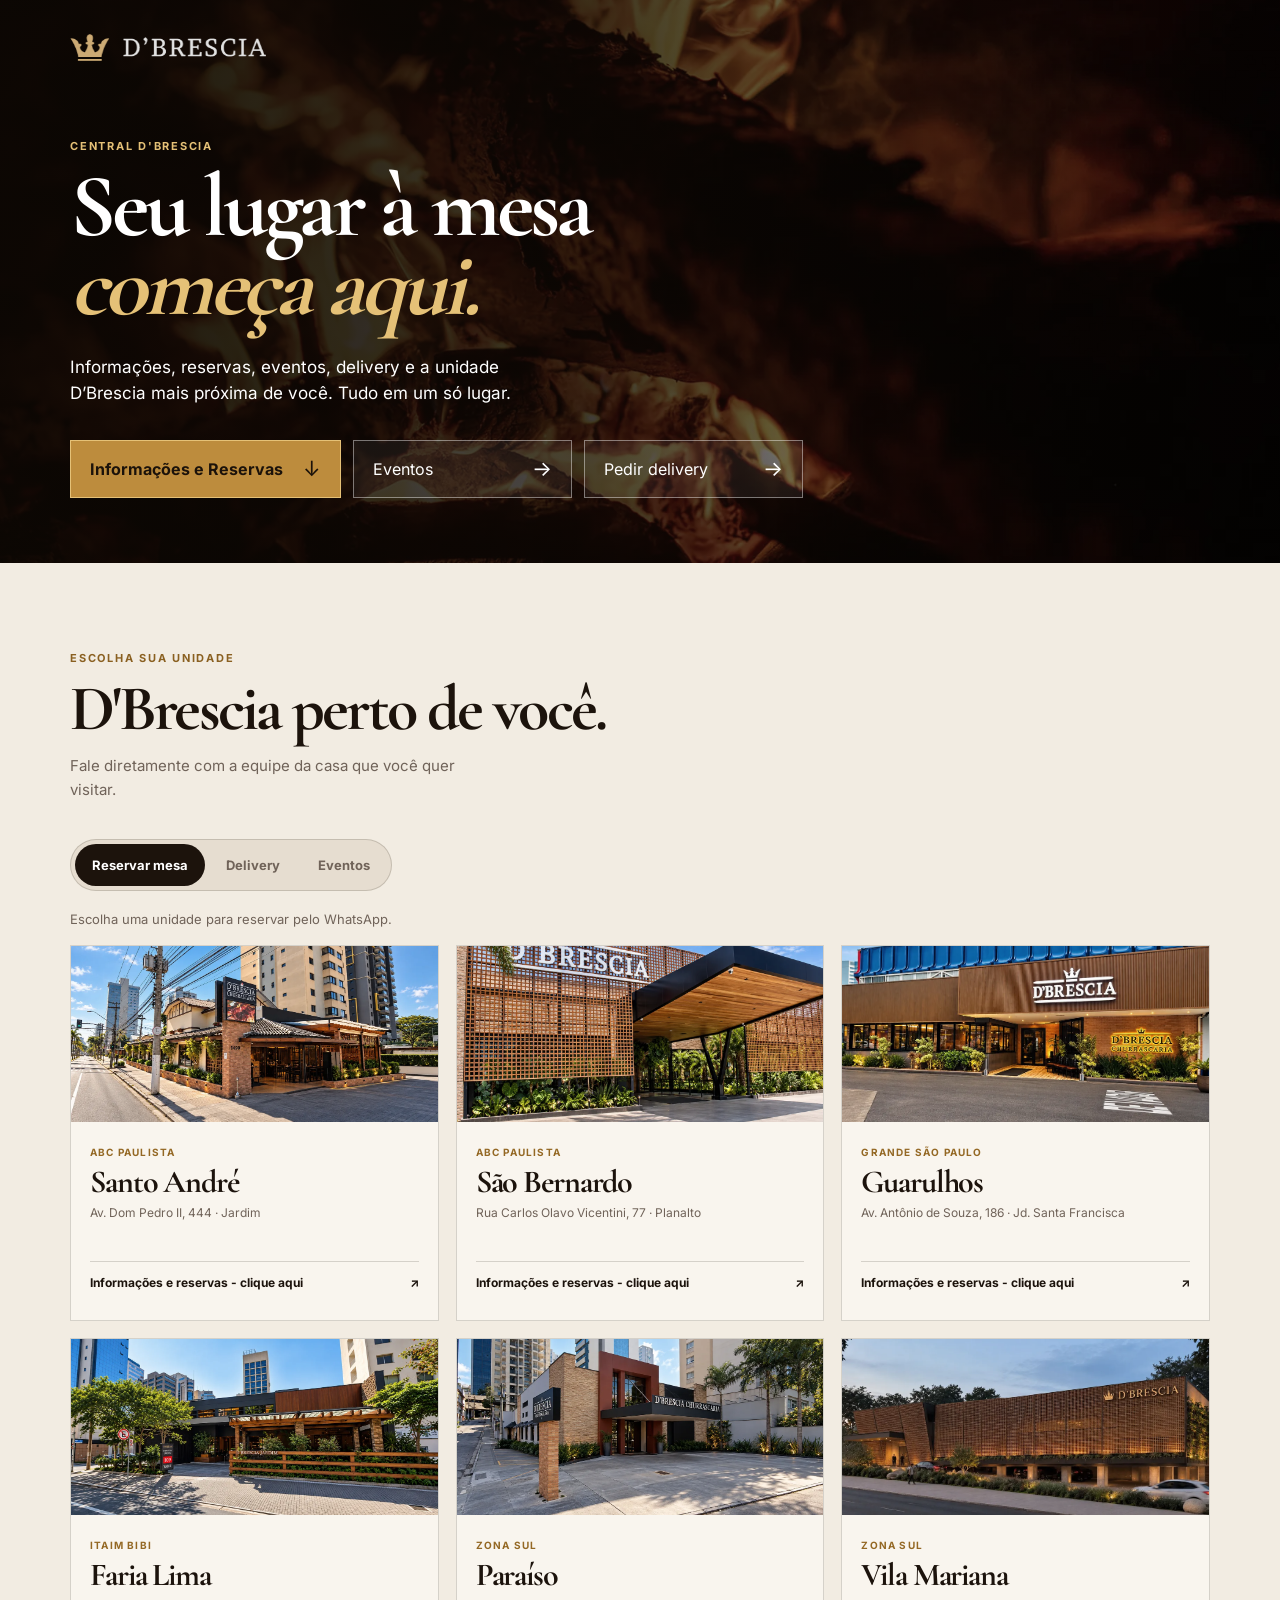
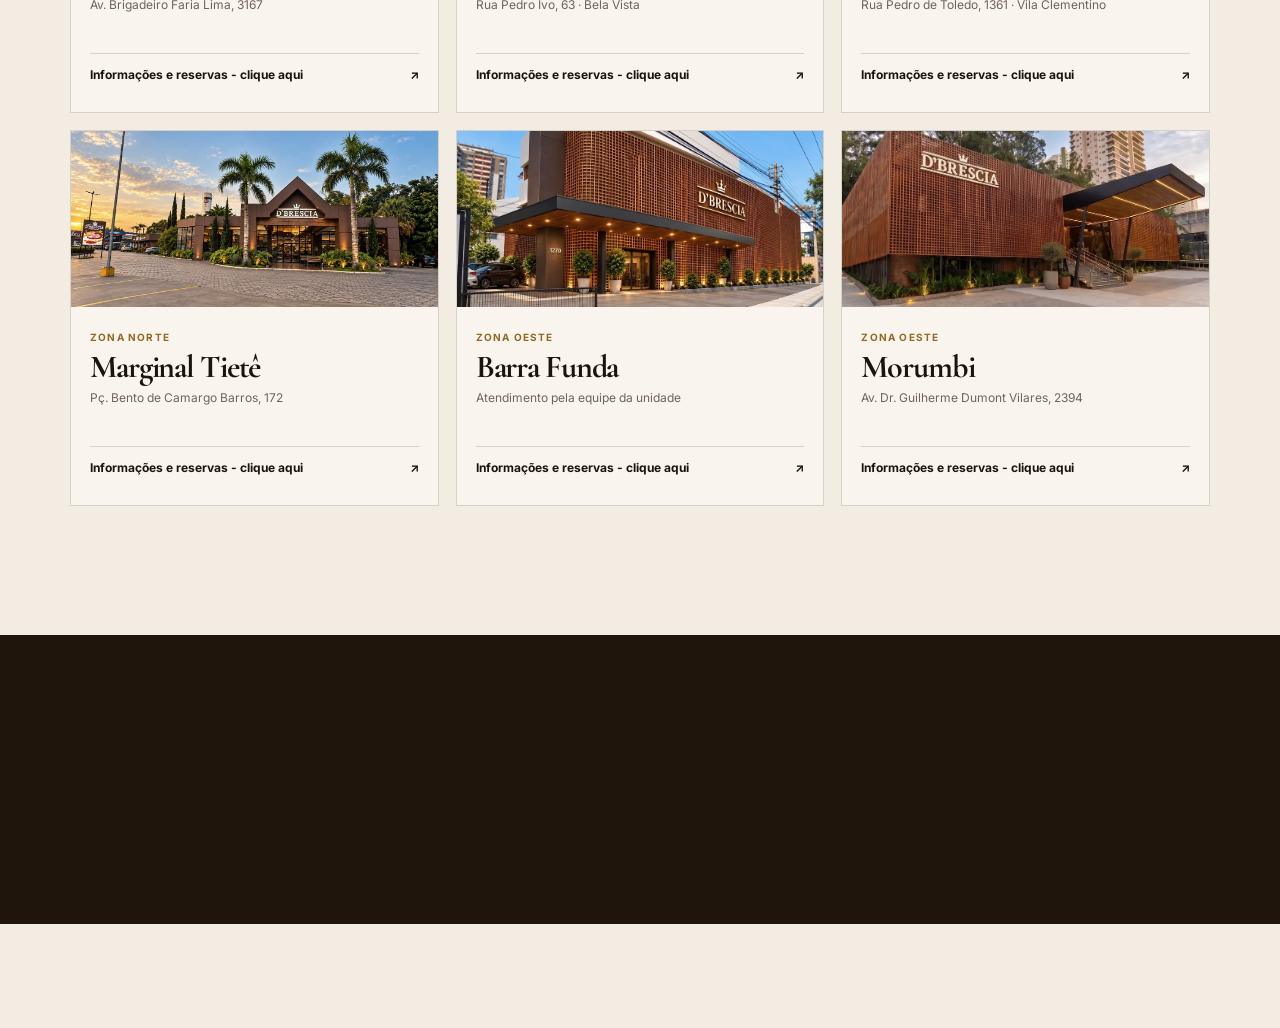
==== tree/index.html @ 87c2493e "Add events action to reservations tree hero" ====
<!doctype html>
<html lang="pt-BR"><head>
<meta charset="utf-8"><meta name="viewport" content="width=device-width, initial-scale=1"><meta name="theme-color" content="#17110b"><meta name="description" content="Reserve sua mesa, peça delivery e encontre a unidade D'Brescia mais próxima."><title>Central D'Brescia | Reservas, delivery e unidades</title>
<link rel="stylesheet" href="../assets/fonts/google-fonts.css"><link rel="stylesheet" href="central.css"></head><body>
<a class="skip-link" href="#unidades">Ir para as unidades</a><header class="hero"><img class="hero__image" src="../assets/optimized/hero-fire.webp" alt="" aria-hidden="true"><div class="hero__veil" aria-hidden="true"></div><div class="shell hero__content"><a class="brand" href="../" aria-label="Ir para o site da D'Brescia"><img src="../assets/figma/fe874.png" alt="D'Brescia Churrascaria"></a><p class="eyebrow">Central D'Brescia</p><h1>Seu lugar à mesa<br><em>começa aqui.</em></h1><p class="intro">Informações, reservas, eventos, delivery e a unidade D’Brescia mais próxima de você. Tudo em um só lugar.</p><div class="quick-actions"><a href="#unidades" class="quick-action quick-action--primary"><span>Informações e Reservas</span><b aria-hidden="true">↓</b></a><button type="button" class="quick-action" data-show-events><span>Eventos</span><b aria-hidden="true">→</b></button><button type="button" class="quick-action" data-show-delivery><span>Pedir delivery</span><b aria-hidden="true">→</b></button></div></div></header>
<main><section class="directory shell" id="unidades" aria-labelledby="directory-title"><div class="section-heading"><div><p class="eyebrow eyebrow--dark">Escolha sua unidade</p><h2 id="directory-title">D'Brescia perto de você.</h2><p>Fale diretamente com a equipe da casa que você quer visitar.</p></div></div><div class="mode-switch" role="group" aria-label="Tipo de atendimento"><button class="mode-switch__button is-active" type="button" data-mode="reservation" aria-pressed="true">Reservar mesa</button><button class="mode-switch__button" type="button" data-mode="delivery" aria-pressed="false">Delivery</button><button class="mode-switch__button" type="button" data-mode="events" aria-pressed="false">Eventos</button></div><p class="directory-status" aria-live="polite" data-directory-status>Escolha uma unidade para reservar pelo WhatsApp.</p><div class="unit-grid">
<article class="unit-card" data-delivery="true"><img src="../assets/optimized/unidade-santo-andre.webp" data-event-image="../assets/units/santo-andre/gallery-01.webp" alt="Ambiente da unidade Santo André"><div class="unit-card__content"><span>ABC Paulista</span><h3>Santo André</h3><p>Av. Dom Pedro II, 444 · Jardim</p><a data-reservation href="https://wa.me/5511996057584" target="_blank" rel="noreferrer">Informações e reservas - clique aqui <b>↗</b></a><a data-event-link aria-label="Reservar evento na unidade Santo André" href="https://api.whatsapp.com/send?phone=5511996057584&amp;text=Ola%20gostaria%20de%20fazer%20um%20evento%20na%20unidade%20Santo%20Andr%C3%A9" target="_blank" rel="noreferrer">Reservar agora <b>↗</b></a><a data-delivery-link aria-label="Pedir no iFood" href="https://www.ifood.com.br/delivery/santo-andre-sp/dbrescia-churrascaria---santo-andre-jardim/357839e2-0d95-4110-851f-fc168f4df220?utm_medium=share" target="_blank" rel="noreferrer"><span class="delivery-link__label"><img class="partner-mark partner-mark--ifood" src="img/ifood_icon.png" alt=""><span>Pedir delivery</span></span><b>↗</b></a><a data-delivery-link aria-label="Pedir no Keeta" href="https://url-eu.mykeeta.com/9Jpkhonz" target="_blank" rel="noreferrer"><span class="delivery-link__label"><img class="partner-mark partner-mark--keeta" src="img/keeta_icon.png" alt=""><span>Pedir delivery</span></span><b>↗</b></a></div></article>
<article class="unit-card" data-delivery="true"><img src="../assets/optimized/unidade-sao-bernardo.webp" data-event-image="../assets/units/sao-bernardo/gallery-01.webp" alt="Ambiente da unidade São Bernardo"><div class="unit-card__content"><span>ABC Paulista</span><h3>São Bernardo</h3><p>Rua Carlos Olavo Vicentini, 77 · Planalto</p><a data-reservation href="https://wa.me/5511913662743" target="_blank" rel="noreferrer">Informações e reservas - clique aqui <b>↗</b></a><a data-event-link aria-label="Reservar evento na unidade São Bernardo" href="https://api.whatsapp.com/send?phone=5511913662743&amp;text=Ola%20gostaria%20de%20fazer%20um%20evento%20na%20unidade%20S%C3%A3o%20Bernardo" target="_blank" rel="noreferrer">Reservar agora <b>↗</b></a><a data-delivery-link aria-label="Pedir no iFood" href="https://www.ifood.com.br/delivery/sao-bernardo-do-campo-sp/dbrescia---sbc-planalto/e945426a-7231-4cc5-a6ae-5d58d0cadf4e?utm_medium=share" target="_blank" rel="noreferrer"><span class="delivery-link__label"><img class="partner-mark partner-mark--ifood" src="img/ifood_icon.png" alt=""><span>Pedir delivery</span></span><b>↗</b></a><a data-delivery-link aria-label="Pedir no Keeta" href="https://url-eu.mykeeta.com/NmXInhHz" target="_blank" rel="noreferrer"><span class="delivery-link__label"><img class="partner-mark partner-mark--keeta" src="img/keeta_icon.png" alt=""><span>Pedir delivery</span></span><b>↗</b></a></div></article>
<article class="unit-card" data-delivery="true"><img src="../assets/optimized/unidade-guarulhos.webp" data-event-image="../assets/units/guarulhos/gallery-01.webp" alt="Ambiente da unidade Guarulhos"><div class="unit-card__content"><span>Grande São Paulo</span><h3>Guarulhos</h3><p>Av. Antônio de Souza, 186 · Jd. Santa Francisca</p><a data-reservation href="https://wa.me/5511977891460" target="_blank" rel="noreferrer">Informações e reservas - clique aqui <b>↗</b></a><a data-event-link aria-label="Reservar evento na unidade Guarulhos" href="https://api.whatsapp.com/send?phone=5511977891460&amp;text=Ola%20gostaria%20de%20fazer%20um%20evento%20na%20unidade%20Guarulhos" target="_blank" rel="noreferrer">Reservar agora <b>↗</b></a><a data-delivery-link aria-label="Pedir no iFood" href="https://www.ifood.com.br/delivery/guarulhos-sp/dbrescia-guarulhos-jardim-santa-francisca/f6942df5-fcc2-46cf-9b38-d2be1571c458?utm_medium=share" target="_blank" rel="noreferrer"><span class="delivery-link__label"><img class="partner-mark partner-mark--ifood" src="img/ifood_icon.png" alt=""><span>Pedir delivery</span></span><b>↗</b></a><a data-delivery-link aria-label="Pedir no Keeta" href="https://url-eu.mykeeta.com/ni6B93lz" target="_blank" rel="noreferrer"><span class="delivery-link__label"><img class="partner-mark partner-mark--keeta" src="img/keeta_icon.png" alt=""><span>Pedir delivery</span></span><b>↗</b></a></div></article>
<article class="unit-card" data-delivery="false"><img src="../assets/optimized/unidade-faria-lima.webp" data-event-image="../assets/units/faria-lima/gallery-01.webp" alt="Ambiente da unidade Faria Lima"><div class="unit-card__content"><span>Itaim Bibi</span><h3>Faria Lima</h3><p>Av. Brigadeiro Faria Lima, 3167</p><a data-reservation href="https://wa.me/5511978285657" target="_blank" rel="noreferrer">Informações e reservas - clique aqui <b>↗</b></a><a data-event-link aria-label="Reservar evento na unidade Faria Lima" href="https://api.whatsapp.com/send?phone=5511978285657&amp;text=Ola%20gostaria%20de%20fazer%20um%20evento%20na%20unidade%20Faria%20Lima" target="_blank" rel="noreferrer">Reservar agora <b>↗</b></a></div></article>
<article class="unit-card" data-delivery="true"><img src="../assets/optimized/unidade-paraiso.webp" data-event-image="../assets/units/paraiso/gallery-01.webp" alt="Ambiente da unidade Paraíso"><div class="unit-card__content"><span>Zona Sul</span><h3>Paraíso</h3><p>Rua Pedro Ivo, 63 · Bela Vista</p><a data-reservation href="https://wa.me/5511974663743" target="_blank" rel="noreferrer">Informações e reservas - clique aqui <b>↗</b></a><a data-event-link aria-label="Reservar evento na unidade Paraíso" href="https://api.whatsapp.com/send?phone=5511974663743&amp;text=Ola%20gostaria%20de%20fazer%20um%20evento%20na%20unidade%20Para%C3%ADso" target="_blank" rel="noreferrer">Reservar agora <b>↗</b></a><a data-delivery-link aria-label="Pedir no iFood" href="https://www.ifood.com.br/delivery/sao-paulo-sp/dbrescia-churrascaria---paraiso-bela-vista/3a374147-6ee0-4999-ad0d-ab24472cc7b7?utm_medium=share" target="_blank" rel="noreferrer"><span class="delivery-link__label"><img class="partner-mark partner-mark--ifood" src="img/ifood_icon.png" alt=""><span>Pedir delivery</span></span><b>↗</b></a><a data-delivery-link aria-label="Pedir no Keeta" href="https://url-eu.mykeeta.com/oMI7uKTz" target="_blank" rel="noreferrer"><span class="delivery-link__label"><img class="partner-mark partner-mark--keeta" src="img/keeta_icon.png" alt=""><span>Pedir delivery</span></span><b>↗</b></a></div></article>
<article class="unit-card" data-delivery="true"><img src="../assets/optimized/unidade-vila-mariana.webp" data-event-image="../assets/optimized/unidade-vila-mariana.webp" alt="Ambiente da unidade Vila Mariana"><div class="unit-card__content"><span>Zona Sul</span><h3>Vila Mariana</h3><p>Rua Pedro de Toledo, 1361 · Vila Clementino</p><a data-reservation href="https://wa.me/5511925296446" target="_blank" rel="noreferrer">Informações e reservas - clique aqui <b>↗</b></a><a data-event-link aria-label="Reservar evento na unidade Vila Mariana" href="https://api.whatsapp.com/send?phone=5511925296446&amp;text=Ola%20gostaria%20de%20fazer%20um%20evento%20na%20unidade%20Vila%20Mariana" target="_blank" rel="noreferrer">Reservar agora <b>↗</b></a><a data-delivery-link aria-label="Pedir no iFood" href="https://www.ifood.com.br/delivery/sao-paulo-sp/dbrescia-churrascaria---vila-mariana-vila-clementino/b2a76a30-064f-420e-a0a2-329fb798f8db?utm_medium=share" target="_blank" rel="noreferrer"><span class="delivery-link__label"><img class="partner-mark partner-mark--ifood" src="img/ifood_icon.png" alt=""><span>Pedir delivery</span></span><b>↗</b></a><a data-delivery-link aria-label="Pedir no Keeta" href="https://url-eu.mykeeta.com/B46E4olz" target="_blank" rel="noreferrer"><span class="delivery-link__label"><img class="partner-mark partner-mark--keeta" src="img/keeta_icon.png" alt=""><span>Pedir delivery</span></span><b>↗</b></a></div></article>
<article class="unit-card" data-delivery="true"><img src="../assets/optimized/unidade-marginal-tiete.webp" data-event-image="../assets/units/marginal-tiete/gallery-01.webp" alt="Ambiente da unidade Marginal Tietê"><div class="unit-card__content"><span>Zona Norte</span><h3>Marginal Tietê</h3><p>Pç. Bento de Camargo Barros, 172</p><a data-reservation href="https://wa.me/5511913707061" target="_blank" rel="noreferrer">Informações e reservas - clique aqui <b>↗</b></a><a data-event-link aria-label="Reservar evento na unidade Marginal Tietê" href="https://api.whatsapp.com/send?phone=5511913707061&amp;text=Ola%20gostaria%20de%20fazer%20um%20evento%20na%20unidade%20Marginal%20Tiet%C3%AA" target="_blank" rel="noreferrer">Reservar agora <b>↗</b></a><a data-delivery-link aria-label="Pedir no iFood" href="https://www.ifood.com.br/delivery/sao-paulo-sp/dbrescia-churrascaria---anhembi-ponte-pequena/7b18e98c-14c0-4794-aaab-cb69a06d0c6c?utm_medium=share" target="_blank" rel="noreferrer"><span class="delivery-link__label"><img class="partner-mark partner-mark--ifood" src="img/ifood_icon.png" alt=""><span>Pedir delivery</span></span><b>↗</b></a><a data-delivery-link aria-label="Pedir no Keeta" href="https://url-eu.mykeeta.com/z5KJk7sz" target="_blank" rel="noreferrer"><span class="delivery-link__label"><img class="partner-mark partner-mark--keeta" src="img/keeta_icon.png" alt=""><span>Pedir delivery</span></span><b>↗</b></a></div></article>
<article class="unit-card" data-delivery="false"><img src="../assets/optimized/unidade-barra-funda.webp" data-event-image="../assets/units/barra-funda/gallery-01.webp" alt="Ambiente da unidade Barra Funda"><div class="unit-card__content"><span>Zona Oeste</span><h3>Barra Funda</h3><p>Atendimento pela equipe da unidade</p><a data-reservation href="https://wa.me/5511943976727" target="_blank" rel="noreferrer">Informações e reservas - clique aqui <b>↗</b></a><a data-event-link aria-label="Reservar evento na unidade Barra Funda" href="https://api.whatsapp.com/send?phone=5511943976727&amp;text=Ola%20gostaria%20de%20fazer%20um%20evento%20na%20unidade%20Barra%20Funda" target="_blank" rel="noreferrer">Reservar agora <b>↗</b></a></div></article>
<article class="unit-card" data-delivery="true"><img src="../assets/optimized/unidade-morumbi.webp" data-event-image="../assets/units/morumbi/gallery-01.webp" alt="Ambiente da unidade Morumbi"><div class="unit-card__content"><span>Zona Oeste</span><h3>Morumbi</h3><p>Av. Dr. Guilherme Dumont Vilares, 2394</p><a data-reservation href="https://wa.me/5511995706960" target="_blank" rel="noreferrer">Informações e reservas - clique aqui <b>↗</b></a><a data-event-link aria-label="Reservar evento na unidade Morumbi" href="https://api.whatsapp.com/send?phone=5511995706960&amp;text=Ola%20gostaria%20de%20fazer%20um%20evento%20na%20unidade%20Morumbi" target="_blank" rel="noreferrer">Reservar agora <b>↗</b></a><a data-delivery-link aria-label="Pedir no iFood" href="https://www.ifood.com.br/delivery/sao-paulo-sp/dbrescia-churrascaria---morumbi-jardim-londrina/d4861f5e-2069-4886-944d-3065ae4674b9?utm_medium=share" target="_blank" rel="noreferrer"><span class="delivery-link__label"><img class="partner-mark partner-mark--ifood" src="img/ifood_icon.png" alt=""><span>Pedir delivery</span></span><b>↗</b></a><a data-delivery-link aria-label="Pedir no Keeta" href="https://url-eu.mykeeta.com/NDk9bziz" target="_blank" rel="noreferrer"><span class="delivery-link__label"><img class="partner-mark partner-mark--keeta" src="img/keeta_icon.png" alt=""><span>Pedir delivery</span></span><b>↗</b></a></div></article>
</div><p class="delivery-note">O delivery é operado por iFood e Keeta; a disponibilidade depende da sua região.</p></section><section class="other-links"><div class="shell other-links__grid"><a href="../#eventos"><span>Eventos e grupos</span><strong>Planeje uma ocasião especial <b>→</b></strong></a><a href="../#cardapio"><span>O que tem na mesa</span><strong>Conheça nosso cardápio <b>→</b></strong></a><a href="https://www.instagram.com/dbresciachurrascaria/" target="_blank" rel="noreferrer"><span>Acompanhe a D'Brescia</span><strong>Instagram <b>↗</b></strong></a></div></section></main><footer class="footer shell"><a href="../">dbrescia.com.br</a><span>Autêntico churrasco à moda gaúcha.</span></footer><script src="central.js"></script></body></html>
---- assets/fonts/google-fonts.css ----
@font-face {
  font-family: "Cormorant Garamond";
  font-style: normal;
  font-weight: 700;
  font-display: swap;
  src: url("cormorant-garamond-700.ttf") format("truetype");
}

@font-face {
  font-family: "Inter";
  font-style: normal;
  font-weight: 400;
  font-display: swap;
  src: url("inter-400.ttf") format("truetype");
}

@font-face {
  font-family: "Inter";
  font-style: normal;
  font-weight: 700;
  font-display: swap;
  src: url("inter-700.ttf") format("truetype");
}
---- tree/central.css ----
:root{--ink:#1c130c;--paper:#f2ece2;--gold:#bd8c3d;--gold-light:#e5c177;--line:rgba(28,19,12,.16);--muted:#706359}*{box-sizing:border-box}html{scroll-behavior:smooth}body{margin:0;background:var(--paper);color:var(--ink);font-family:Inter,Arial,sans-serif}a{color:inherit;text-decoration:none}button{font:inherit}.shell{width:min(1140px,calc(100% - 48px));margin:auto}.skip-link{position:fixed;z-index:10;top:10px;left:10px;transform:translateY(-160%);padding:12px 16px;background:#fff;color:var(--ink);font-weight:700}.skip-link:focus{transform:translateY(0);outline:3px solid var(--gold-light)}.hero{position:relative;min-height:555px;overflow:hidden;color:#fff;isolation:isolate}.hero__image,.hero__veil{position:absolute;inset:0;width:100%;height:100%}.hero__image{object-fit:cover;transform:scale(1.04);filter:saturate(.65);z-index:-2}.hero__veil{z-index:-1;background:linear-gradient(90deg,rgba(12,7,3,.94),rgba(12,7,3,.78) 46%,rgba(12,7,3,.23))}.hero__content{padding:34px 0 65px}.brand{display:inline-block;margin-bottom:74px}.brand img{display:block;width:196px;max-height:70px;object-fit:contain;object-position:left center}.eyebrow{margin:0 0 15px;color:var(--gold-light);font-size:11px;font-weight:700;letter-spacing:.16em;text-transform:uppercase}.eyebrow--dark{color:#8a6021}h1,h2{margin:0;font-family:'Cormorant Garamond',Georgia,serif;font-weight:700;letter-spacing:-.045em}h1{max-width:720px;font-size:clamp(58px,7vw,92px);line-height:.88}h1 em{color:var(--gold-light);font-style:italic}.intro{max-width:465px;margin:28px 0 0;font-size:17px;line-height:1.55}.quick-actions{display:flex;gap:12px;flex-wrap:wrap;margin-top:33px}.quick-action{display:flex;min-width:219px;min-height:58px;align-items:center;justify-content:space-between;gap:20px;padding:0 19px;border:1px solid rgba(255,255,255,.42);background:rgba(255,255,255,.06);color:#fff;cursor:pointer;transition:transform .18s,background .18s}.quick-action:hover{transform:translateY(-2px);background:rgba(255,255,255,.16)}.quick-action--primary{border-color:var(--gold-light);background:var(--gold);color:#1b120a;font-weight:800}.quick-action b{font-size:21px;font-weight:400}.directory{padding:88px 0 94px}.section-heading{display:flex;align-items:end;justify-content:space-between;gap:40px;margin-bottom:38px}.section-heading h2{font-size:clamp(44px,5vw,66px);line-height:.9}.section-heading>p{max-width:305px;margin:0;color:var(--muted);font-size:15px;line-height:1.55}.mode-switch{display:inline-flex;gap:4px;padding:4px;border:1px solid var(--line);background:#e6ddd0;border-radius:100px}.mode-switch__button{min-height:42px;padding:0 17px;border:0;border-radius:100px;background:transparent;color:var(--muted);font-size:13px;font-weight:700;cursor:pointer}.mode-switch__button.is-active{background:var(--ink);color:#fff}.directory-status{margin:20px 0 18px;color:var(--muted);font-size:13px}.unit-grid{display:grid;grid-template-columns:repeat(3,1fr);gap:17px}.unit-card{overflow:hidden;border:1px solid var(--line);background:#f9f5ee}.unit-card[hidden]{display:none}.unit-card>img{display:block;width:100%;height:176px;object-fit:cover;filter:saturate(.88)}.unit-card__content{padding:18px 19px 17px}.unit-card span{color:#946824;font-size:10px;font-weight:800;letter-spacing:.12em;text-transform:uppercase}.unit-card h3{margin:8px 0 7px;font-family:'Cormorant Garamond',Georgia,serif;font-size:32px;letter-spacing:-.035em;line-height:.9}.unit-card p{min-height:39px;margin:0 0 18px;color:var(--muted);font-size:12px;line-height:1.45}.unit-card a{display:flex;min-height:42px;align-items:center;justify-content:space-between;border-top:1px solid var(--line);font-size:12px;font-weight:800}.unit-card a:hover{color:#92651f}.unit-card a[data-delivery-link]{display:none}.unit-card.is-delivery a[data-reservation]{display:none}.unit-card.is-delivery a[data-delivery-link]{display:flex}.delivery-note{margin:20px 0 0;color:var(--muted);font-size:12px}.other-links{padding:68px 0;background:#20150c;color:#fff}.other-links__grid{display:grid;grid-template-columns:repeat(3,1fr);gap:14px}.other-links a{min-height:153px;padding:22px;border:1px solid rgba(255,255,255,.2);transition:background .18s}.other-links a:hover{background:rgba(255,255,255,.08)}.other-links span{display:block;margin-bottom:30px;color:var(--gold-light);font-size:10px;font-weight:700;letter-spacing:.12em;text-transform:uppercase}.other-links strong{display:flex;justify-content:space-between;gap:14px;font-family:'Cormorant Garamond',Georgia,serif;font-size:27px;line-height:.95}.other-links b{color:var(--gold-light);font-family:Inter,sans-serif;font-size:20px;font-weight:400}.footer{display:flex;justify-content:space-between;gap:20px;padding:28px 0 40px;color:var(--muted);font-size:11px}.footer a{color:var(--ink);font-weight:800}:focus-visible{outline:3px solid #f1b94d;outline-offset:4px}@media(max-width:760px){.shell{width:min(100% - 32px,560px)}.hero{min-height:600px}.hero__veil{background:linear-gradient(180deg,rgba(12,7,3,.82),rgba(12,7,3,.91))}.hero__content{padding-top:26px}.brand{margin-bottom:94px}.brand img{width:174px}.intro{font-size:16px}.quick-actions{display:grid}.quick-action{width:100%}.directory{padding:62px 0}.section-heading{display:block;margin-bottom:28px}.section-heading>p{margin-top:18px}.unit-grid{grid-template-columns:1fr;gap:12px}.unit-card{display:grid;grid-template-columns:118px 1fr;min-height:178px}.unit-card>img{height:100%}.unit-card__content{padding:16px}.unit-card h3{font-size:29px}.unit-card p{min-height:0;margin-bottom:12px}.unit-card a{min-height:34px}.other-links{padding:45px 0}.other-links__grid{grid-template-columns:1fr}.other-links a{min-height:126px}.other-links span{margin-bottom:22px}.footer{display:block;line-height:2}}

/* Editorial motion: deliberate, calm, and optional. */
.hero__image { animation: hero-breathe 16s ease-in-out infinite alternate; }
.hero__content > .brand { animation: rise-in 620ms 80ms both cubic-bezier(.22,.8,.2,1); }
.hero__content > .eyebrow { animation: rise-in 620ms 180ms both cubic-bezier(.22,.8,.2,1); }
.hero__content h1 { animation: rise-in 760ms 240ms both cubic-bezier(.22,.8,.2,1); }
.hero__content .intro { animation: rise-in 720ms 360ms both cubic-bezier(.22,.8,.2,1); }
.hero__content .quick-actions { animation: rise-in 700ms 470ms both cubic-bezier(.22,.8,.2,1); }
.unit-card { transition: transform 280ms cubic-bezier(.22,.8,.2,1), box-shadow 280ms ease, border-color 280ms ease; }
.unit-card > img { transition: transform 700ms cubic-bezier(.22,.8,.2,1), filter 500ms ease; }
.unit-card:hover { transform: translateY(-7px); border-color: rgba(189,140,61,.72); box-shadow: 0 18px 34px rgba(38,25,12,.13); }
.unit-card:hover > img { transform: scale(1.045); filter: saturate(1.04); }
.quick-action b, .other-links b { transition: transform 220ms cubic-bezier(.22,.8,.2,1); }
.quick-action:hover b, .other-links a:hover b { transform: translateX(5px); }
.other-links a { transition: transform 260ms cubic-bezier(.22,.8,.2,1), background 260ms ease, border-color 260ms ease; }
.other-links a:hover { transform: translateY(-5px); border-color: rgba(229,193,119,.6); }
.reveal { opacity: 0; transform: translateY(22px); transition: opacity 700ms ease, transform 700ms cubic-bezier(.22,.8,.2,1); }
.reveal.is-visible { opacity: 1; transform: none; }
.unit-card.reveal:nth-child(2) { transition-delay: 70ms; }.unit-card.reveal:nth-child(3) { transition-delay: 140ms; }.unit-card.reveal:nth-child(4) { transition-delay: 70ms; }.unit-card.reveal:nth-child(5) { transition-delay: 140ms; }.unit-card.reveal:nth-child(6) { transition-delay: 210ms; }
@keyframes rise-in { from { opacity: 0; transform: translateY(18px); } to { opacity: 1; transform: none; } }
@keyframes hero-breathe { from { transform: scale(1.04) translate3d(0,0,0); } to { transform: scale(1.1) translate3d(-1.2%,-.8%,0); } }
@media (prefers-reduced-motion: reduce) { html { scroll-behavior: auto; } *, *::before, *::after { animation-duration: 1ms !important; animation-iteration-count: 1 !important; transition-duration: 1ms !important; } .reveal { opacity: 1; transform: none; } }
@media (max-width:760px) { .unit-card:hover { transform: none; box-shadow: none; } .unit-card:hover > img { transform: none; } }
.partner-marks{display:inline-flex;align-items:center;gap:5px;margin-left:7px}.partner-mark{display:inline-flex;align-items:center;justify-content:center;min-height:20px;padding:0 6px;border-radius:5px;font-family:Inter,Arial,sans-serif;font-size:10px;font-weight:900;letter-spacing:-.04em;line-height:1}.partner-mark--ifood{background:#ea1d2c;color:#fff}.partner-mark--keeta{background:#ffdb18;color:#17120b}.delivery-link__label{display:inline-flex;align-items:center;gap:8px}.mode-switch__button--delivery .partner-marks{pointer-events:none}.mode-switch__button--delivery:not(.is-active) .partner-mark{opacity:.72}@media(max-width:760px){.partner-marks{gap:4px;margin-left:5px}.partner-mark{min-height:18px;padding:0 5px;font-size:9px}}

.partner-mark{width:20px;height:20px;min-height:0;padding:0;border-radius:0;background:transparent!important;object-fit:contain}.partner-mark--ifood,.partner-mark--keeta{color:transparent}@media(max-width:760px){.partner-mark{width:18px;height:18px;min-height:0;padding:0}}
.unit-card a[data-event-link]{display:none}.unit-card.is-event a[data-reservation],.unit-card.is-event a[data-delivery-link]{display:none}.unit-card.is-event a[data-event-link]{display:flex;color:#8c611f}.unit-card.is-event>a img{filter:saturate(1.02)}
.section-heading{display:block}.section-heading>div>p:last-child{max-width:390px;margin:17px 0 0;color:var(--muted);font-size:15px;line-height:1.55}@media(max-width:760px){.section-heading>div>p:last-child{margin-top:15px}}
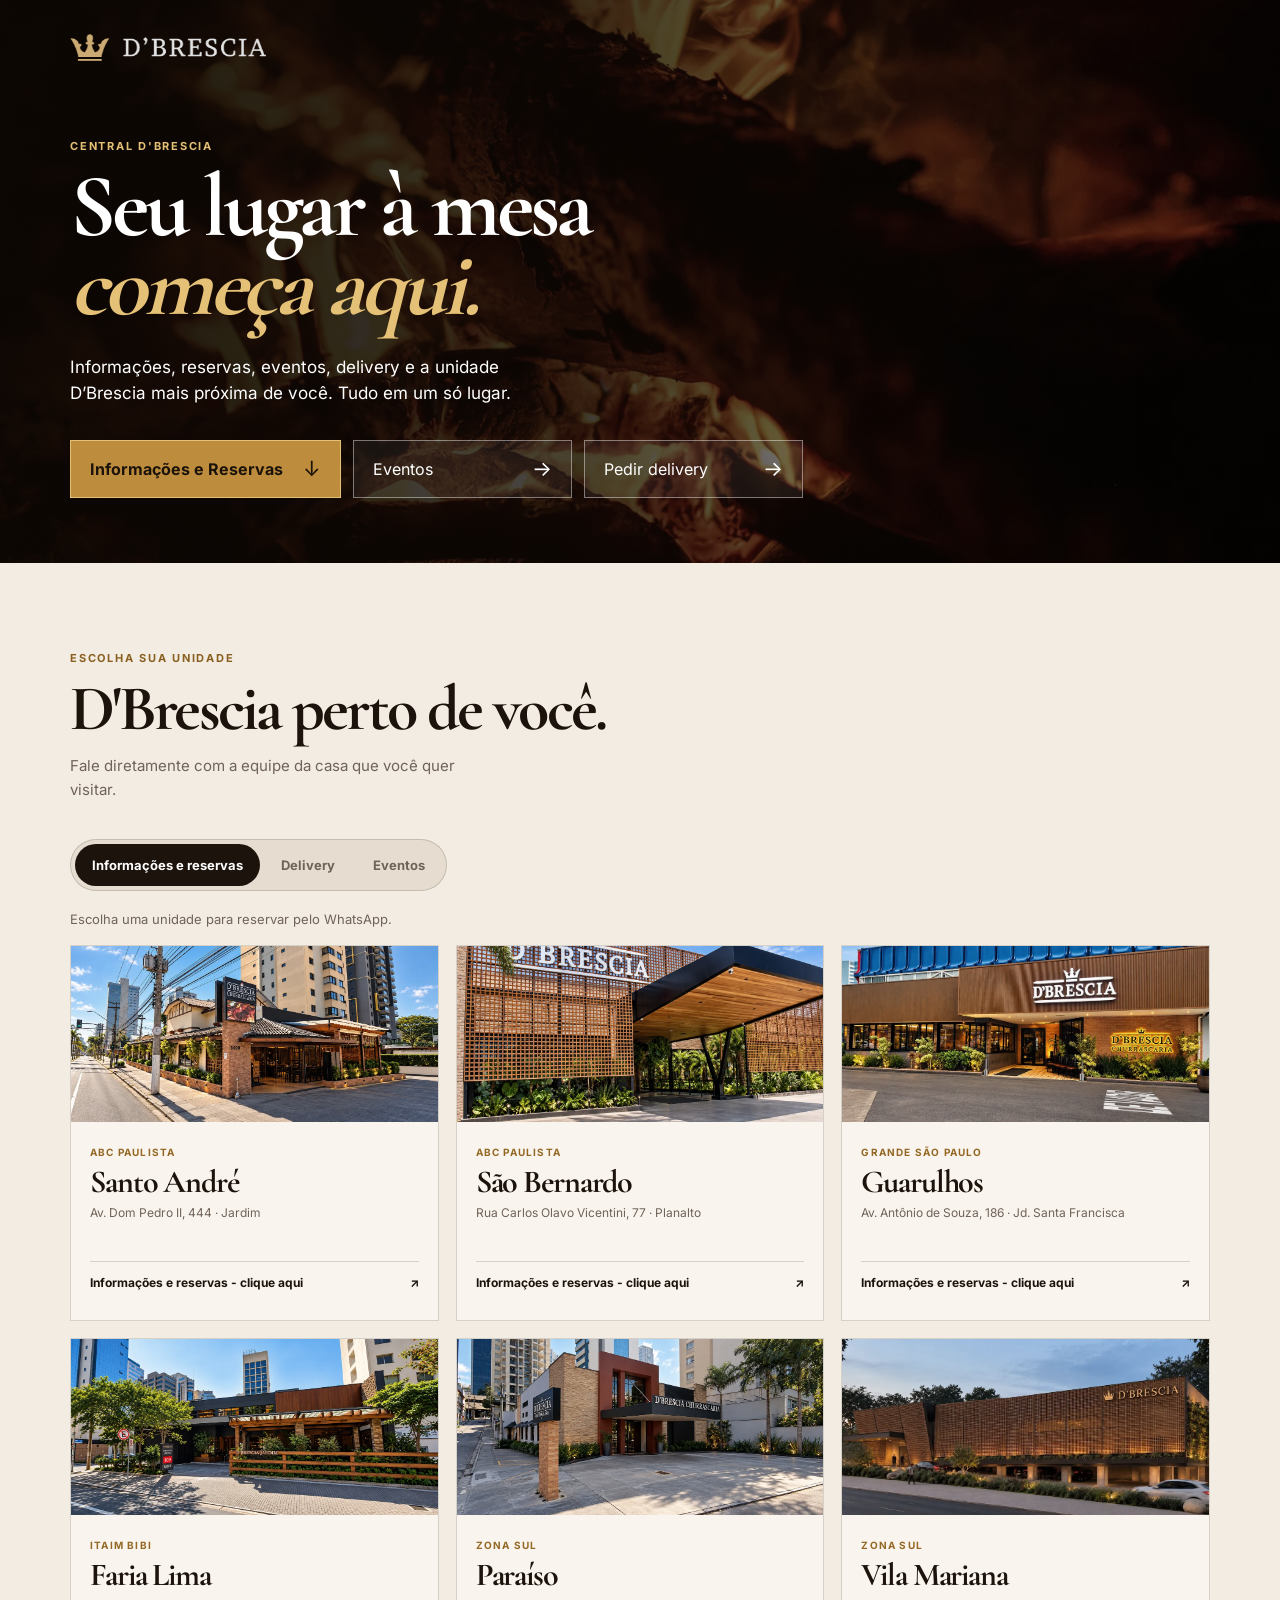
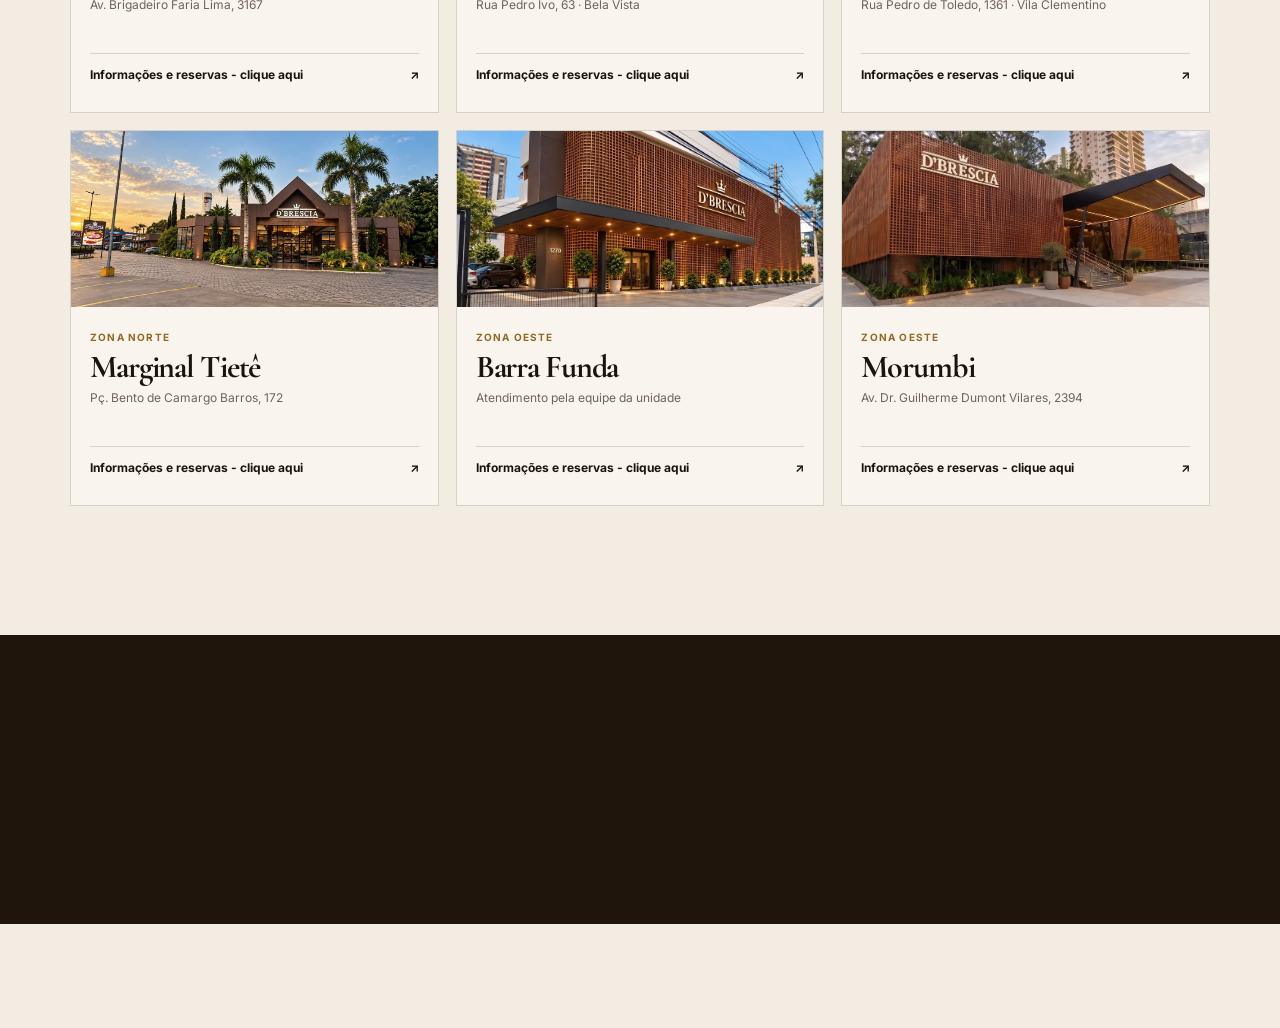
==== commit 16320068: "Rename reservations tab in tree" ====
--- a/tree/index.html
+++ b/tree/index.html
@@ -3,7 +3,7 @@
 <meta charset="utf-8"><meta name="viewport" content="width=device-width, initial-scale=1"><meta name="theme-color" content="#17110b"><meta name="description" content="Reserve sua mesa, peça delivery e encontre a unidade D'Brescia mais próxima."><title>Central D'Brescia | Reservas, delivery e unidades</title>
 <link rel="stylesheet" href="../assets/fonts/google-fonts.css"><link rel="stylesheet" href="central.css"></head><body>
 <a class="skip-link" href="#unidades">Ir para as unidades</a><header class="hero"><img class="hero__image" src="../assets/optimized/hero-fire.webp" alt="" aria-hidden="true"><div class="hero__veil" aria-hidden="true"></div><div class="shell hero__content"><a class="brand" href="../" aria-label="Ir para o site da D'Brescia"><img src="../assets/figma/fe874.png" alt="D'Brescia Churrascaria"></a><p class="eyebrow">Central D'Brescia</p><h1>Seu lugar à mesa<br><em>começa aqui.</em></h1><p class="intro">Informações, reservas, eventos, delivery e a unidade D’Brescia mais próxima de você. Tudo em um só lugar.</p><div class="quick-actions"><a href="#unidades" class="quick-action quick-action--primary"><span>Informações e Reservas</span><b aria-hidden="true">↓</b></a><button type="button" class="quick-action" data-show-events><span>Eventos</span><b aria-hidden="true">→</b></button><button type="button" class="quick-action" data-show-delivery><span>Pedir delivery</span><b aria-hidden="true">→</b></button></div></div></header>
-<main><section class="directory shell" id="unidades" aria-labelledby="directory-title"><div class="section-heading"><div><p class="eyebrow eyebrow--dark">Escolha sua unidade</p><h2 id="directory-title">D'Brescia perto de você.</h2><p>Fale diretamente com a equipe da casa que você quer visitar.</p></div></div><div class="mode-switch" role="group" aria-label="Tipo de atendimento"><button class="mode-switch__button is-active" type="button" data-mode="reservation" aria-pressed="true">Reservar mesa</button><button class="mode-switch__button" type="button" data-mode="delivery" aria-pressed="false">Delivery</button><button class="mode-switch__button" type="button" data-mode="events" aria-pressed="false">Eventos</button></div><p class="directory-status" aria-live="polite" data-directory-status>Escolha uma unidade para reservar pelo WhatsApp.</p><div class="unit-grid">
+<main><section class="directory shell" id="unidades" aria-labelledby="directory-title"><div class="section-heading"><div><p class="eyebrow eyebrow--dark">Escolha sua unidade</p><h2 id="directory-title">D'Brescia perto de você.</h2><p>Fale diretamente com a equipe da casa que você quer visitar.</p></div></div><div class="mode-switch" role="group" aria-label="Tipo de atendimento"><button class="mode-switch__button is-active" type="button" data-mode="reservation" aria-pressed="true">Informações e reservas</button><button class="mode-switch__button" type="button" data-mode="delivery" aria-pressed="false">Delivery</button><button class="mode-switch__button" type="button" data-mode="events" aria-pressed="false">Eventos</button></div><p class="directory-status" aria-live="polite" data-directory-status>Escolha uma unidade para reservar pelo WhatsApp.</p><div class="unit-grid">
 <article class="unit-card" data-delivery="true"><img src="../assets/optimized/unidade-santo-andre.webp" data-event-image="../assets/units/santo-andre/gallery-01.webp" alt="Ambiente da unidade Santo André"><div class="unit-card__content"><span>ABC Paulista</span><h3>Santo André</h3><p>Av. Dom Pedro II, 444 · Jardim</p><a data-reservation href="https://wa.me/5511996057584" target="_blank" rel="noreferrer">Informações e reservas - clique aqui <b>↗</b></a><a data-event-link aria-label="Reservar evento na unidade Santo André" href="https://api.whatsapp.com/send?phone=5511996057584&amp;text=Ola%20gostaria%20de%20fazer%20um%20evento%20na%20unidade%20Santo%20Andr%C3%A9" target="_blank" rel="noreferrer">Reservar agora <b>↗</b></a><a data-delivery-link aria-label="Pedir no iFood" href="https://www.ifood.com.br/delivery/santo-andre-sp/dbrescia-churrascaria---santo-andre-jardim/357839e2-0d95-4110-851f-fc168f4df220?utm_medium=share" target="_blank" rel="noreferrer"><span class="delivery-link__label"><img class="partner-mark partner-mark--ifood" src="img/ifood_icon.png" alt=""><span>Pedir delivery</span></span><b>↗</b></a><a data-delivery-link aria-label="Pedir no Keeta" href="https://url-eu.mykeeta.com/9Jpkhonz" target="_blank" rel="noreferrer"><span class="delivery-link__label"><img class="partner-mark partner-mark--keeta" src="img/keeta_icon.png" alt=""><span>Pedir delivery</span></span><b>↗</b></a></div></article>
 <article class="unit-card" data-delivery="true"><img src="../assets/optimized/unidade-sao-bernardo.webp" data-event-image="../assets/units/sao-bernardo/gallery-01.webp" alt="Ambiente da unidade São Bernardo"><div class="unit-card__content"><span>ABC Paulista</span><h3>São Bernardo</h3><p>Rua Carlos Olavo Vicentini, 77 · Planalto</p><a data-reservation href="https://wa.me/5511913662743" target="_blank" rel="noreferrer">Informações e reservas - clique aqui <b>↗</b></a><a data-event-link aria-label="Reservar evento na unidade São Bernardo" href="https://api.whatsapp.com/send?phone=5511913662743&amp;text=Ola%20gostaria%20de%20fazer%20um%20evento%20na%20unidade%20S%C3%A3o%20Bernardo" target="_blank" rel="noreferrer">Reservar agora <b>↗</b></a><a data-delivery-link aria-label="Pedir no iFood" href="https://www.ifood.com.br/delivery/sao-bernardo-do-campo-sp/dbrescia---sbc-planalto/e945426a-7231-4cc5-a6ae-5d58d0cadf4e?utm_medium=share" target="_blank" rel="noreferrer"><span class="delivery-link__label"><img class="partner-mark partner-mark--ifood" src="img/ifood_icon.png" alt=""><span>Pedir delivery</span></span><b>↗</b></a><a data-delivery-link aria-label="Pedir no Keeta" href="https://url-eu.mykeeta.com/NmXInhHz" target="_blank" rel="noreferrer"><span class="delivery-link__label"><img class="partner-mark partner-mark--keeta" src="img/keeta_icon.png" alt=""><span>Pedir delivery</span></span><b>↗</b></a></div></article>
 <article class="unit-card" data-delivery="true"><img src="../assets/optimized/unidade-guarulhos.webp" data-event-image="../assets/units/guarulhos/gallery-01.webp" alt="Ambiente da unidade Guarulhos"><div class="unit-card__content"><span>Grande São Paulo</span><h3>Guarulhos</h3><p>Av. Antônio de Souza, 186 · Jd. Santa Francisca</p><a data-reservation href="https://wa.me/5511977891460" target="_blank" rel="noreferrer">Informações e reservas - clique aqui <b>↗</b></a><a data-event-link aria-label="Reservar evento na unidade Guarulhos" href="https://api.whatsapp.com/send?phone=5511977891460&amp;text=Ola%20gostaria%20de%20fazer%20um%20evento%20na%20unidade%20Guarulhos" target="_blank" rel="noreferrer">Reservar agora <b>↗</b></a><a data-delivery-link aria-label="Pedir no iFood" href="https://www.ifood.com.br/delivery/guarulhos-sp/dbrescia-guarulhos-jardim-santa-francisca/f6942df5-fcc2-46cf-9b38-d2be1571c458?utm_medium=share" target="_blank" rel="noreferrer"><span class="delivery-link__label"><img class="partner-mark partner-mark--ifood" src="img/ifood_icon.png" alt=""><span>Pedir delivery</span></span><b>↗</b></a><a data-delivery-link aria-label="Pedir no Keeta" href="https://url-eu.mykeeta.com/ni6B93lz" target="_blank" rel="noreferrer"><span class="delivery-link__label"><img class="partner-mark partner-mark--keeta" src="img/keeta_icon.png" alt=""><span>Pedir delivery</span></span><b>↗</b></a></div></article>
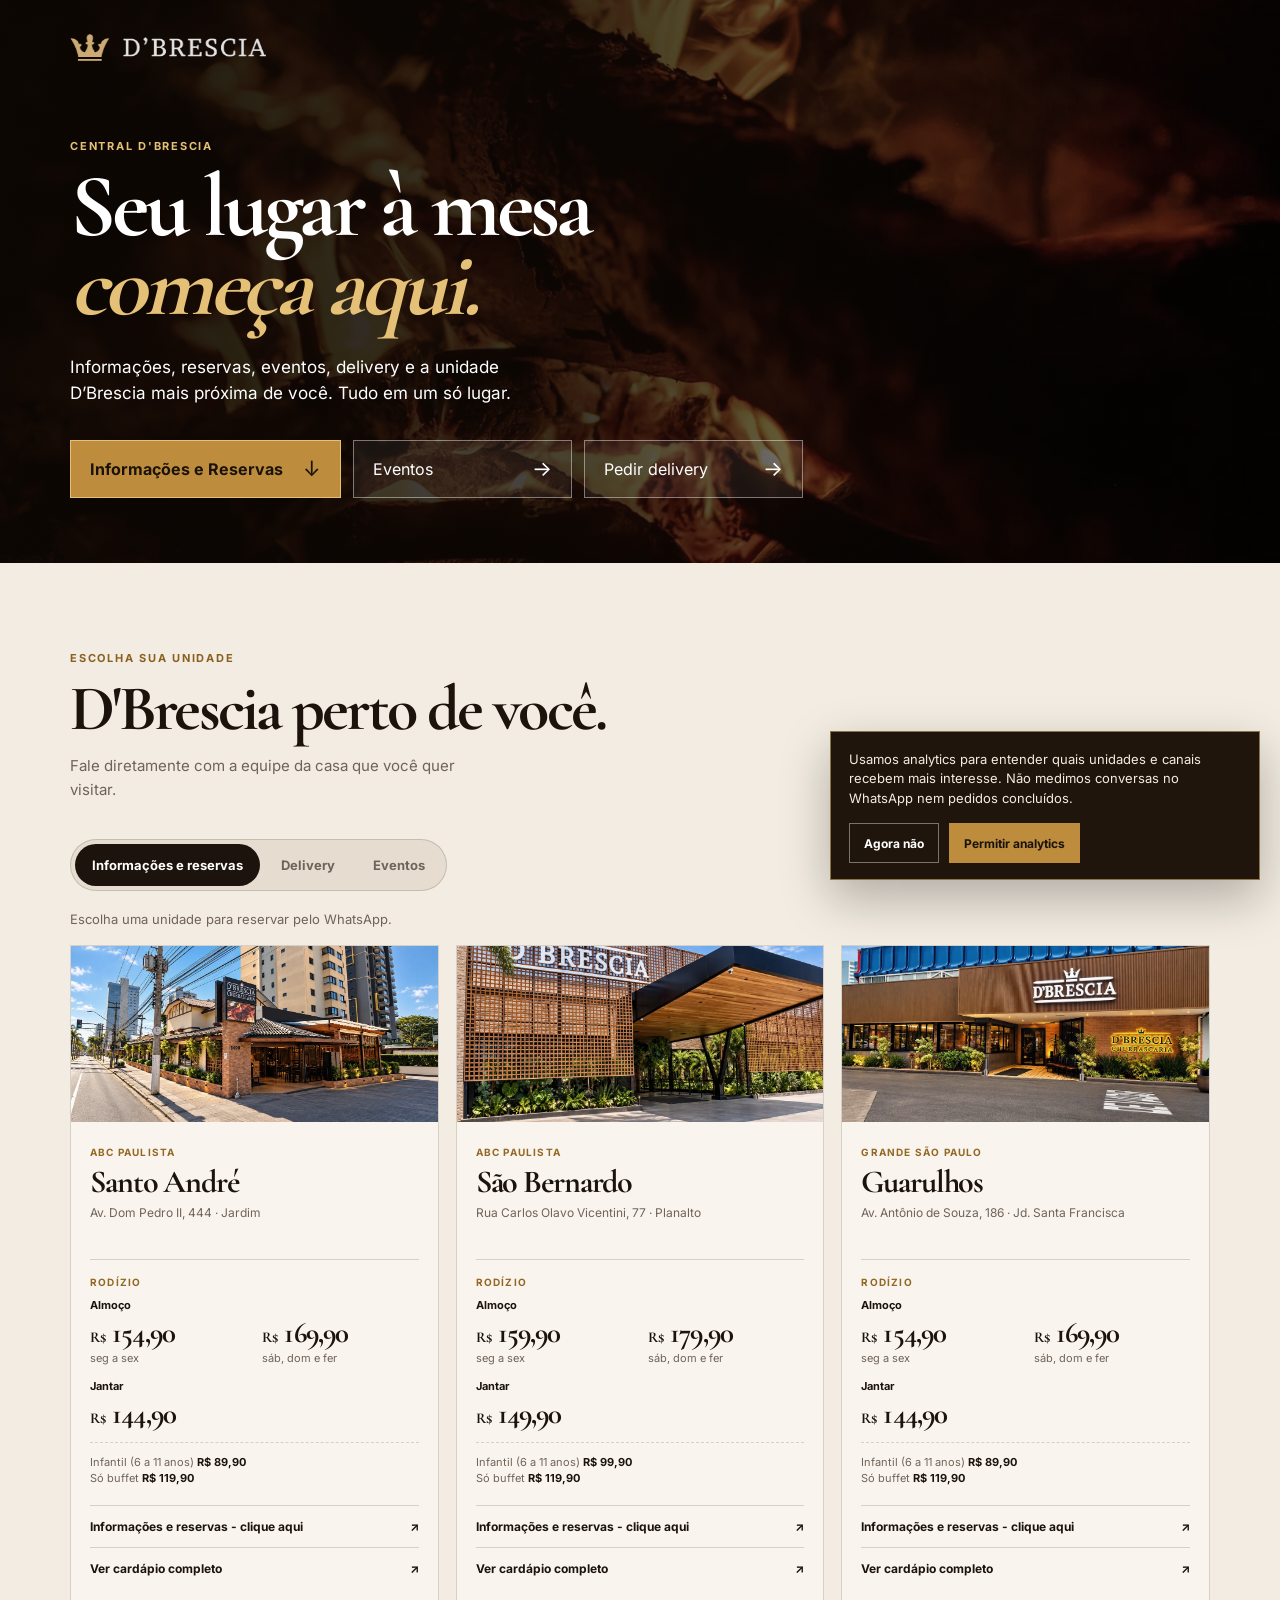
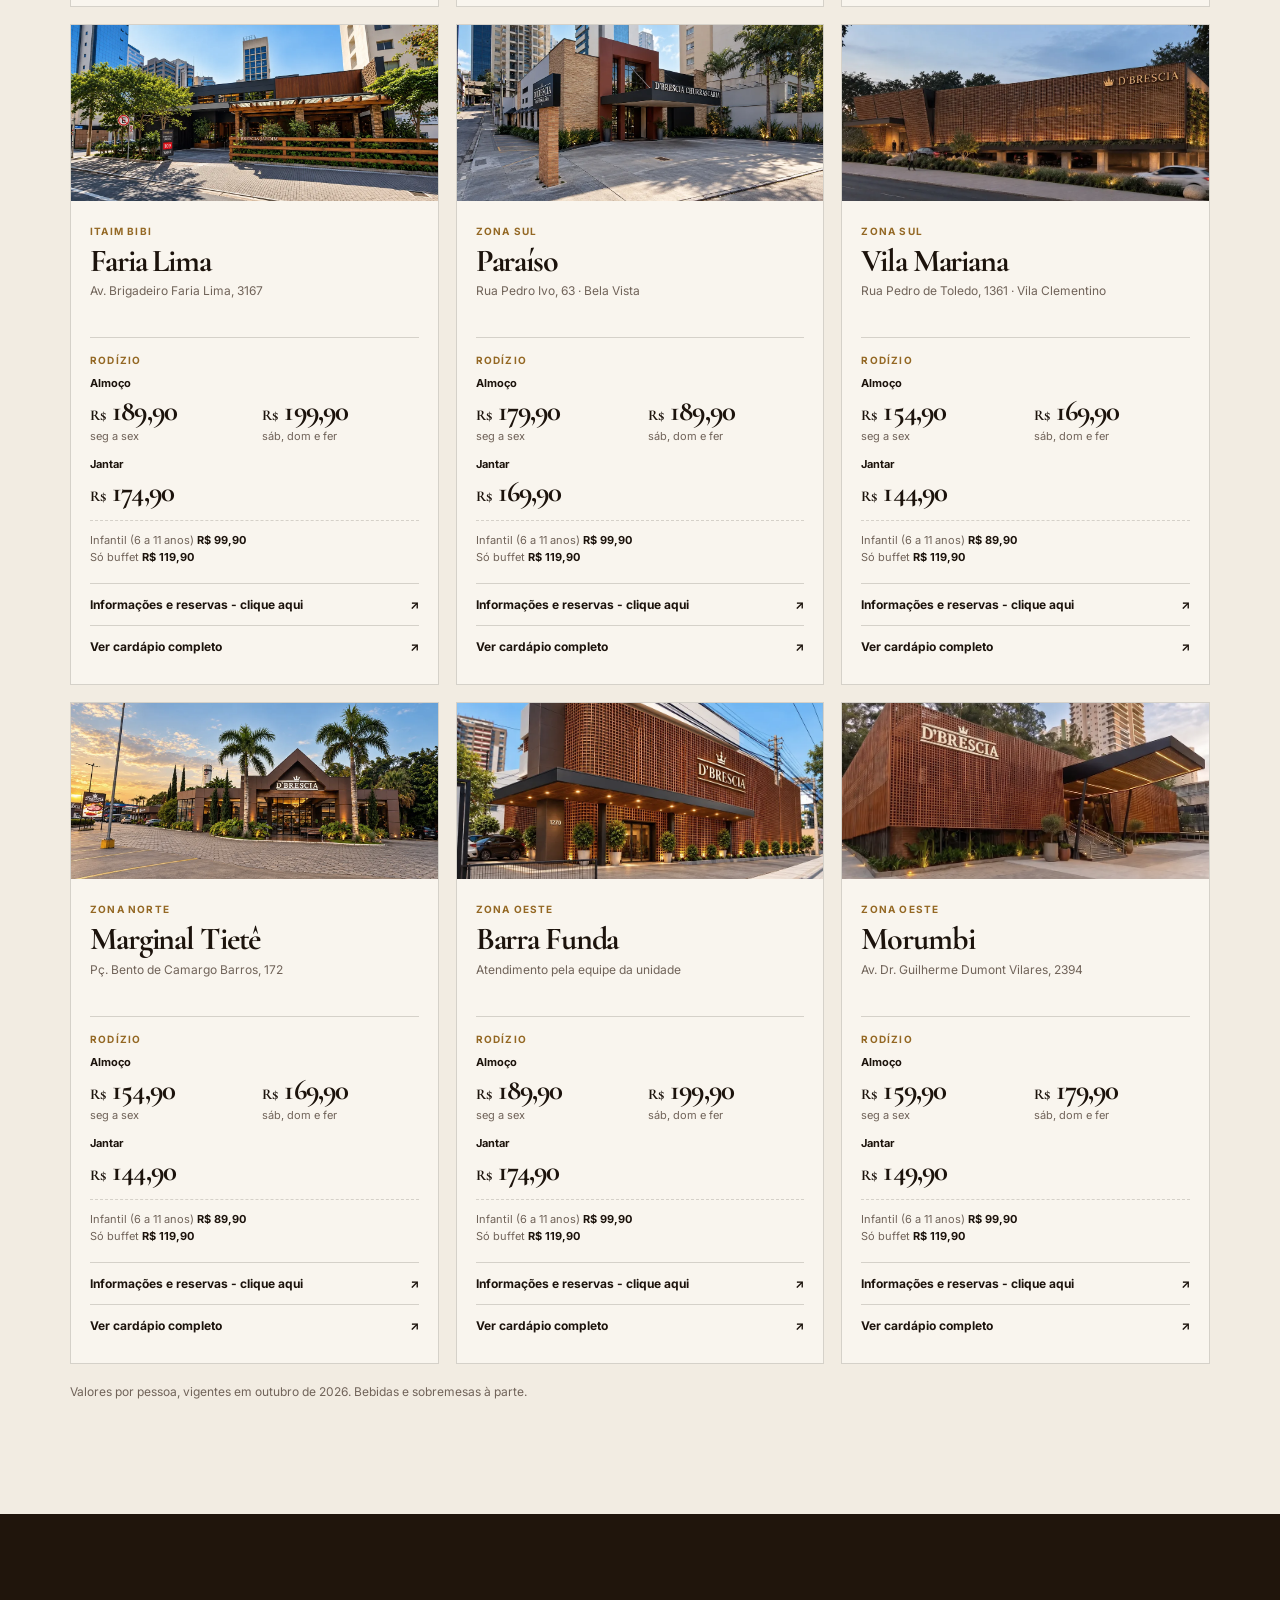
==== commit 442a81f5: "Adiciona valores do rodízio e cardápios por unidade no /tree Cada card da aba Informações e reservas" ====
--- a/tree/index.html
+++ b/tree/index.html
@@ -4,13 +4,13 @@
 <link rel="stylesheet" href="../assets/fonts/google-fonts.css"><link rel="stylesheet" href="central.css"></head><body>
 <a class="skip-link" href="#unidades">Ir para as unidades</a><header class="hero"><img class="hero__image" src="../assets/optimized/hero-fire.webp" alt="" aria-hidden="true"><div class="hero__veil" aria-hidden="true"></div><div class="shell hero__content"><a class="brand" href="../" aria-label="Ir para o site da D'Brescia"><img src="../assets/figma/fe874.png" alt="D'Brescia Churrascaria"></a><p class="eyebrow">Central D'Brescia</p><h1>Seu lugar à mesa<br><em>começa aqui.</em></h1><p class="intro">Informações, reservas, eventos, delivery e a unidade D’Brescia mais próxima de você. Tudo em um só lugar.</p><div class="quick-actions"><a href="#unidades" class="quick-action quick-action--primary"><span>Informações e Reservas</span><b aria-hidden="true">↓</b></a><button type="button" class="quick-action" data-show-events><span>Eventos</span><b aria-hidden="true">→</b></button><button type="button" class="quick-action" data-show-delivery><span>Pedir delivery</span><b aria-hidden="true">→</b></button></div></div></header>
 <main><section class="directory shell" id="unidades" aria-labelledby="directory-title"><div class="section-heading"><div><p class="eyebrow eyebrow--dark">Escolha sua unidade</p><h2 id="directory-title">D'Brescia perto de você.</h2><p>Fale diretamente com a equipe da casa que você quer visitar.</p></div></div><div class="mode-switch" role="group" aria-label="Tipo de atendimento"><button class="mode-switch__button is-active" type="button" data-mode="reservation" aria-pressed="true">Informações e reservas</button><button class="mode-switch__button" type="button" data-mode="delivery" aria-pressed="false">Delivery</button><button class="mode-switch__button" type="button" data-mode="events" aria-pressed="false">Eventos</button></div><p class="directory-status" aria-live="polite" data-directory-status>Escolha uma unidade para reservar pelo WhatsApp.</p><div class="unit-grid">
-<article class="unit-card" data-delivery="true"><img src="../assets/optimized/unidade-santo-andre.webp" data-event-image="../assets/units/santo-andre/gallery-01.webp" alt="Ambiente da unidade Santo André"><div class="unit-card__content"><span>ABC Paulista</span><h3>Santo André</h3><p>Av. Dom Pedro II, 444 · Jardim</p><a data-reservation href="https://wa.me/5511996057584" target="_blank" rel="noreferrer">Informações e reservas - clique aqui <b>↗</b></a><a data-event-link aria-label="Reservar evento na unidade Santo André" href="https://api.whatsapp.com/send?phone=5511996057584&amp;text=Ola%20gostaria%20de%20fazer%20um%20evento%20na%20unidade%20Santo%20Andr%C3%A9" target="_blank" rel="noreferrer">Reservar agora <b>↗</b></a><a data-delivery-link aria-label="Pedir no iFood" href="https://www.ifood.com.br/delivery/santo-andre-sp/dbrescia-churrascaria---santo-andre-jardim/357839e2-0d95-4110-851f-fc168f4df220?utm_medium=share" target="_blank" rel="noreferrer"><span class="delivery-link__label"><img class="partner-mark partner-mark--ifood" src="img/ifood_icon.png" alt=""><span>Pedir delivery</span></span><b>↗</b></a><a data-delivery-link aria-label="Pedir no Keeta" href="https://url-eu.mykeeta.com/9Jpkhonz" target="_blank" rel="noreferrer"><span class="delivery-link__label"><img class="partner-mark partner-mark--keeta" src="img/keeta_icon.png" alt=""><span>Pedir delivery</span></span><b>↗</b></a></div></article>
-<article class="unit-card" data-delivery="true"><img src="../assets/optimized/unidade-sao-bernardo.webp" data-event-image="../assets/units/sao-bernardo/gallery-01.webp" alt="Ambiente da unidade São Bernardo"><div class="unit-card__content"><span>ABC Paulista</span><h3>São Bernardo</h3><p>Rua Carlos Olavo Vicentini, 77 · Planalto</p><a data-reservation href="https://wa.me/5511913662743" target="_blank" rel="noreferrer">Informações e reservas - clique aqui <b>↗</b></a><a data-event-link aria-label="Reservar evento na unidade São Bernardo" href="https://api.whatsapp.com/send?phone=5511913662743&amp;text=Ola%20gostaria%20de%20fazer%20um%20evento%20na%20unidade%20S%C3%A3o%20Bernardo" target="_blank" rel="noreferrer">Reservar agora <b>↗</b></a><a data-delivery-link aria-label="Pedir no iFood" href="https://www.ifood.com.br/delivery/sao-bernardo-do-campo-sp/dbrescia---sbc-planalto/e945426a-7231-4cc5-a6ae-5d58d0cadf4e?utm_medium=share" target="_blank" rel="noreferrer"><span class="delivery-link__label"><img class="partner-mark partner-mark--ifood" src="img/ifood_icon.png" alt=""><span>Pedir delivery</span></span><b>↗</b></a><a data-delivery-link aria-label="Pedir no Keeta" href="https://url-eu.mykeeta.com/NmXInhHz" target="_blank" rel="noreferrer"><span class="delivery-link__label"><img class="partner-mark partner-mark--keeta" src="img/keeta_icon.png" alt=""><span>Pedir delivery</span></span><b>↗</b></a></div></article>
-<article class="unit-card" data-delivery="true"><img src="../assets/optimized/unidade-guarulhos.webp" data-event-image="../assets/units/guarulhos/gallery-01.webp" alt="Ambiente da unidade Guarulhos"><div class="unit-card__content"><span>Grande São Paulo</span><h3>Guarulhos</h3><p>Av. Antônio de Souza, 186 · Jd. Santa Francisca</p><a data-reservation href="https://wa.me/5511977891460" target="_blank" rel="noreferrer">Informações e reservas - clique aqui <b>↗</b></a><a data-event-link aria-label="Reservar evento na unidade Guarulhos" href="https://api.whatsapp.com/send?phone=5511977891460&amp;text=Ola%20gostaria%20de%20fazer%20um%20evento%20na%20unidade%20Guarulhos" target="_blank" rel="noreferrer">Reservar agora <b>↗</b></a><a data-delivery-link aria-label="Pedir no iFood" href="https://www.ifood.com.br/delivery/guarulhos-sp/dbrescia-guarulhos-jardim-santa-francisca/f6942df5-fcc2-46cf-9b38-d2be1571c458?utm_medium=share" target="_blank" rel="noreferrer"><span class="delivery-link__label"><img class="partner-mark partner-mark--ifood" src="img/ifood_icon.png" alt=""><span>Pedir delivery</span></span><b>↗</b></a><a data-delivery-link aria-label="Pedir no Keeta" href="https://url-eu.mykeeta.com/ni6B93lz" target="_blank" rel="noreferrer"><span class="delivery-link__label"><img class="partner-mark partner-mark--keeta" src="img/keeta_icon.png" alt=""><span>Pedir delivery</span></span><b>↗</b></a></div></article>
-<article class="unit-card" data-delivery="false"><img src="../assets/optimized/unidade-faria-lima.webp" data-event-image="../assets/units/faria-lima/gallery-01.webp" alt="Ambiente da unidade Faria Lima"><div class="unit-card__content"><span>Itaim Bibi</span><h3>Faria Lima</h3><p>Av. Brigadeiro Faria Lima, 3167</p><a data-reservation href="https://wa.me/5511978285657" target="_blank" rel="noreferrer">Informações e reservas - clique aqui <b>↗</b></a><a data-event-link aria-label="Reservar evento na unidade Faria Lima" href="https://api.whatsapp.com/send?phone=5511978285657&amp;text=Ola%20gostaria%20de%20fazer%20um%20evento%20na%20unidade%20Faria%20Lima" target="_blank" rel="noreferrer">Reservar agora <b>↗</b></a></div></article>
-<article class="unit-card" data-delivery="true"><img src="../assets/optimized/unidade-paraiso.webp" data-event-image="../assets/units/paraiso/gallery-01.webp" alt="Ambiente da unidade Paraíso"><div class="unit-card__content"><span>Zona Sul</span><h3>Paraíso</h3><p>Rua Pedro Ivo, 63 · Bela Vista</p><a data-reservation href="https://wa.me/5511974663743" target="_blank" rel="noreferrer">Informações e reservas - clique aqui <b>↗</b></a><a data-event-link aria-label="Reservar evento na unidade Paraíso" href="https://api.whatsapp.com/send?phone=5511974663743&amp;text=Ola%20gostaria%20de%20fazer%20um%20evento%20na%20unidade%20Para%C3%ADso" target="_blank" rel="noreferrer">Reservar agora <b>↗</b></a><a data-delivery-link aria-label="Pedir no iFood" href="https://www.ifood.com.br/delivery/sao-paulo-sp/dbrescia-churrascaria---paraiso-bela-vista/3a374147-6ee0-4999-ad0d-ab24472cc7b7?utm_medium=share" target="_blank" rel="noreferrer"><span class="delivery-link__label"><img class="partner-mark partner-mark--ifood" src="img/ifood_icon.png" alt=""><span>Pedir delivery</span></span><b>↗</b></a><a data-delivery-link aria-label="Pedir no Keeta" href="https://url-eu.mykeeta.com/oMI7uKTz" target="_blank" rel="noreferrer"><span class="delivery-link__label"><img class="partner-mark partner-mark--keeta" src="img/keeta_icon.png" alt=""><span>Pedir delivery</span></span><b>↗</b></a></div></article>
-<article class="unit-card" data-delivery="true"><img src="../assets/optimized/unidade-vila-mariana.webp" data-event-image="../assets/optimized/unidade-vila-mariana.webp" alt="Ambiente da unidade Vila Mariana"><div class="unit-card__content"><span>Zona Sul</span><h3>Vila Mariana</h3><p>Rua Pedro de Toledo, 1361 · Vila Clementino</p><a data-reservation href="https://wa.me/5511925296446" target="_blank" rel="noreferrer">Informações e reservas - clique aqui <b>↗</b></a><a data-event-link aria-label="Reservar evento na unidade Vila Mariana" href="https://api.whatsapp.com/send?phone=5511925296446&amp;text=Ola%20gostaria%20de%20fazer%20um%20evento%20na%20unidade%20Vila%20Mariana" target="_blank" rel="noreferrer">Reservar agora <b>↗</b></a><a data-delivery-link aria-label="Pedir no iFood" href="https://www.ifood.com.br/delivery/sao-paulo-sp/dbrescia-churrascaria---vila-mariana-vila-clementino/b2a76a30-064f-420e-a0a2-329fb798f8db?utm_medium=share" target="_blank" rel="noreferrer"><span class="delivery-link__label"><img class="partner-mark partner-mark--ifood" src="img/ifood_icon.png" alt=""><span>Pedir delivery</span></span><b>↗</b></a><a data-delivery-link aria-label="Pedir no Keeta" href="https://url-eu.mykeeta.com/B46E4olz" target="_blank" rel="noreferrer"><span class="delivery-link__label"><img class="partner-mark partner-mark--keeta" src="img/keeta_icon.png" alt=""><span>Pedir delivery</span></span><b>↗</b></a></div></article>
-<article class="unit-card" data-delivery="true"><img src="../assets/optimized/unidade-marginal-tiete.webp" data-event-image="../assets/units/marginal-tiete/gallery-01.webp" alt="Ambiente da unidade Marginal Tietê"><div class="unit-card__content"><span>Zona Norte</span><h3>Marginal Tietê</h3><p>Pç. Bento de Camargo Barros, 172</p><a data-reservation href="https://wa.me/5511913707061" target="_blank" rel="noreferrer">Informações e reservas - clique aqui <b>↗</b></a><a data-event-link aria-label="Reservar evento na unidade Marginal Tietê" href="https://api.whatsapp.com/send?phone=5511913707061&amp;text=Ola%20gostaria%20de%20fazer%20um%20evento%20na%20unidade%20Marginal%20Tiet%C3%AA" target="_blank" rel="noreferrer">Reservar agora <b>↗</b></a><a data-delivery-link aria-label="Pedir no iFood" href="https://www.ifood.com.br/delivery/sao-paulo-sp/dbrescia-churrascaria---anhembi-ponte-pequena/7b18e98c-14c0-4794-aaab-cb69a06d0c6c?utm_medium=share" target="_blank" rel="noreferrer"><span class="delivery-link__label"><img class="partner-mark partner-mark--ifood" src="img/ifood_icon.png" alt=""><span>Pedir delivery</span></span><b>↗</b></a><a data-delivery-link aria-label="Pedir no Keeta" href="https://url-eu.mykeeta.com/z5KJk7sz" target="_blank" rel="noreferrer"><span class="delivery-link__label"><img class="partner-mark partner-mark--keeta" src="img/keeta_icon.png" alt=""><span>Pedir delivery</span></span><b>↗</b></a></div></article>
-<article class="unit-card" data-delivery="false"><img src="../assets/optimized/unidade-barra-funda.webp" data-event-image="../assets/units/barra-funda/gallery-01.webp" alt="Ambiente da unidade Barra Funda"><div class="unit-card__content"><span>Zona Oeste</span><h3>Barra Funda</h3><p>Atendimento pela equipe da unidade</p><a data-reservation href="https://wa.me/5511943976727" target="_blank" rel="noreferrer">Informações e reservas - clique aqui <b>↗</b></a><a data-event-link aria-label="Reservar evento na unidade Barra Funda" href="https://api.whatsapp.com/send?phone=5511943976727&amp;text=Ola%20gostaria%20de%20fazer%20um%20evento%20na%20unidade%20Barra%20Funda" target="_blank" rel="noreferrer">Reservar agora <b>↗</b></a></div></article>
-<article class="unit-card" data-delivery="true"><img src="../assets/optimized/unidade-morumbi.webp" data-event-image="../assets/units/morumbi/gallery-01.webp" alt="Ambiente da unidade Morumbi"><div class="unit-card__content"><span>Zona Oeste</span><h3>Morumbi</h3><p>Av. Dr. Guilherme Dumont Vilares, 2394</p><a data-reservation href="https://wa.me/5511995706960" target="_blank" rel="noreferrer">Informações e reservas - clique aqui <b>↗</b></a><a data-event-link aria-label="Reservar evento na unidade Morumbi" href="https://api.whatsapp.com/send?phone=5511995706960&amp;text=Ola%20gostaria%20de%20fazer%20um%20evento%20na%20unidade%20Morumbi" target="_blank" rel="noreferrer">Reservar agora <b>↗</b></a><a data-delivery-link aria-label="Pedir no iFood" href="https://www.ifood.com.br/delivery/sao-paulo-sp/dbrescia-churrascaria---morumbi-jardim-londrina/d4861f5e-2069-4886-944d-3065ae4674b9?utm_medium=share" target="_blank" rel="noreferrer"><span class="delivery-link__label"><img class="partner-mark partner-mark--ifood" src="img/ifood_icon.png" alt=""><span>Pedir delivery</span></span><b>↗</b></a><a data-delivery-link aria-label="Pedir no Keeta" href="https://url-eu.mykeeta.com/NDk9bziz" target="_blank" rel="noreferrer"><span class="delivery-link__label"><img class="partner-mark partner-mark--keeta" src="img/keeta_icon.png" alt=""><span>Pedir delivery</span></span><b>↗</b></a></div></article>
-</div><p class="delivery-note">O delivery é operado por iFood e Keeta; a disponibilidade depende da sua região.</p></section><section class="other-links"><div class="shell other-links__grid"><a href="../#eventos"><span>Eventos e grupos</span><strong>Planeje uma ocasião especial <b>→</b></strong></a><a href="../#cardapio"><span>O que tem na mesa</span><strong>Conheça nosso cardápio <b>→</b></strong></a><a href="https://www.instagram.com/dbresciachurrascaria/" target="_blank" rel="noreferrer"><span>Acompanhe a D'Brescia</span><strong>Instagram <b>↗</b></strong></a></div></section></main><footer class="footer shell"><a href="../">dbrescia.com.br</a><span>Autêntico churrasco à moda gaúcha.</span></footer><script src="central.js"></script></body></html>
+<article class="unit-card" data-unit="santo-andre" data-delivery="true"><img src="../assets/optimized/unidade-santo-andre.webp" data-event-image="../assets/units/santo-andre/gallery-01.webp" alt="Ambiente da unidade Santo André"><div class="unit-card__content"><span>ABC Paulista</span><h3>Santo André</h3><p>Av. Dom Pedro II, 444 · Jardim</p><a data-reservation href="https://wa.me/5511996057584" target="_blank" rel="noreferrer">Informações e reservas - clique aqui <b>↗</b></a><a data-event-link aria-label="Reservar evento na unidade Santo André" href="https://api.whatsapp.com/send?phone=5511996057584&amp;text=Ola%20gostaria%20de%20fazer%20um%20evento%20na%20unidade%20Santo%20Andr%C3%A9" target="_blank" rel="noreferrer">Reservar agora <b>↗</b></a><a data-delivery-link aria-label="Pedir no iFood" href="https://www.ifood.com.br/delivery/santo-andre-sp/dbrescia-churrascaria---santo-andre-jardim/357839e2-0d95-4110-851f-fc168f4df220?utm_medium=share" target="_blank" rel="noreferrer"><span class="delivery-link__label"><img class="partner-mark partner-mark--ifood" src="img/ifood_icon.png" alt=""><span>Pedir delivery</span></span><b>↗</b></a><a data-delivery-link aria-label="Pedir no Keeta" href="https://url-eu.mykeeta.com/9Jpkhonz" target="_blank" rel="noreferrer"><span class="delivery-link__label"><img class="partner-mark partner-mark--keeta" src="img/keeta_icon.png" alt=""><span>Pedir delivery</span></span><b>↗</b></a></div></article>
+<article class="unit-card" data-unit="sao-bernardo" data-delivery="true"><img src="../assets/optimized/unidade-sao-bernardo.webp" data-event-image="../assets/units/sao-bernardo/gallery-01.webp" alt="Ambiente da unidade São Bernardo"><div class="unit-card__content"><span>ABC Paulista</span><h3>São Bernardo</h3><p>Rua Carlos Olavo Vicentini, 77 · Planalto</p><a data-reservation href="https://wa.me/5511913662743" target="_blank" rel="noreferrer">Informações e reservas - clique aqui <b>↗</b></a><a data-event-link aria-label="Reservar evento na unidade São Bernardo" href="https://api.whatsapp.com/send?phone=5511913662743&amp;text=Ola%20gostaria%20de%20fazer%20um%20evento%20na%20unidade%20S%C3%A3o%20Bernardo" target="_blank" rel="noreferrer">Reservar agora <b>↗</b></a><a data-delivery-link aria-label="Pedir no iFood" href="https://www.ifood.com.br/delivery/sao-bernardo-do-campo-sp/dbrescia---sbc-planalto/e945426a-7231-4cc5-a6ae-5d58d0cadf4e?utm_medium=share" target="_blank" rel="noreferrer"><span class="delivery-link__label"><img class="partner-mark partner-mark--ifood" src="img/ifood_icon.png" alt=""><span>Pedir delivery</span></span><b>↗</b></a><a data-delivery-link aria-label="Pedir no Keeta" href="https://url-eu.mykeeta.com/NmXInhHz" target="_blank" rel="noreferrer"><span class="delivery-link__label"><img class="partner-mark partner-mark--keeta" src="img/keeta_icon.png" alt=""><span>Pedir delivery</span></span><b>↗</b></a></div></article>
+<article class="unit-card" data-unit="guarulhos" data-delivery="true"><img src="../assets/optimized/unidade-guarulhos.webp" data-event-image="../assets/units/guarulhos/gallery-01.webp" alt="Ambiente da unidade Guarulhos"><div class="unit-card__content"><span>Grande São Paulo</span><h3>Guarulhos</h3><p>Av. Antônio de Souza, 186 · Jd. Santa Francisca</p><a data-reservation href="https://wa.me/5511977891460" target="_blank" rel="noreferrer">Informações e reservas - clique aqui <b>↗</b></a><a data-event-link aria-label="Reservar evento na unidade Guarulhos" href="https://api.whatsapp.com/send?phone=5511977891460&amp;text=Ola%20gostaria%20de%20fazer%20um%20evento%20na%20unidade%20Guarulhos" target="_blank" rel="noreferrer">Reservar agora <b>↗</b></a><a data-delivery-link aria-label="Pedir no iFood" href="https://www.ifood.com.br/delivery/guarulhos-sp/dbrescia-guarulhos-jardim-santa-francisca/f6942df5-fcc2-46cf-9b38-d2be1571c458?utm_medium=share" target="_blank" rel="noreferrer"><span class="delivery-link__label"><img class="partner-mark partner-mark--ifood" src="img/ifood_icon.png" alt=""><span>Pedir delivery</span></span><b>↗</b></a><a data-delivery-link aria-label="Pedir no Keeta" href="https://url-eu.mykeeta.com/ni6B93lz" target="_blank" rel="noreferrer"><span class="delivery-link__label"><img class="partner-mark partner-mark--keeta" src="img/keeta_icon.png" alt=""><span>Pedir delivery</span></span><b>↗</b></a></div></article>
+<article class="unit-card" data-unit="faria-lima" data-delivery="false"><img src="../assets/optimized/unidade-faria-lima.webp" data-event-image="../assets/units/faria-lima/gallery-01.webp" alt="Ambiente da unidade Faria Lima"><div class="unit-card__content"><span>Itaim Bibi</span><h3>Faria Lima</h3><p>Av. Brigadeiro Faria Lima, 3167</p><a data-reservation href="https://wa.me/5511978285657" target="_blank" rel="noreferrer">Informações e reservas - clique aqui <b>↗</b></a><a data-event-link aria-label="Reservar evento na unidade Faria Lima" href="https://api.whatsapp.com/send?phone=5511978285657&amp;text=Ola%20gostaria%20de%20fazer%20um%20evento%20na%20unidade%20Faria%20Lima" target="_blank" rel="noreferrer">Reservar agora <b>↗</b></a></div></article>
+<article class="unit-card" data-unit="paraiso" data-delivery="true"><img src="../assets/optimized/unidade-paraiso.webp" data-event-image="../assets/units/paraiso/gallery-01.webp" alt="Ambiente da unidade Paraíso"><div class="unit-card__content"><span>Zona Sul</span><h3>Paraíso</h3><p>Rua Pedro Ivo, 63 · Bela Vista</p><a data-reservation href="https://wa.me/5511974663743" target="_blank" rel="noreferrer">Informações e reservas - clique aqui <b>↗</b></a><a data-event-link aria-label="Reservar evento na unidade Paraíso" href="https://api.whatsapp.com/send?phone=5511974663743&amp;text=Ola%20gostaria%20de%20fazer%20um%20evento%20na%20unidade%20Para%C3%ADso" target="_blank" rel="noreferrer">Reservar agora <b>↗</b></a><a data-delivery-link aria-label="Pedir no iFood" href="https://www.ifood.com.br/delivery/sao-paulo-sp/dbrescia-churrascaria---paraiso-bela-vista/3a374147-6ee0-4999-ad0d-ab24472cc7b7?utm_medium=share" target="_blank" rel="noreferrer"><span class="delivery-link__label"><img class="partner-mark partner-mark--ifood" src="img/ifood_icon.png" alt=""><span>Pedir delivery</span></span><b>↗</b></a><a data-delivery-link aria-label="Pedir no Keeta" href="https://url-eu.mykeeta.com/oMI7uKTz" target="_blank" rel="noreferrer"><span class="delivery-link__label"><img class="partner-mark partner-mark--keeta" src="img/keeta_icon.png" alt=""><span>Pedir delivery</span></span><b>↗</b></a></div></article>
+<article class="unit-card" data-unit="vila-mariana" data-delivery="true"><img src="../assets/optimized/unidade-vila-mariana.webp" data-event-image="../assets/optimized/unidade-vila-mariana.webp" alt="Ambiente da unidade Vila Mariana"><div class="unit-card__content"><span>Zona Sul</span><h3>Vila Mariana</h3><p>Rua Pedro de Toledo, 1361 · Vila Clementino</p><a data-reservation href="https://wa.me/5511925296446" target="_blank" rel="noreferrer">Informações e reservas - clique aqui <b>↗</b></a><a data-event-link aria-label="Reservar evento na unidade Vila Mariana" href="https://api.whatsapp.com/send?phone=5511925296446&amp;text=Ola%20gostaria%20de%20fazer%20um%20evento%20na%20unidade%20Vila%20Mariana" target="_blank" rel="noreferrer">Reservar agora <b>↗</b></a><a data-delivery-link aria-label="Pedir no iFood" href="https://www.ifood.com.br/delivery/sao-paulo-sp/dbrescia-churrascaria---vila-mariana-vila-clementino/b2a76a30-064f-420e-a0a2-329fb798f8db?utm_medium=share" target="_blank" rel="noreferrer"><span class="delivery-link__label"><img class="partner-mark partner-mark--ifood" src="img/ifood_icon.png" alt=""><span>Pedir delivery</span></span><b>↗</b></a><a data-delivery-link aria-label="Pedir no Keeta" href="https://url-eu.mykeeta.com/B46E4olz" target="_blank" rel="noreferrer"><span class="delivery-link__label"><img class="partner-mark partner-mark--keeta" src="img/keeta_icon.png" alt=""><span>Pedir delivery</span></span><b>↗</b></a></div></article>
+<article class="unit-card" data-unit="marginal-tiete" data-delivery="true"><img src="../assets/optimized/unidade-marginal-tiete.webp" data-event-image="../assets/units/marginal-tiete/gallery-01.webp" alt="Ambiente da unidade Marginal Tietê"><div class="unit-card__content"><span>Zona Norte</span><h3>Marginal Tietê</h3><p>Pç. Bento de Camargo Barros, 172</p><a data-reservation href="https://wa.me/5511913707061" target="_blank" rel="noreferrer">Informações e reservas - clique aqui <b>↗</b></a><a data-event-link aria-label="Reservar evento na unidade Marginal Tietê" href="https://api.whatsapp.com/send?phone=5511913707061&amp;text=Ola%20gostaria%20de%20fazer%20um%20evento%20na%20unidade%20Marginal%20Tiet%C3%AA" target="_blank" rel="noreferrer">Reservar agora <b>↗</b></a><a data-delivery-link aria-label="Pedir no iFood" href="https://www.ifood.com.br/delivery/sao-paulo-sp/dbrescia-churrascaria---anhembi-ponte-pequena/7b18e98c-14c0-4794-aaab-cb69a06d0c6c?utm_medium=share" target="_blank" rel="noreferrer"><span class="delivery-link__label"><img class="partner-mark partner-mark--ifood" src="img/ifood_icon.png" alt=""><span>Pedir delivery</span></span><b>↗</b></a><a data-delivery-link aria-label="Pedir no Keeta" href="https://url-eu.mykeeta.com/z5KJk7sz" target="_blank" rel="noreferrer"><span class="delivery-link__label"><img class="partner-mark partner-mark--keeta" src="img/keeta_icon.png" alt=""><span>Pedir delivery</span></span><b>↗</b></a></div></article>
+<article class="unit-card" data-unit="barra-funda" data-delivery="false"><img src="../assets/optimized/unidade-barra-funda.webp" data-event-image="../assets/units/barra-funda/gallery-01.webp" alt="Ambiente da unidade Barra Funda"><div class="unit-card__content"><span>Zona Oeste</span><h3>Barra Funda</h3><p>Atendimento pela equipe da unidade</p><a data-reservation href="https://wa.me/5511943976727" target="_blank" rel="noreferrer">Informações e reservas - clique aqui <b>↗</b></a><a data-event-link aria-label="Reservar evento na unidade Barra Funda" href="https://api.whatsapp.com/send?phone=5511943976727&amp;text=Ola%20gostaria%20de%20fazer%20um%20evento%20na%20unidade%20Barra%20Funda" target="_blank" rel="noreferrer">Reservar agora <b>↗</b></a></div></article>
+<article class="unit-card" data-unit="morumbi" data-delivery="true"><img src="../assets/optimized/unidade-morumbi.webp" data-event-image="../assets/units/morumbi/gallery-01.webp" alt="Ambiente da unidade Morumbi"><div class="unit-card__content"><span>Zona Oeste</span><h3>Morumbi</h3><p>Av. Dr. Guilherme Dumont Vilares, 2394</p><a data-reservation href="https://wa.me/5511995706960" target="_blank" rel="noreferrer">Informações e reservas - clique aqui <b>↗</b></a><a data-event-link aria-label="Reservar evento na unidade Morumbi" href="https://api.whatsapp.com/send?phone=5511995706960&amp;text=Ola%20gostaria%20de%20fazer%20um%20evento%20na%20unidade%20Morumbi" target="_blank" rel="noreferrer">Reservar agora <b>↗</b></a><a data-delivery-link aria-label="Pedir no iFood" href="https://www.ifood.com.br/delivery/sao-paulo-sp/dbrescia-churrascaria---morumbi-jardim-londrina/d4861f5e-2069-4886-944d-3065ae4674b9?utm_medium=share" target="_blank" rel="noreferrer"><span class="delivery-link__label"><img class="partner-mark partner-mark--ifood" src="img/ifood_icon.png" alt=""><span>Pedir delivery</span></span><b>↗</b></a><a data-delivery-link aria-label="Pedir no Keeta" href="https://url-eu.mykeeta.com/NDk9bziz" target="_blank" rel="noreferrer"><span class="delivery-link__label"><img class="partner-mark partner-mark--keeta" src="img/keeta_icon.png" alt=""><span>Pedir delivery</span></span><b>↗</b></a></div></article>
+</div><p class="delivery-note">O delivery é operado por iFood e Keeta; a disponibilidade depende da sua região.</p></section><section class="other-links"><div class="shell other-links__grid"><a href="../#eventos"><span>Eventos e grupos</span><strong>Planeje uma ocasião especial <b>→</b></strong></a><a href="../#cardapio"><span>O que tem na mesa</span><strong>Conheça nosso cardápio <b>→</b></strong></a><a href="https://www.instagram.com/dbresciachurrascaria/" target="_blank" rel="noreferrer"><span>Acompanhe a D'Brescia</span><strong>Instagram <b>↗</b></strong></a></div></section></main><footer class="footer shell"><a href="../">dbrescia.com.br</a><span>Autêntico churrasco à moda gaúcha.</span></footer><script src="precos.js"></script><script src="central.js"></script><script src="analytics-config.js"></script><script src="analytics.js"></script></body></html>
--- a/assets/fonts/google-fonts.css
+++ b/assets/fonts/google-fonts.css
@@ -3,7 +3,7 @@
   font-style: normal;
   font-weight: 700;
   font-display: swap;
-  src: url("cormorant-garamond-700.ttf") format("truetype");
+  src: url("cormorant-garamond-700.woff2") format("woff2");
 }
 
 @font-face {
@@ -11,7 +11,7 @@
   font-style: normal;
   font-weight: 400;
   font-display: swap;
-  src: url("inter-400.ttf") format("truetype");
+  src: url("inter-400.woff2") format("woff2");
 }
 
 @font-face {
@@ -19,5 +19,5 @@
   font-style: normal;
   font-weight: 700;
   font-display: swap;
-  src: url("inter-700.ttf") format("truetype");
+  src: url("inter-700.woff2") format("woff2");
 }
--- a/tree/central.css
+++ b/tree/central.css
@@ -26,4 +26,7 @@
 
 .partner-mark{width:20px;height:20px;min-height:0;padding:0;border-radius:0;background:transparent!important;object-fit:contain}.partner-mark--ifood,.partner-mark--keeta{color:transparent}@media(max-width:760px){.partner-mark{width:18px;height:18px;min-height:0;padding:0}}
 .unit-card a[data-event-link]{display:none}.unit-card.is-event a[data-reservation],.unit-card.is-event a[data-delivery-link]{display:none}.unit-card.is-event a[data-event-link]{display:flex;color:#8c611f}.unit-card.is-event>a img{filter:saturate(1.02)}
-.section-heading{display:block}.section-heading>div>p:last-child{max-width:390px;margin:17px 0 0;color:var(--muted);font-size:15px;line-height:1.55}@media(max-width:760px){.section-heading>div>p:last-child{margin-top:15px}}+.section-heading{display:block}.section-heading>div>p:last-child{max-width:390px;margin:17px 0 0;color:var(--muted);font-size:15px;line-height:1.55}@media(max-width:760px){.section-heading>div>p:last-child{margin-top:15px}}
+.analytics-consent{position:fixed;right:20px;bottom:20px;z-index:20;width:min(430px,calc(100% - 40px));padding:18px 18px 16px;border:1px solid rgba(229,193,119,.55);background:#20150c;color:#fff;box-shadow:0 18px 46px rgba(12,7,3,.28)}.analytics-consent p{margin:0;color:#f4ecdf;font-size:13px;line-height:1.5}.analytics-consent div{display:flex;gap:10px;flex-wrap:wrap;margin-top:15px}.analytics-consent button{min-height:40px;padding:0 14px;border:1px solid rgba(255,255,255,.4);background:transparent;color:#fff;font:700 12px Inter,Arial,sans-serif;cursor:pointer}.analytics-consent button[data-analytics-accept]{border-color:#bd8c3d;background:#bd8c3d;color:#1b120a}@media(max-width:760px){.analytics-consent{right:16px;bottom:16px;width:calc(100% - 32px)}.analytics-consent div{display:grid;grid-template-columns:1fr 1fr}.analytics-consent button{padding:0 8px}}.unit-prices{margin:0 0 18px;padding:16px 0 0;border-top:1px solid var(--line)}.unit-prices>strong{display:block;margin-bottom:10px;color:#946824;font-size:10px;font-weight:800;letter-spacing:.12em;text-transform:uppercase}.unit-prices__period+.unit-prices__period{margin-top:14px}.unit-prices h4{margin:0 0 6px;font-size:11px;font-weight:700;color:var(--ink)}.unit-prices__row{display:grid;grid-template-columns:repeat(2,minmax(0,1fr));gap:16px}.unit-prices__item b{display:block;font-family:'Cormorant Garamond',Georgia,serif;font-size:29px;font-weight:700;letter-spacing:-.03em;line-height:1;font-variant-numeric:lining-nums}.unit-prices__item b small{font-size:15px;letter-spacing:0}.unit-prices__item>small{display:block;margin-top:4px;color:var(--muted);font-size:11px}.unit-card .unit-prices__extra{min-height:0;margin:14px 0 0;padding-top:11px;border-top:1px dashed var(--line);font-size:11px;line-height:1.5}.unit-prices__extra b{color:var(--ink);font-weight:800;white-space:nowrap}.unit-card.is-delivery .unit-prices,.unit-card.is-event .unit-prices{display:none}.unit-card.is-delivery a[data-menu-link],.unit-card.is-event a[data-menu-link]{display:none}.price-note{margin:20px 0 0;color:var(--muted);font-size:12px}.price-note+.delivery-note{margin-top:6px}@media(max-width:760px){.unit-prices{margin-bottom:12px;padding-top:11px}.unit-prices__row{gap:12px}.unit-prices__item b{font-size:25px}.unit-prices__item b small{font-size:13px}}
+.unit-card p:has(+ .unit-prices){margin-bottom:16px}@media(max-width:760px){.unit-card p:has(+ .unit-prices){min-height:0;margin-bottom:12px}}
+.unit-prices__extra em{display:block;font-style:normal;white-space:nowrap}
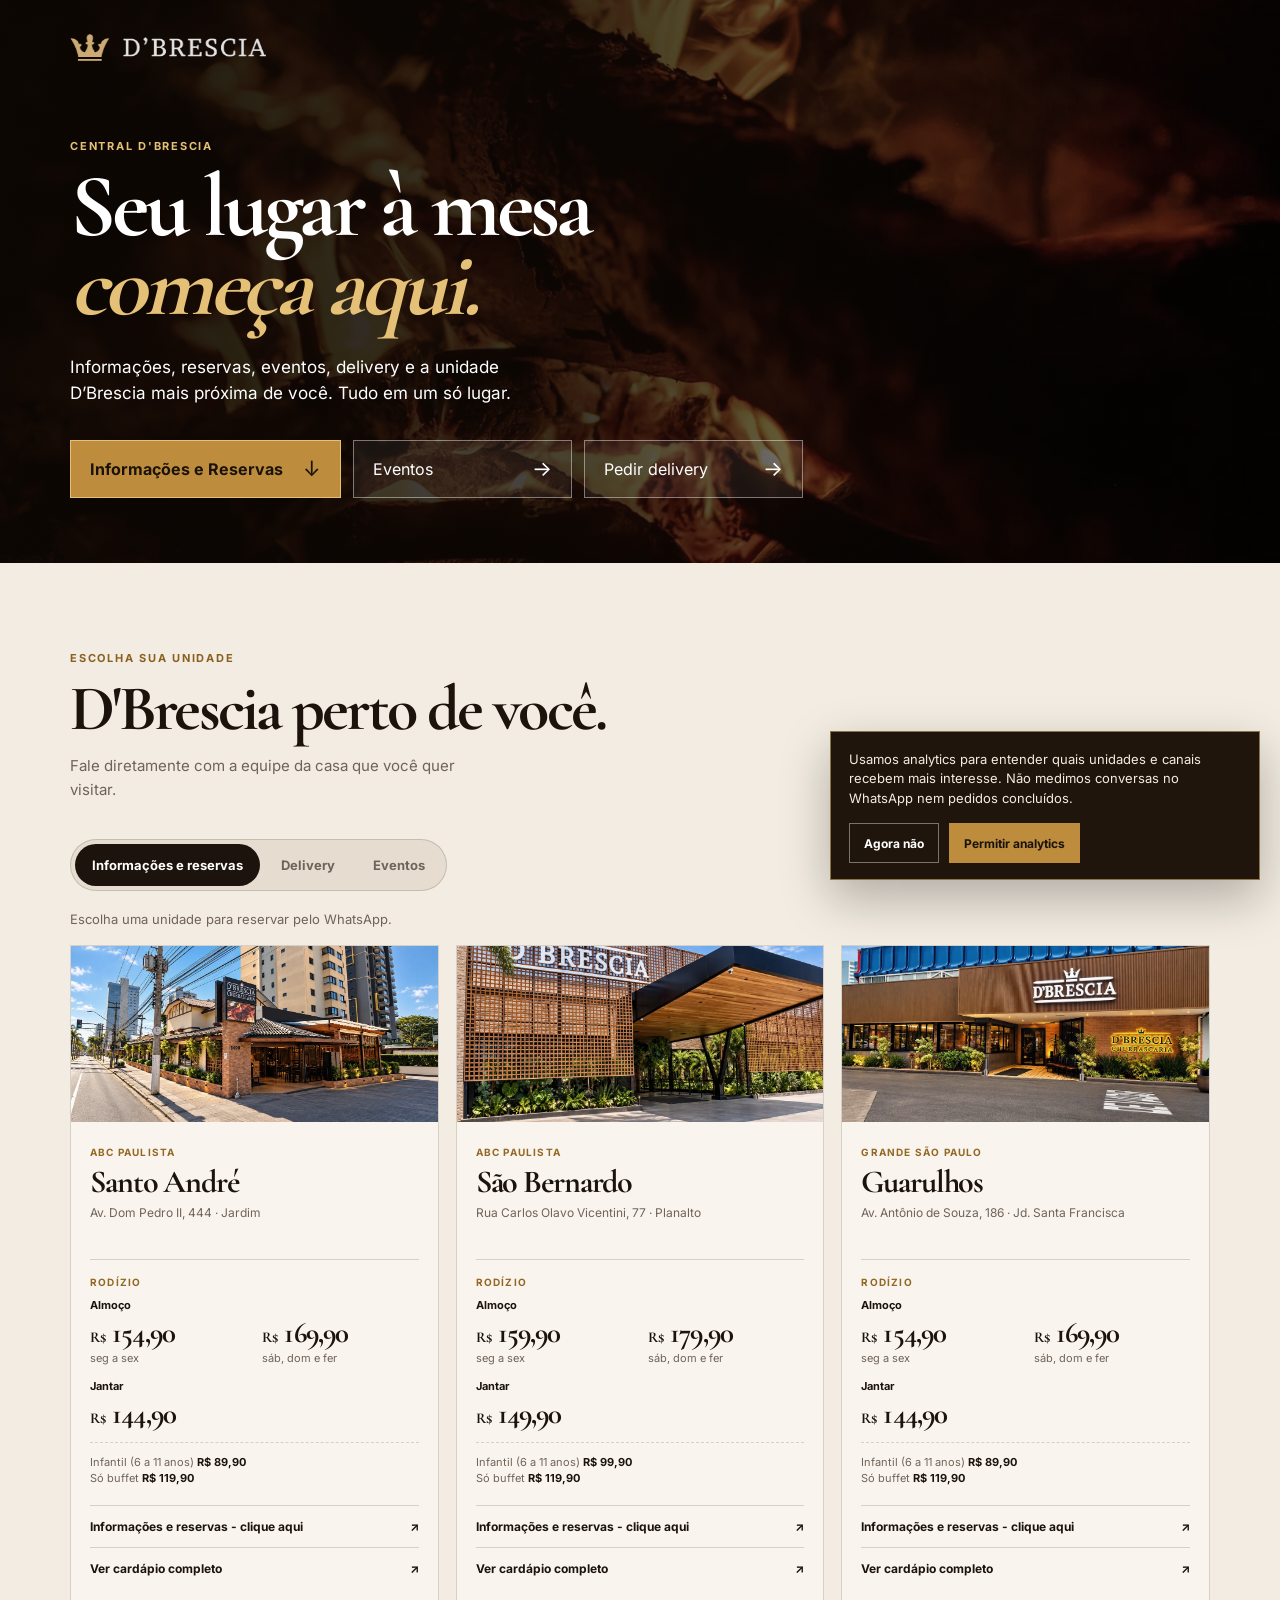
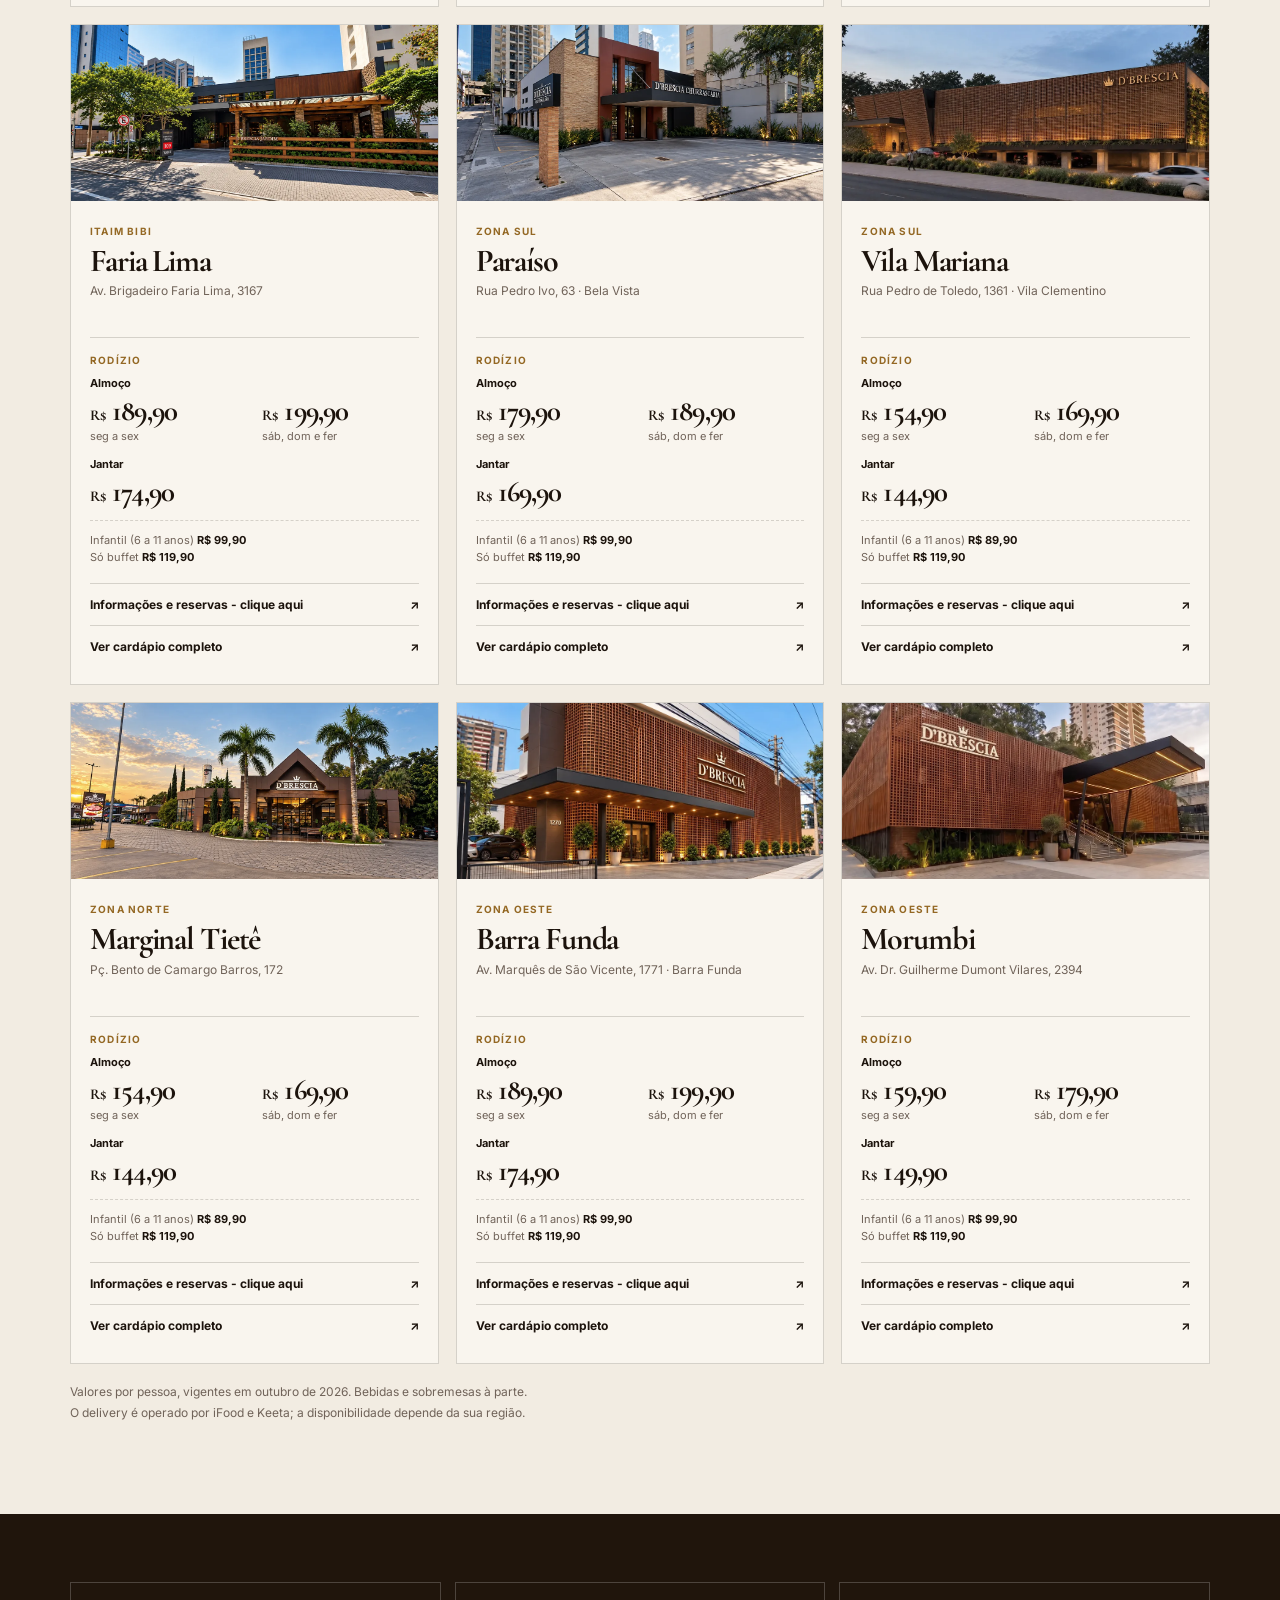
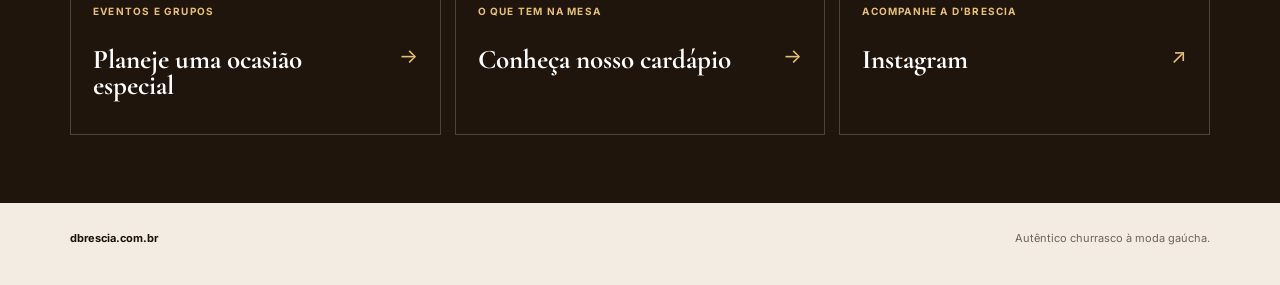
==== commit a5561032: "Adiciona endereço da unidade Barra Funda no /tree Co-Authored-By: Claude Opus 5.5 <noreply@anthropic" ====
--- a/tree/index.html
+++ b/tree/index.html
@@ -11,6 +11,6 @@
 <article class="unit-card" data-unit="paraiso" data-delivery="true"><img src="../assets/optimized/unidade-paraiso.webp" data-event-image="../assets/units/paraiso/gallery-01.webp" alt="Ambiente da unidade Paraíso"><div class="unit-card__content"><span>Zona Sul</span><h3>Paraíso</h3><p>Rua Pedro Ivo, 63 · Bela Vista</p><a data-reservation href="https://wa.me/5511974663743" target="_blank" rel="noreferrer">Informações e reservas - clique aqui <b>↗</b></a><a data-event-link aria-label="Reservar evento na unidade Paraíso" href="https://api.whatsapp.com/send?phone=5511974663743&amp;text=Ola%20gostaria%20de%20fazer%20um%20evento%20na%20unidade%20Para%C3%ADso" target="_blank" rel="noreferrer">Reservar agora <b>↗</b></a><a data-delivery-link aria-label="Pedir no iFood" href="https://www.ifood.com.br/delivery/sao-paulo-sp/dbrescia-churrascaria---paraiso-bela-vista/3a374147-6ee0-4999-ad0d-ab24472cc7b7?utm_medium=share" target="_blank" rel="noreferrer"><span class="delivery-link__label"><img class="partner-mark partner-mark--ifood" src="img/ifood_icon.png" alt=""><span>Pedir delivery</span></span><b>↗</b></a><a data-delivery-link aria-label="Pedir no Keeta" href="https://url-eu.mykeeta.com/oMI7uKTz" target="_blank" rel="noreferrer"><span class="delivery-link__label"><img class="partner-mark partner-mark--keeta" src="img/keeta_icon.png" alt=""><span>Pedir delivery</span></span><b>↗</b></a></div></article>
 <article class="unit-card" data-unit="vila-mariana" data-delivery="true"><img src="../assets/optimized/unidade-vila-mariana.webp" data-event-image="../assets/optimized/unidade-vila-mariana.webp" alt="Ambiente da unidade Vila Mariana"><div class="unit-card__content"><span>Zona Sul</span><h3>Vila Mariana</h3><p>Rua Pedro de Toledo, 1361 · Vila Clementino</p><a data-reservation href="https://wa.me/5511925296446" target="_blank" rel="noreferrer">Informações e reservas - clique aqui <b>↗</b></a><a data-event-link aria-label="Reservar evento na unidade Vila Mariana" href="https://api.whatsapp.com/send?phone=5511925296446&amp;text=Ola%20gostaria%20de%20fazer%20um%20evento%20na%20unidade%20Vila%20Mariana" target="_blank" rel="noreferrer">Reservar agora <b>↗</b></a><a data-delivery-link aria-label="Pedir no iFood" href="https://www.ifood.com.br/delivery/sao-paulo-sp/dbrescia-churrascaria---vila-mariana-vila-clementino/b2a76a30-064f-420e-a0a2-329fb798f8db?utm_medium=share" target="_blank" rel="noreferrer"><span class="delivery-link__label"><img class="partner-mark partner-mark--ifood" src="img/ifood_icon.png" alt=""><span>Pedir delivery</span></span><b>↗</b></a><a data-delivery-link aria-label="Pedir no Keeta" href="https://url-eu.mykeeta.com/B46E4olz" target="_blank" rel="noreferrer"><span class="delivery-link__label"><img class="partner-mark partner-mark--keeta" src="img/keeta_icon.png" alt=""><span>Pedir delivery</span></span><b>↗</b></a></div></article>
 <article class="unit-card" data-unit="marginal-tiete" data-delivery="true"><img src="../assets/optimized/unidade-marginal-tiete.webp" data-event-image="../assets/units/marginal-tiete/gallery-01.webp" alt="Ambiente da unidade Marginal Tietê"><div class="unit-card__content"><span>Zona Norte</span><h3>Marginal Tietê</h3><p>Pç. Bento de Camargo Barros, 172</p><a data-reservation href="https://wa.me/5511913707061" target="_blank" rel="noreferrer">Informações e reservas - clique aqui <b>↗</b></a><a data-event-link aria-label="Reservar evento na unidade Marginal Tietê" href="https://api.whatsapp.com/send?phone=5511913707061&amp;text=Ola%20gostaria%20de%20fazer%20um%20evento%20na%20unidade%20Marginal%20Tiet%C3%AA" target="_blank" rel="noreferrer">Reservar agora <b>↗</b></a><a data-delivery-link aria-label="Pedir no iFood" href="https://www.ifood.com.br/delivery/sao-paulo-sp/dbrescia-churrascaria---anhembi-ponte-pequena/7b18e98c-14c0-4794-aaab-cb69a06d0c6c?utm_medium=share" target="_blank" rel="noreferrer"><span class="delivery-link__label"><img class="partner-mark partner-mark--ifood" src="img/ifood_icon.png" alt=""><span>Pedir delivery</span></span><b>↗</b></a><a data-delivery-link aria-label="Pedir no Keeta" href="https://url-eu.mykeeta.com/z5KJk7sz" target="_blank" rel="noreferrer"><span class="delivery-link__label"><img class="partner-mark partner-mark--keeta" src="img/keeta_icon.png" alt=""><span>Pedir delivery</span></span><b>↗</b></a></div></article>
-<article class="unit-card" data-unit="barra-funda" data-delivery="false"><img src="../assets/optimized/unidade-barra-funda.webp" data-event-image="../assets/units/barra-funda/gallery-01.webp" alt="Ambiente da unidade Barra Funda"><div class="unit-card__content"><span>Zona Oeste</span><h3>Barra Funda</h3><p>Atendimento pela equipe da unidade</p><a data-reservation href="https://wa.me/5511943976727" target="_blank" rel="noreferrer">Informações e reservas - clique aqui <b>↗</b></a><a data-event-link aria-label="Reservar evento na unidade Barra Funda" href="https://api.whatsapp.com/send?phone=5511943976727&amp;text=Ola%20gostaria%20de%20fazer%20um%20evento%20na%20unidade%20Barra%20Funda" target="_blank" rel="noreferrer">Reservar agora <b>↗</b></a></div></article>
+<article class="unit-card" data-unit="barra-funda" data-delivery="false"><img src="../assets/optimized/unidade-barra-funda.webp" data-event-image="../assets/units/barra-funda/gallery-01.webp" alt="Ambiente da unidade Barra Funda"><div class="unit-card__content"><span>Zona Oeste</span><h3>Barra Funda</h3><p>Av. Marquês de São Vicente, 1771 · Barra Funda</p><a data-reservation href="https://wa.me/5511943976727" target="_blank" rel="noreferrer">Informações e reservas - clique aqui <b>↗</b></a><a data-event-link aria-label="Reservar evento na unidade Barra Funda" href="https://api.whatsapp.com/send?phone=5511943976727&amp;text=Ola%20gostaria%20de%20fazer%20um%20evento%20na%20unidade%20Barra%20Funda" target="_blank" rel="noreferrer">Reservar agora <b>↗</b></a></div></article>
 <article class="unit-card" data-unit="morumbi" data-delivery="true"><img src="../assets/optimized/unidade-morumbi.webp" data-event-image="../assets/units/morumbi/gallery-01.webp" alt="Ambiente da unidade Morumbi"><div class="unit-card__content"><span>Zona Oeste</span><h3>Morumbi</h3><p>Av. Dr. Guilherme Dumont Vilares, 2394</p><a data-reservation href="https://wa.me/5511995706960" target="_blank" rel="noreferrer">Informações e reservas - clique aqui <b>↗</b></a><a data-event-link aria-label="Reservar evento na unidade Morumbi" href="https://api.whatsapp.com/send?phone=5511995706960&amp;text=Ola%20gostaria%20de%20fazer%20um%20evento%20na%20unidade%20Morumbi" target="_blank" rel="noreferrer">Reservar agora <b>↗</b></a><a data-delivery-link aria-label="Pedir no iFood" href="https://www.ifood.com.br/delivery/sao-paulo-sp/dbrescia-churrascaria---morumbi-jardim-londrina/d4861f5e-2069-4886-944d-3065ae4674b9?utm_medium=share" target="_blank" rel="noreferrer"><span class="delivery-link__label"><img class="partner-mark partner-mark--ifood" src="img/ifood_icon.png" alt=""><span>Pedir delivery</span></span><b>↗</b></a><a data-delivery-link aria-label="Pedir no Keeta" href="https://url-eu.mykeeta.com/NDk9bziz" target="_blank" rel="noreferrer"><span class="delivery-link__label"><img class="partner-mark partner-mark--keeta" src="img/keeta_icon.png" alt=""><span>Pedir delivery</span></span><b>↗</b></a></div></article>
 </div><p class="delivery-note">O delivery é operado por iFood e Keeta; a disponibilidade depende da sua região.</p></section><section class="other-links"><div class="shell other-links__grid"><a href="../#eventos"><span>Eventos e grupos</span><strong>Planeje uma ocasião especial <b>→</b></strong></a><a href="../#cardapio"><span>O que tem na mesa</span><strong>Conheça nosso cardápio <b>→</b></strong></a><a href="https://www.instagram.com/dbresciachurrascaria/" target="_blank" rel="noreferrer"><span>Acompanhe a D'Brescia</span><strong>Instagram <b>↗</b></strong></a></div></section></main><footer class="footer shell"><a href="../">dbrescia.com.br</a><span>Autêntico churrasco à moda gaúcha.</span></footer><script src="precos.js"></script><script src="central.js"></script><script src="analytics-config.js"></script><script src="analytics.js"></script></body></html>
--- a/tree/central.css
+++ b/tree/central.css
@@ -27,6 +27,10 @@
 .partner-mark{width:20px;height:20px;min-height:0;padding:0;border-radius:0;background:transparent!important;object-fit:contain}.partner-mark--ifood,.partner-mark--keeta{color:transparent}@media(max-width:760px){.partner-mark{width:18px;height:18px;min-height:0;padding:0}}
 .unit-card a[data-event-link]{display:none}.unit-card.is-event a[data-reservation],.unit-card.is-event a[data-delivery-link]{display:none}.unit-card.is-event a[data-event-link]{display:flex;color:#8c611f}.unit-card.is-event>a img{filter:saturate(1.02)}
 .section-heading{display:block}.section-heading>div>p:last-child{max-width:390px;margin:17px 0 0;color:var(--muted);font-size:15px;line-height:1.55}@media(max-width:760px){.section-heading>div>p:last-child{margin-top:15px}}
-.analytics-consent{position:fixed;right:20px;bottom:20px;z-index:20;width:min(430px,calc(100% - 40px));padding:18px 18px 16px;border:1px solid rgba(229,193,119,.55);background:#20150c;color:#fff;box-shadow:0 18px 46px rgba(12,7,3,.28)}.analytics-consent p{margin:0;color:#f4ecdf;font-size:13px;line-height:1.5}.analytics-consent div{display:flex;gap:10px;flex-wrap:wrap;margin-top:15px}.analytics-consent button{min-height:40px;padding:0 14px;border:1px solid rgba(255,255,255,.4);background:transparent;color:#fff;font:700 12px Inter,Arial,sans-serif;cursor:pointer}.analytics-consent button[data-analytics-accept]{border-color:#bd8c3d;background:#bd8c3d;color:#1b120a}@media(max-width:760px){.analytics-consent{right:16px;bottom:16px;width:calc(100% - 32px)}.analytics-consent div{display:grid;grid-template-columns:1fr 1fr}.analytics-consent button{padding:0 8px}}.unit-prices{margin:0 0 18px;padding:16px 0 0;border-top:1px solid var(--line)}.unit-prices>strong{display:block;margin-bottom:10px;color:#946824;font-size:10px;font-weight:800;letter-spacing:.12em;text-transform:uppercase}.unit-prices__period+.unit-prices__period{margin-top:14px}.unit-prices h4{margin:0 0 6px;font-size:11px;font-weight:700;color:var(--ink)}.unit-prices__row{display:grid;grid-template-columns:repeat(2,minmax(0,1fr));gap:16px}.unit-prices__item b{display:block;font-family:'Cormorant Garamond',Georgia,serif;font-size:29px;font-weight:700;letter-spacing:-.03em;line-height:1;font-variant-numeric:lining-nums}.unit-prices__item b small{font-size:15px;letter-spacing:0}.unit-prices__item>small{display:block;margin-top:4px;color:var(--muted);font-size:11px}.unit-card .unit-prices__extra{min-height:0;margin:14px 0 0;padding-top:11px;border-top:1px dashed var(--line);font-size:11px;line-height:1.5}.unit-prices__extra b{color:var(--ink);font-weight:800;white-space:nowrap}.unit-card.is-delivery .unit-prices,.unit-card.is-event .unit-prices{display:none}.unit-card.is-delivery a[data-menu-link],.unit-card.is-event a[data-menu-link]{display:none}.price-note{margin:20px 0 0;color:var(--muted);font-size:12px}.price-note+.delivery-note{margin-top:6px}@media(max-width:760px){.unit-prices{margin-bottom:12px;padding-top:11px}.unit-prices__row{gap:12px}.unit-prices__item b{font-size:25px}.unit-prices__item b small{font-size:13px}}
+.analytics-consent{position:fixed;right:20px;bottom:20px;z-index:20;width:min(430px,calc(100% - 40px));padding:18px 18px 16px;border:1px solid rgba(229,193,119,.55);background:#20150c;color:#fff;box-shadow:0 18px 46px rgba(12,7,3,.28)}.analytics-consent p{margin:0;color:#f4ecdf;font-size:13px;line-height:1.5}.analytics-consent div{display:flex;gap:10px;flex-wrap:wrap;margin-top:15px}.analytics-consent button{min-height:40px;padding:0 14px;border:1px solid rgba(255,255,255,.4);background:transparent;color:#fff;font:700 12px Inter,Arial,sans-serif;cursor:pointer}.analytics-consent button[data-analytics-accept]{border-color:#bd8c3d;background:#bd8c3d;color:#1b120a}@media(max-width:760px){.analytics-consent{right:16px;bottom:16px;width:calc(100% - 32px)}.analytics-consent div{display:grid;grid-template-columns:1fr 1fr}.analytics-consent button{padding:0 8px}}.unit-prices{margin:0 0 18px;padding:16px 0 0;border-top:1px solid var(--line)}.unit-prices>strong{display:block;margin-bottom:10px;color:#946824;font-size:10px;font-weight:800;letter-spacing:.12em;text-transform:uppercase}.unit-prices__period+.unit-prices__period{margin-top:14px}.unit-prices h4{margin:0 0 6px;font-size:11px;font-weight:700;color:var(--ink)}.unit-prices__row{display:grid;grid-template-columns:repeat(2,minmax(0,1fr));align-items:end;gap:16px}.unit-prices__item b{display:block;font-family:'Cormorant Garamond',Georgia,serif;font-size:29px;font-weight:700;letter-spacing:-.03em;line-height:1;font-variant-numeric:lining-nums}.unit-prices__item b small{font-size:15px;letter-spacing:0}.unit-prices__item>small{display:block;margin-top:4px;color:var(--muted);font-size:11px}.unit-card .unit-prices__extra{min-height:0;margin:14px 0 0;padding-top:11px;border-top:1px dashed var(--line);font-size:11px;line-height:1.5}.unit-prices__extra b{color:var(--ink);font-weight:800;white-space:nowrap}.unit-card.is-delivery .unit-prices,.unit-card.is-event .unit-prices{display:none}.unit-card.is-delivery a[data-menu-link],.unit-card.is-event a[data-menu-link]{display:none}.price-note{margin:20px 0 0;color:var(--muted);font-size:12px}.price-note+.delivery-note{margin-top:6px}@media(max-width:760px){.unit-prices{margin-bottom:12px;padding-top:11px}.unit-prices__row{gap:12px}.unit-prices__item b{font-size:25px}.unit-prices__item b small{font-size:13px}}
 .unit-card p:has(+ .unit-prices){margin-bottom:16px}@media(max-width:760px){.unit-card p:has(+ .unit-prices){min-height:0;margin-bottom:12px}}
 .unit-prices__extra em{display:block;font-style:normal;white-space:nowrap}
+
+/* Celular: foto em cima, na largura toda do card. */
+@media(max-width:760px){.unit-card{display:block;min-height:0}.unit-card>img{height:150px}.unit-prices__row{gap:16px}.unit-prices__item b{font-size:28px}}
+.unit-prices__item--promo s{display:block;margin-bottom:2px;color:var(--muted);font-size:11px}.unit-prices__item--promo b{color:#8c611f}.unit-prices__item--promo>small{color:#8c611f;font-weight:700}
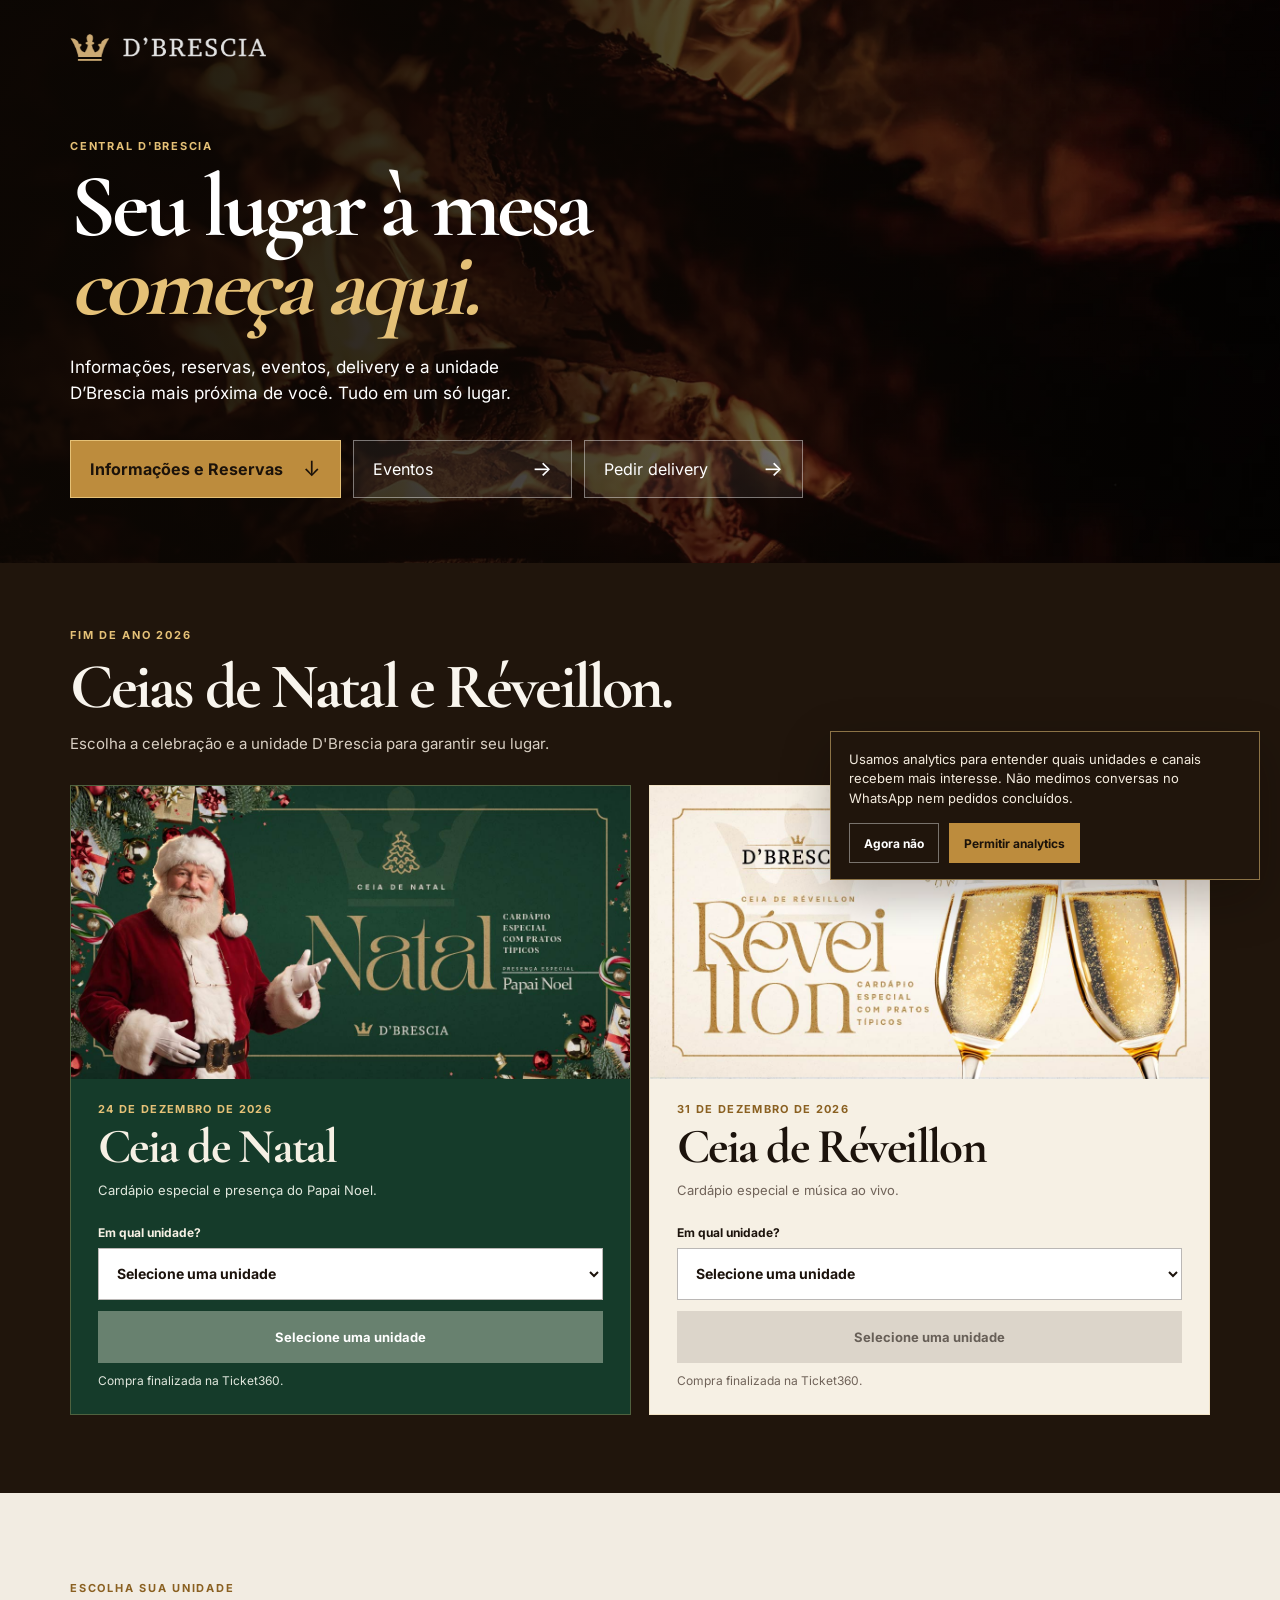
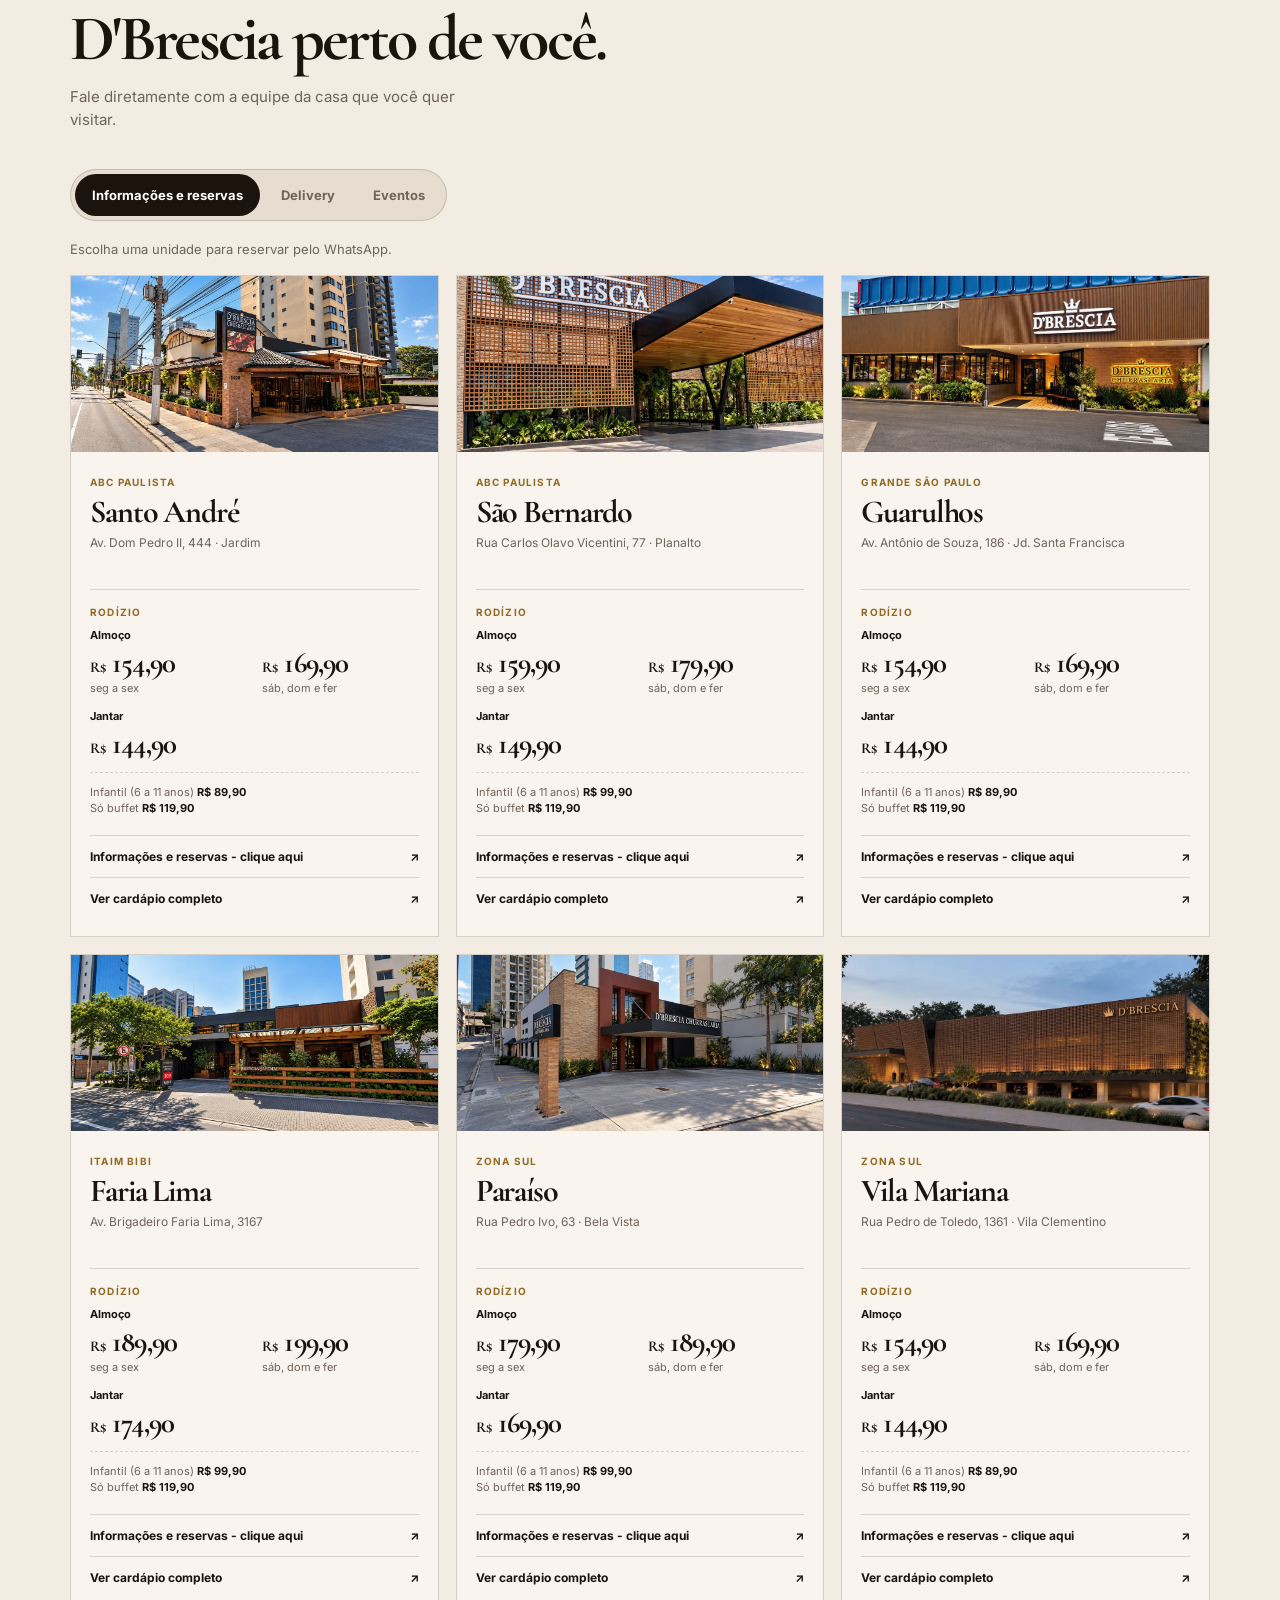
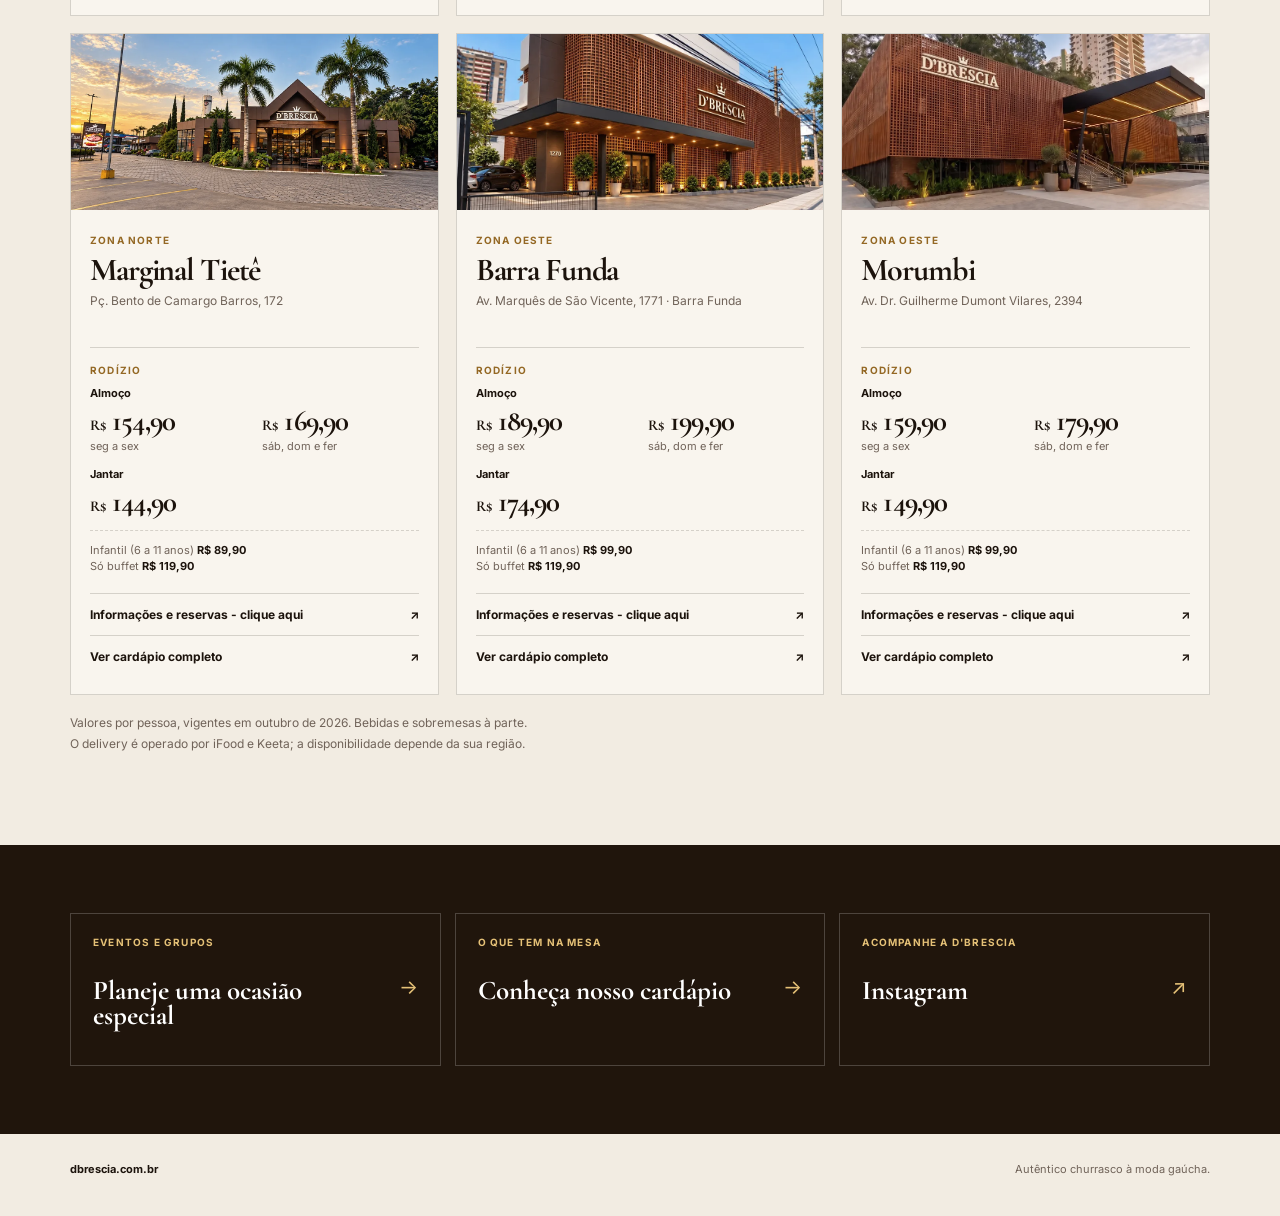
==== commit 46cbdb2c: "Adiciona ceias de Natal e Réveillon ao tree" ====
--- a/tree/index.html
+++ b/tree/index.html
@@ -1,9 +1,9 @@
 <!doctype html>
 <html lang="pt-BR"><head>
 <meta charset="utf-8"><meta name="viewport" content="width=device-width, initial-scale=1"><meta name="theme-color" content="#17110b"><meta name="description" content="Reserve sua mesa, peça delivery e encontre a unidade D'Brescia mais próxima."><title>Central D'Brescia | Reservas, delivery e unidades</title>
-<link rel="stylesheet" href="../assets/fonts/google-fonts.css"><link rel="stylesheet" href="central.css"></head><body>
+<link rel="stylesheet" href="../assets/fonts/google-fonts.css"><link rel="stylesheet" href="central.css"><link rel="stylesheet" href="ceias.css"></head><body>
 <a class="skip-link" href="#unidades">Ir para as unidades</a><header class="hero"><img class="hero__image" src="../assets/optimized/hero-fire.webp" alt="" aria-hidden="true"><div class="hero__veil" aria-hidden="true"></div><div class="shell hero__content"><a class="brand" href="../" aria-label="Ir para o site da D'Brescia"><img src="../assets/figma/fe874.png" alt="D'Brescia Churrascaria"></a><p class="eyebrow">Central D'Brescia</p><h1>Seu lugar à mesa<br><em>começa aqui.</em></h1><p class="intro">Informações, reservas, eventos, delivery e a unidade D’Brescia mais próxima de você. Tudo em um só lugar.</p><div class="quick-actions"><a href="#unidades" class="quick-action quick-action--primary"><span>Informações e Reservas</span><b aria-hidden="true">↓</b></a><button type="button" class="quick-action" data-show-events><span>Eventos</span><b aria-hidden="true">→</b></button><button type="button" class="quick-action" data-show-delivery><span>Pedir delivery</span><b aria-hidden="true">→</b></button></div></div></header>
-<main><section class="directory shell" id="unidades" aria-labelledby="directory-title"><div class="section-heading"><div><p class="eyebrow eyebrow--dark">Escolha sua unidade</p><h2 id="directory-title">D'Brescia perto de você.</h2><p>Fale diretamente com a equipe da casa que você quer visitar.</p></div></div><div class="mode-switch" role="group" aria-label="Tipo de atendimento"><button class="mode-switch__button is-active" type="button" data-mode="reservation" aria-pressed="true">Informações e reservas</button><button class="mode-switch__button" type="button" data-mode="delivery" aria-pressed="false">Delivery</button><button class="mode-switch__button" type="button" data-mode="events" aria-pressed="false">Eventos</button></div><p class="directory-status" aria-live="polite" data-directory-status>Escolha uma unidade para reservar pelo WhatsApp.</p><div class="unit-grid">
+<main><section class="ceias" id="ceias" aria-labelledby="ceias-title"><div class="shell"><div class="ceias__head"><p class="eyebrow">Fim de ano 2026</p><h2 id="ceias-title">Ceias de Natal e Réveillon.</h2><p>Escolha a celebração e a unidade D'Brescia para garantir seu lugar.</p></div><div class="ceias__grid"><article class="ceia-card ceia-card--natal" data-ceia="natal"><img src="img/ceia-natal-2026.jpg" alt="" width="1200" height="628"><div class="ceia-card__content"><span class="ceia-card__date">24 de dezembro de 2026</span><h3>Ceia de Natal</h3><p class="ceia-card__description">Cardápio especial e presença do Papai Noel.</p><div class="ceia-card__purchase"><label for="ceia-natal-unidade">Em qual unidade?</label><select id="ceia-natal-unidade" data-ceia-unit><option value="">Selecione uma unidade</option></select><a class="ceia-card__action" data-ceia-action aria-disabled="true" target="_blank" rel="noopener noreferrer">Selecione uma unidade</a><p class="ceia-card__note">Compra finalizada na Ticket360.</p></div></div></article><article class="ceia-card ceia-card--reveillon" data-ceia="reveillon"><img src="img/ceia-reveillon-2026.jpg" alt="" width="1200" height="628"><div class="ceia-card__content"><span class="ceia-card__date">31 de dezembro de 2026</span><h3>Ceia de Réveillon</h3><p class="ceia-card__description">Cardápio especial e música ao vivo.</p><div class="ceia-card__purchase"><label for="ceia-reveillon-unidade">Em qual unidade?</label><select id="ceia-reveillon-unidade" data-ceia-unit><option value="">Selecione uma unidade</option></select><a class="ceia-card__action" data-ceia-action aria-disabled="true" target="_blank" rel="noopener noreferrer">Selecione uma unidade</a><p class="ceia-card__note">Compra finalizada na Ticket360.</p></div></div></article></div></div></section><section class="directory shell" id="unidades" aria-labelledby="directory-title"><div class="section-heading"><div><p class="eyebrow eyebrow--dark">Escolha sua unidade</p><h2 id="directory-title">D'Brescia perto de você.</h2><p>Fale diretamente com a equipe da casa que você quer visitar.</p></div></div><div class="mode-switch" role="group" aria-label="Tipo de atendimento"><button class="mode-switch__button is-active" type="button" data-mode="reservation" aria-pressed="true">Informações e reservas</button><button class="mode-switch__button" type="button" data-mode="delivery" aria-pressed="false">Delivery</button><button class="mode-switch__button" type="button" data-mode="events" aria-pressed="false">Eventos</button></div><p class="directory-status" aria-live="polite" data-directory-status>Escolha uma unidade para reservar pelo WhatsApp.</p><div class="unit-grid">
 <article class="unit-card" data-unit="santo-andre" data-delivery="true"><img src="../assets/optimized/unidade-santo-andre.webp" data-event-image="../assets/units/santo-andre/gallery-01.webp" alt="Ambiente da unidade Santo André"><div class="unit-card__content"><span>ABC Paulista</span><h3>Santo André</h3><p>Av. Dom Pedro II, 444 · Jardim</p><a data-reservation href="https://wa.me/5511996057584" target="_blank" rel="noreferrer">Informações e reservas - clique aqui <b>↗</b></a><a data-event-link aria-label="Reservar evento na unidade Santo André" href="https://api.whatsapp.com/send?phone=5511996057584&amp;text=Ola%20gostaria%20de%20fazer%20um%20evento%20na%20unidade%20Santo%20Andr%C3%A9" target="_blank" rel="noreferrer">Reservar agora <b>↗</b></a><a data-delivery-link aria-label="Pedir no iFood" href="https://www.ifood.com.br/delivery/santo-andre-sp/dbrescia-churrascaria---santo-andre-jardim/357839e2-0d95-4110-851f-fc168f4df220?utm_medium=share" target="_blank" rel="noreferrer"><span class="delivery-link__label"><img class="partner-mark partner-mark--ifood" src="img/ifood_icon.png" alt=""><span>Pedir delivery</span></span><b>↗</b></a><a data-delivery-link aria-label="Pedir no Keeta" href="https://url-eu.mykeeta.com/9Jpkhonz" target="_blank" rel="noreferrer"><span class="delivery-link__label"><img class="partner-mark partner-mark--keeta" src="img/keeta_icon.png" alt=""><span>Pedir delivery</span></span><b>↗</b></a></div></article>
 <article class="unit-card" data-unit="sao-bernardo" data-delivery="true"><img src="../assets/optimized/unidade-sao-bernardo.webp" data-event-image="../assets/units/sao-bernardo/gallery-01.webp" alt="Ambiente da unidade São Bernardo"><div class="unit-card__content"><span>ABC Paulista</span><h3>São Bernardo</h3><p>Rua Carlos Olavo Vicentini, 77 · Planalto</p><a data-reservation href="https://wa.me/5511913662743" target="_blank" rel="noreferrer">Informações e reservas - clique aqui <b>↗</b></a><a data-event-link aria-label="Reservar evento na unidade São Bernardo" href="https://api.whatsapp.com/send?phone=5511913662743&amp;text=Ola%20gostaria%20de%20fazer%20um%20evento%20na%20unidade%20S%C3%A3o%20Bernardo" target="_blank" rel="noreferrer">Reservar agora <b>↗</b></a><a data-delivery-link aria-label="Pedir no iFood" href="https://www.ifood.com.br/delivery/sao-bernardo-do-campo-sp/dbrescia---sbc-planalto/e945426a-7231-4cc5-a6ae-5d58d0cadf4e?utm_medium=share" target="_blank" rel="noreferrer"><span class="delivery-link__label"><img class="partner-mark partner-mark--ifood" src="img/ifood_icon.png" alt=""><span>Pedir delivery</span></span><b>↗</b></a><a data-delivery-link aria-label="Pedir no Keeta" href="https://url-eu.mykeeta.com/NmXInhHz" target="_blank" rel="noreferrer"><span class="delivery-link__label"><img class="partner-mark partner-mark--keeta" src="img/keeta_icon.png" alt=""><span>Pedir delivery</span></span><b>↗</b></a></div></article>
 <article class="unit-card" data-unit="guarulhos" data-delivery="true"><img src="../assets/optimized/unidade-guarulhos.webp" data-event-image="../assets/units/guarulhos/gallery-01.webp" alt="Ambiente da unidade Guarulhos"><div class="unit-card__content"><span>Grande São Paulo</span><h3>Guarulhos</h3><p>Av. Antônio de Souza, 186 · Jd. Santa Francisca</p><a data-reservation href="https://wa.me/5511977891460" target="_blank" rel="noreferrer">Informações e reservas - clique aqui <b>↗</b></a><a data-event-link aria-label="Reservar evento na unidade Guarulhos" href="https://api.whatsapp.com/send?phone=5511977891460&amp;text=Ola%20gostaria%20de%20fazer%20um%20evento%20na%20unidade%20Guarulhos" target="_blank" rel="noreferrer">Reservar agora <b>↗</b></a><a data-delivery-link aria-label="Pedir no iFood" href="https://www.ifood.com.br/delivery/guarulhos-sp/dbrescia-guarulhos-jardim-santa-francisca/f6942df5-fcc2-46cf-9b38-d2be1571c458?utm_medium=share" target="_blank" rel="noreferrer"><span class="delivery-link__label"><img class="partner-mark partner-mark--ifood" src="img/ifood_icon.png" alt=""><span>Pedir delivery</span></span><b>↗</b></a><a data-delivery-link aria-label="Pedir no Keeta" href="https://url-eu.mykeeta.com/ni6B93lz" target="_blank" rel="noreferrer"><span class="delivery-link__label"><img class="partner-mark partner-mark--keeta" src="img/keeta_icon.png" alt=""><span>Pedir delivery</span></span><b>↗</b></a></div></article>
@@ -13,4 +13,4 @@
 <article class="unit-card" data-unit="marginal-tiete" data-delivery="true"><img src="../assets/optimized/unidade-marginal-tiete.webp" data-event-image="../assets/units/marginal-tiete/gallery-01.webp" alt="Ambiente da unidade Marginal Tietê"><div class="unit-card__content"><span>Zona Norte</span><h3>Marginal Tietê</h3><p>Pç. Bento de Camargo Barros, 172</p><a data-reservation href="https://wa.me/5511913707061" target="_blank" rel="noreferrer">Informações e reservas - clique aqui <b>↗</b></a><a data-event-link aria-label="Reservar evento na unidade Marginal Tietê" href="https://api.whatsapp.com/send?phone=5511913707061&amp;text=Ola%20gostaria%20de%20fazer%20um%20evento%20na%20unidade%20Marginal%20Tiet%C3%AA" target="_blank" rel="noreferrer">Reservar agora <b>↗</b></a><a data-delivery-link aria-label="Pedir no iFood" href="https://www.ifood.com.br/delivery/sao-paulo-sp/dbrescia-churrascaria---anhembi-ponte-pequena/7b18e98c-14c0-4794-aaab-cb69a06d0c6c?utm_medium=share" target="_blank" rel="noreferrer"><span class="delivery-link__label"><img class="partner-mark partner-mark--ifood" src="img/ifood_icon.png" alt=""><span>Pedir delivery</span></span><b>↗</b></a><a data-delivery-link aria-label="Pedir no Keeta" href="https://url-eu.mykeeta.com/z5KJk7sz" target="_blank" rel="noreferrer"><span class="delivery-link__label"><img class="partner-mark partner-mark--keeta" src="img/keeta_icon.png" alt=""><span>Pedir delivery</span></span><b>↗</b></a></div></article>
 <article class="unit-card" data-unit="barra-funda" data-delivery="false"><img src="../assets/optimized/unidade-barra-funda.webp" data-event-image="../assets/units/barra-funda/gallery-01.webp" alt="Ambiente da unidade Barra Funda"><div class="unit-card__content"><span>Zona Oeste</span><h3>Barra Funda</h3><p>Av. Marquês de São Vicente, 1771 · Barra Funda</p><a data-reservation href="https://wa.me/5511943976727" target="_blank" rel="noreferrer">Informações e reservas - clique aqui <b>↗</b></a><a data-event-link aria-label="Reservar evento na unidade Barra Funda" href="https://api.whatsapp.com/send?phone=5511943976727&amp;text=Ola%20gostaria%20de%20fazer%20um%20evento%20na%20unidade%20Barra%20Funda" target="_blank" rel="noreferrer">Reservar agora <b>↗</b></a></div></article>
 <article class="unit-card" data-unit="morumbi" data-delivery="true"><img src="../assets/optimized/unidade-morumbi.webp" data-event-image="../assets/units/morumbi/gallery-01.webp" alt="Ambiente da unidade Morumbi"><div class="unit-card__content"><span>Zona Oeste</span><h3>Morumbi</h3><p>Av. Dr. Guilherme Dumont Vilares, 2394</p><a data-reservation href="https://wa.me/5511995706960" target="_blank" rel="noreferrer">Informações e reservas - clique aqui <b>↗</b></a><a data-event-link aria-label="Reservar evento na unidade Morumbi" href="https://api.whatsapp.com/send?phone=5511995706960&amp;text=Ola%20gostaria%20de%20fazer%20um%20evento%20na%20unidade%20Morumbi" target="_blank" rel="noreferrer">Reservar agora <b>↗</b></a><a data-delivery-link aria-label="Pedir no iFood" href="https://www.ifood.com.br/delivery/sao-paulo-sp/dbrescia-churrascaria---morumbi-jardim-londrina/d4861f5e-2069-4886-944d-3065ae4674b9?utm_medium=share" target="_blank" rel="noreferrer"><span class="delivery-link__label"><img class="partner-mark partner-mark--ifood" src="img/ifood_icon.png" alt=""><span>Pedir delivery</span></span><b>↗</b></a><a data-delivery-link aria-label="Pedir no Keeta" href="https://url-eu.mykeeta.com/NDk9bziz" target="_blank" rel="noreferrer"><span class="delivery-link__label"><img class="partner-mark partner-mark--keeta" src="img/keeta_icon.png" alt=""><span>Pedir delivery</span></span><b>↗</b></a></div></article>
-</div><p class="delivery-note">O delivery é operado por iFood e Keeta; a disponibilidade depende da sua região.</p></section><section class="other-links"><div class="shell other-links__grid"><a href="../#eventos"><span>Eventos e grupos</span><strong>Planeje uma ocasião especial <b>→</b></strong></a><a href="../#cardapio"><span>O que tem na mesa</span><strong>Conheça nosso cardápio <b>→</b></strong></a><a href="https://www.instagram.com/dbresciachurrascaria/" target="_blank" rel="noreferrer"><span>Acompanhe a D'Brescia</span><strong>Instagram <b>↗</b></strong></a></div></section></main><footer class="footer shell"><a href="../">dbrescia.com.br</a><span>Autêntico churrasco à moda gaúcha.</span></footer><script src="precos.js"></script><script src="central.js"></script><script src="analytics-config.js"></script><script src="analytics.js"></script></body></html>
+</div><p class="delivery-note">O delivery é operado por iFood e Keeta; a disponibilidade depende da sua região.</p></section><section class="other-links"><div class="shell other-links__grid"><a href="../#eventos"><span>Eventos e grupos</span><strong>Planeje uma ocasião especial <b>→</b></strong></a><a href="../#cardapio"><span>O que tem na mesa</span><strong>Conheça nosso cardápio <b>→</b></strong></a><a href="https://www.instagram.com/dbresciachurrascaria/" target="_blank" rel="noreferrer"><span>Acompanhe a D'Brescia</span><strong>Instagram <b>↗</b></strong></a></div></section></main><footer class="footer shell"><a href="../">dbrescia.com.br</a><span>Autêntico churrasco à moda gaúcha.</span></footer><script src="precos.js"></script><script src="ceias.js"></script><script src="central.js"></script><script src="analytics-config.js"></script><script src="analytics.js"></script></body></html>
--- a/tree/ceias.css
+++ b/tree/ceias.css
@@ -0,0 +1,29 @@
+.ceias{padding:65px 0 78px;background:#20150c;color:#f9f5ee}
+.ceias__head{max-width:900px}
+.ceias__head h2{font-size:clamp(43px,5vw,64px);line-height:.94}
+.ceias__head>p:last-child{max-width:540px;margin:15px 0 0;color:#d8cfc3;font-size:15px;line-height:1.55}
+.ceias__grid{display:grid;grid-template-columns:repeat(2,minmax(0,1fr));gap:18px;margin-top:30px}
+.ceia-card{display:flex;min-width:0;flex-direction:column;overflow:hidden;border:1px solid rgba(229,193,119,.28)}
+.ceia-card--natal{background:#153b2a;color:#f6f0e4}
+.ceia-card--reveillon{background:#f6f0e4;color:#1c130c}
+.ceia-card>img{display:block;width:100%;height:auto;aspect-ratio:1200/628;object-fit:cover}
+.ceia-card__content{display:flex;flex:1;flex-direction:column;padding:23px 27px 25px}
+.ceia-card__date{display:block;margin-bottom:8px;font-size:11px;font-weight:800;letter-spacing:.12em;text-transform:uppercase}
+.ceia-card--natal .ceia-card__date{color:#e5c177}
+.ceia-card--reveillon .ceia-card__date{color:#8a6021}
+.ceia-card h3{margin:0;font-family:'Cormorant Garamond',Georgia,serif;font-size:clamp(39px,4vw,49px);letter-spacing:-.035em;line-height:.94}
+.ceia-card__description{min-height:22px;margin:11px 0 22px;font-size:13px;line-height:1.5}
+.ceia-card--natal .ceia-card__description,.ceia-card--natal .ceia-card__note{color:#e0e7dd}
+.ceia-card--reveillon .ceia-card__description,.ceia-card--reveillon .ceia-card__note{color:#706359}
+.ceia-card__purchase{margin-top:auto}
+.ceia-card__purchase label{display:block;margin-bottom:8px;font-size:12px;font-weight:800}
+.ceia-card__purchase select{display:block;width:100%;min-height:52px;padding:0 14px;border:1px solid rgba(28,19,12,.3);border-radius:0;background:#fff;color:#1c130c;font:600 14px Inter,Arial,sans-serif;cursor:pointer}
+.ceia-card__action{display:flex;min-height:52px;align-items:center;justify-content:center;margin-top:11px;padding:12px 15px;font-size:13px;font-weight:800;text-align:center;transition:background .18s}
+.ceia-card--natal .ceia-card__action:not([aria-disabled="true"]){background:#d9b46d;color:#1c130c}
+.ceia-card--natal .ceia-card__action:not([aria-disabled="true"]):hover{background:#f1d49a}
+.ceia-card--reveillon .ceia-card__action:not([aria-disabled="true"]){background:#1c130c;color:#fff}
+.ceia-card--reveillon .ceia-card__action:not([aria-disabled="true"]):hover{background:#8a6021}
+.ceia-card--natal .ceia-card__action[aria-disabled="true"]{background:#68816f;color:#fff;cursor:default}
+.ceia-card--reveillon .ceia-card__action[aria-disabled="true"]{background:#dcd5ca;color:#675f57;cursor:default}
+.ceia-card__note{margin:9px 0 0;font-size:12px;line-height:1.45}
+@media(max-width:760px){.ceias{padding:53px 0 63px}.ceias__grid{grid-template-columns:1fr;gap:15px;margin-top:25px}.ceia-card__content{padding:21px 20px 23px}.ceia-card__description{min-height:0;margin-bottom:20px}}
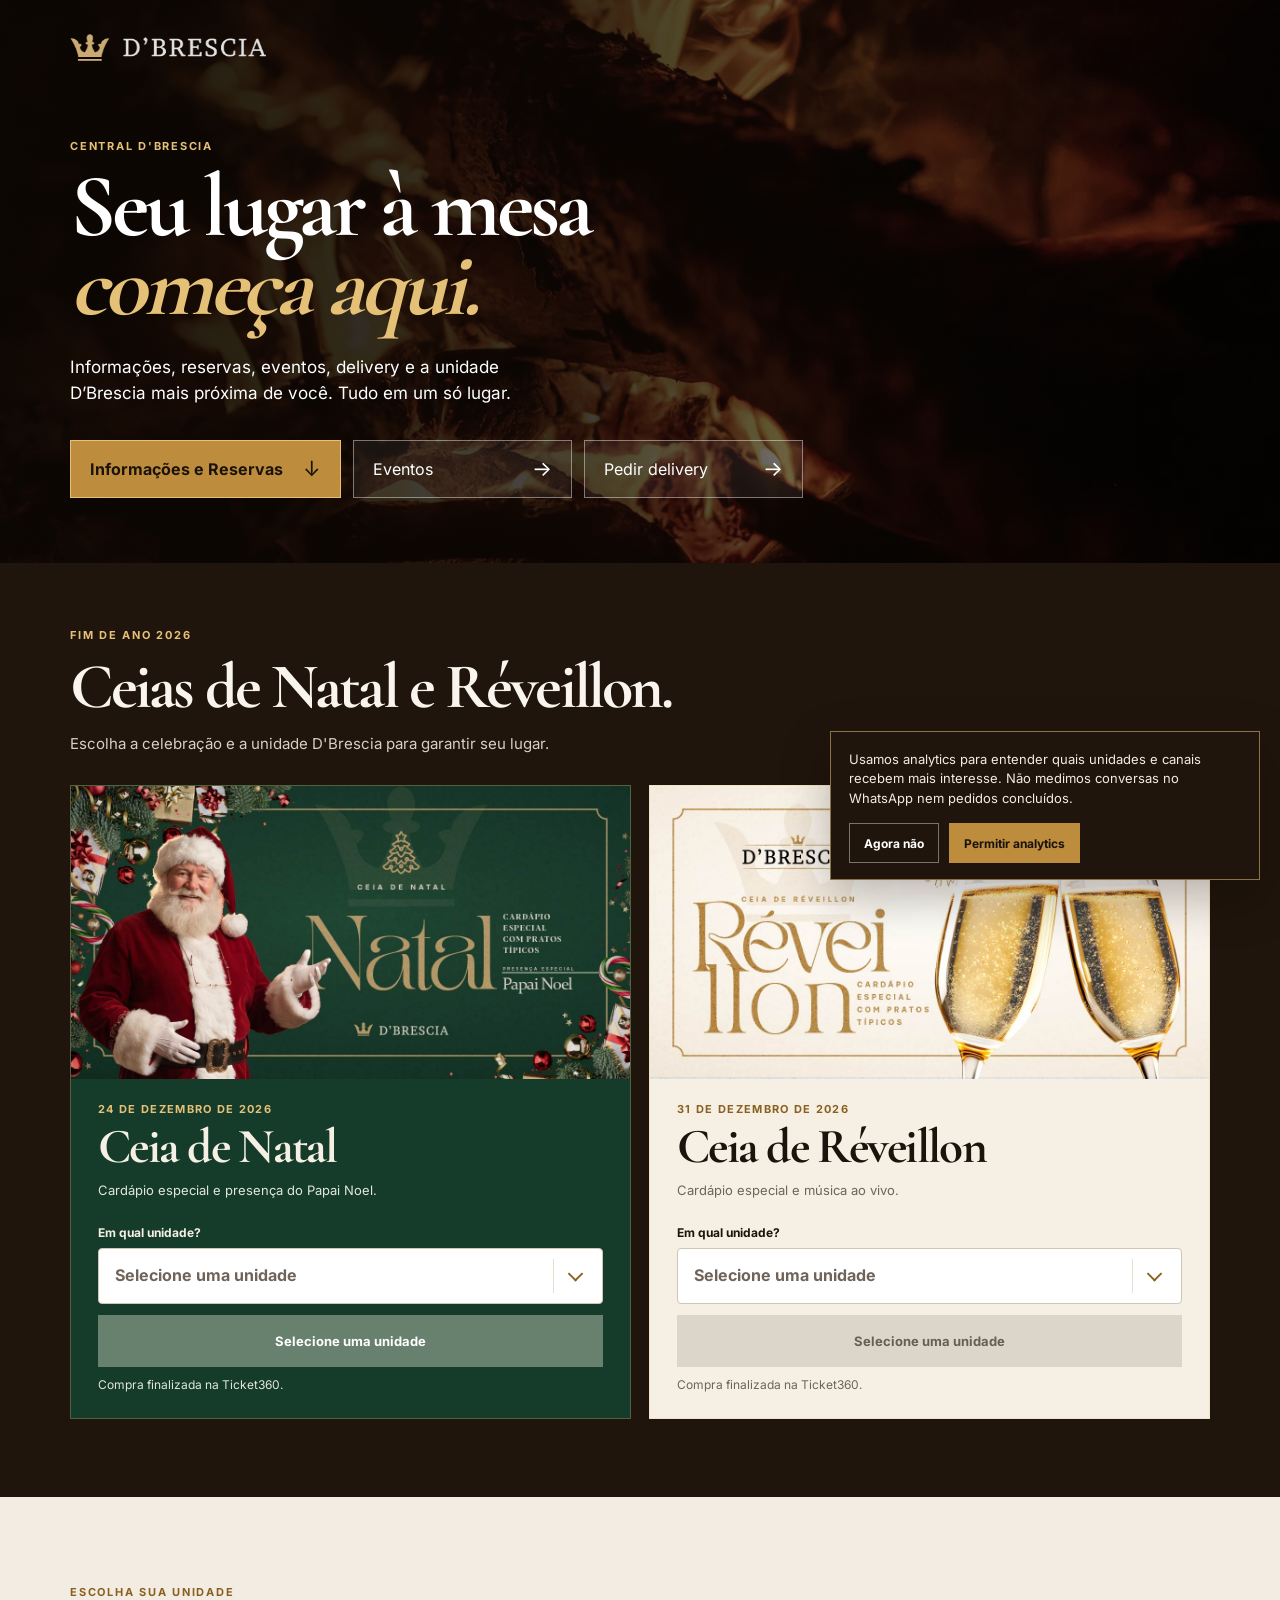
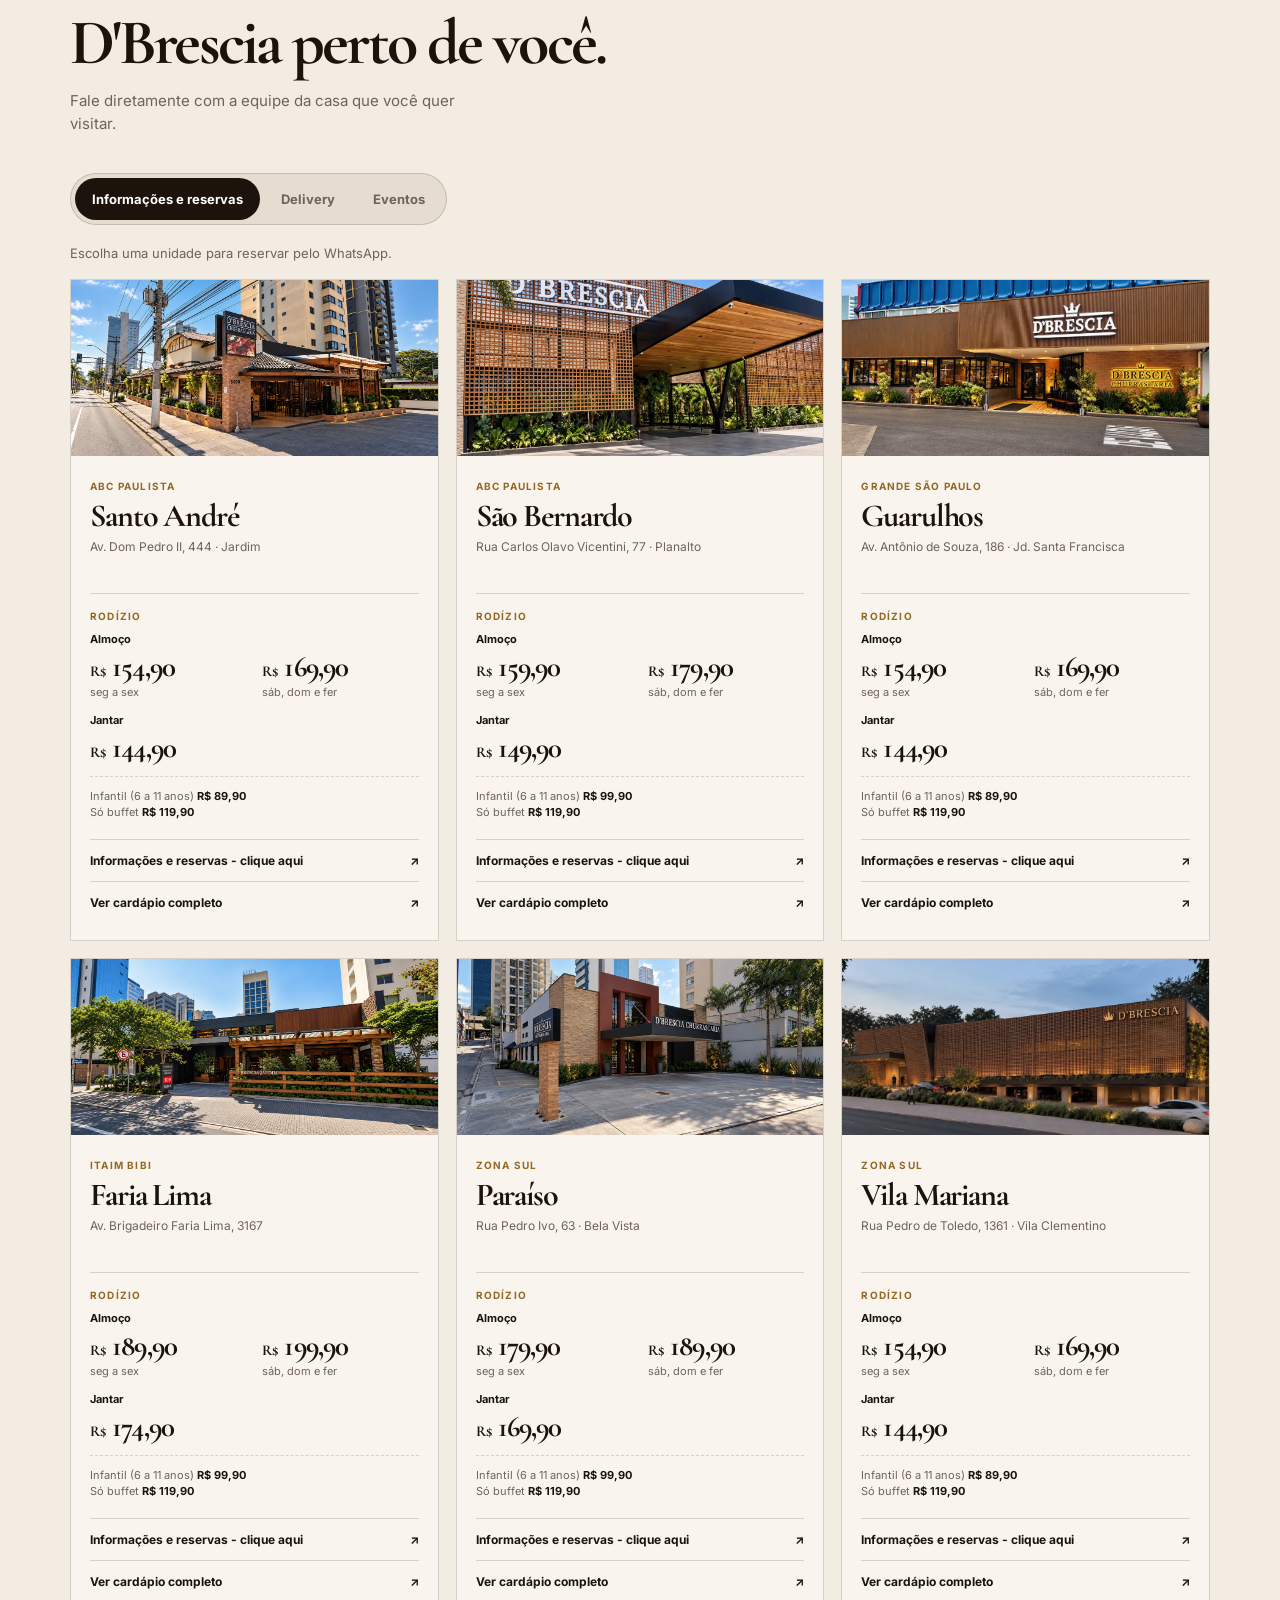
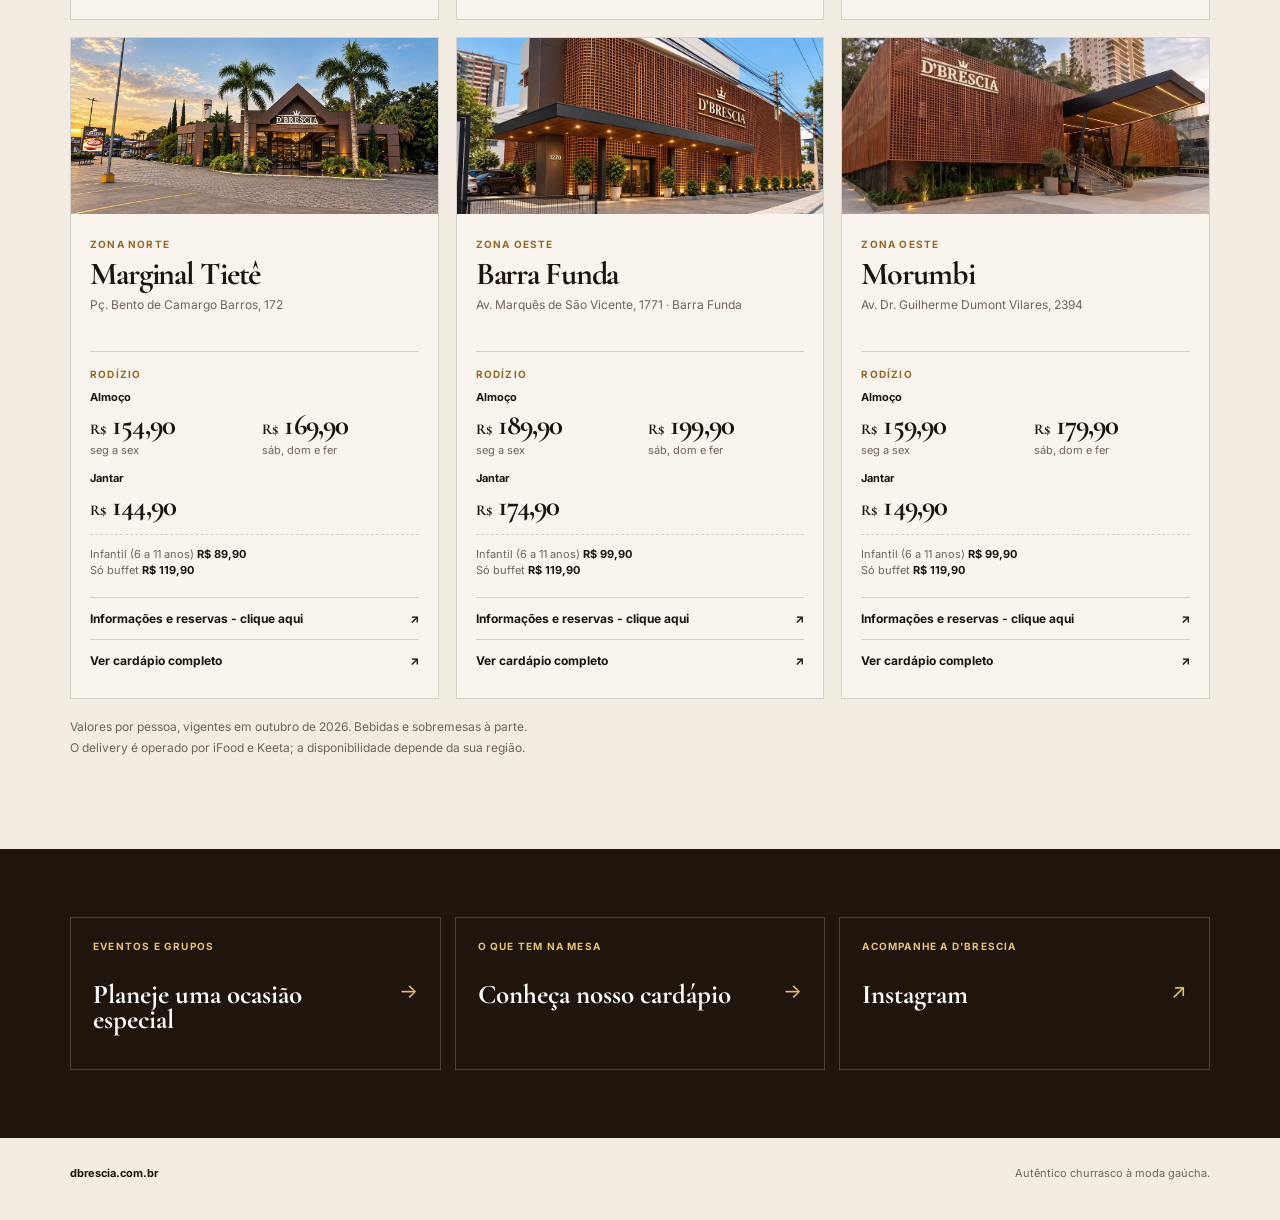
==== commit acb71bec: "Refina seletores de unidade das ceias" ====
--- a/tree/index.html
+++ b/tree/index.html
@@ -3,7 +3,7 @@
 <meta charset="utf-8"><meta name="viewport" content="width=device-width, initial-scale=1"><meta name="theme-color" content="#17110b"><meta name="description" content="Reserve sua mesa, peça delivery e encontre a unidade D'Brescia mais próxima."><title>Central D'Brescia | Reservas, delivery e unidades</title>
 <link rel="stylesheet" href="../assets/fonts/google-fonts.css"><link rel="stylesheet" href="central.css"><link rel="stylesheet" href="ceias.css"></head><body>
 <a class="skip-link" href="#unidades">Ir para as unidades</a><header class="hero"><img class="hero__image" src="../assets/optimized/hero-fire.webp" alt="" aria-hidden="true"><div class="hero__veil" aria-hidden="true"></div><div class="shell hero__content"><a class="brand" href="../" aria-label="Ir para o site da D'Brescia"><img src="../assets/figma/fe874.png" alt="D'Brescia Churrascaria"></a><p class="eyebrow">Central D'Brescia</p><h1>Seu lugar à mesa<br><em>começa aqui.</em></h1><p class="intro">Informações, reservas, eventos, delivery e a unidade D’Brescia mais próxima de você. Tudo em um só lugar.</p><div class="quick-actions"><a href="#unidades" class="quick-action quick-action--primary"><span>Informações e Reservas</span><b aria-hidden="true">↓</b></a><button type="button" class="quick-action" data-show-events><span>Eventos</span><b aria-hidden="true">→</b></button><button type="button" class="quick-action" data-show-delivery><span>Pedir delivery</span><b aria-hidden="true">→</b></button></div></div></header>
-<main><section class="ceias" id="ceias" aria-labelledby="ceias-title"><div class="shell"><div class="ceias__head"><p class="eyebrow">Fim de ano 2026</p><h2 id="ceias-title">Ceias de Natal e Réveillon.</h2><p>Escolha a celebração e a unidade D'Brescia para garantir seu lugar.</p></div><div class="ceias__grid"><article class="ceia-card ceia-card--natal" data-ceia="natal"><img src="img/ceia-natal-2026.jpg" alt="" width="1200" height="628"><div class="ceia-card__content"><span class="ceia-card__date">24 de dezembro de 2026</span><h3>Ceia de Natal</h3><p class="ceia-card__description">Cardápio especial e presença do Papai Noel.</p><div class="ceia-card__purchase"><label for="ceia-natal-unidade">Em qual unidade?</label><select id="ceia-natal-unidade" data-ceia-unit><option value="">Selecione uma unidade</option></select><a class="ceia-card__action" data-ceia-action aria-disabled="true" target="_blank" rel="noopener noreferrer">Selecione uma unidade</a><p class="ceia-card__note">Compra finalizada na Ticket360.</p></div></div></article><article class="ceia-card ceia-card--reveillon" data-ceia="reveillon"><img src="img/ceia-reveillon-2026.jpg" alt="" width="1200" height="628"><div class="ceia-card__content"><span class="ceia-card__date">31 de dezembro de 2026</span><h3>Ceia de Réveillon</h3><p class="ceia-card__description">Cardápio especial e música ao vivo.</p><div class="ceia-card__purchase"><label for="ceia-reveillon-unidade">Em qual unidade?</label><select id="ceia-reveillon-unidade" data-ceia-unit><option value="">Selecione uma unidade</option></select><a class="ceia-card__action" data-ceia-action aria-disabled="true" target="_blank" rel="noopener noreferrer">Selecione uma unidade</a><p class="ceia-card__note">Compra finalizada na Ticket360.</p></div></div></article></div></div></section><section class="directory shell" id="unidades" aria-labelledby="directory-title"><div class="section-heading"><div><p class="eyebrow eyebrow--dark">Escolha sua unidade</p><h2 id="directory-title">D'Brescia perto de você.</h2><p>Fale diretamente com a equipe da casa que você quer visitar.</p></div></div><div class="mode-switch" role="group" aria-label="Tipo de atendimento"><button class="mode-switch__button is-active" type="button" data-mode="reservation" aria-pressed="true">Informações e reservas</button><button class="mode-switch__button" type="button" data-mode="delivery" aria-pressed="false">Delivery</button><button class="mode-switch__button" type="button" data-mode="events" aria-pressed="false">Eventos</button></div><p class="directory-status" aria-live="polite" data-directory-status>Escolha uma unidade para reservar pelo WhatsApp.</p><div class="unit-grid">
+<main><section class="ceias" id="ceias" aria-labelledby="ceias-title"><div class="shell"><div class="ceias__head"><p class="eyebrow">Fim de ano 2026</p><h2 id="ceias-title">Ceias de Natal e Réveillon.</h2><p>Escolha a celebração e a unidade D'Brescia para garantir seu lugar.</p></div><div class="ceias__grid"><article class="ceia-card ceia-card--natal" data-ceia="natal"><img src="img/ceia-natal-2026.jpg" alt="" width="1200" height="628"><div class="ceia-card__content"><span class="ceia-card__date">24 de dezembro de 2026</span><h3>Ceia de Natal</h3><p class="ceia-card__description">Cardápio especial e presença do Papai Noel.</p><div class="ceia-card__purchase"><label for="ceia-natal-unidade">Em qual unidade?</label><span class="ceia-card__select"><select id="ceia-natal-unidade" data-ceia-unit required><option value="">Selecione uma unidade</option></select></span><a class="ceia-card__action" data-ceia-action aria-disabled="true" target="_blank" rel="noopener noreferrer">Selecione uma unidade</a><p class="ceia-card__note">Compra finalizada na Ticket360.</p></div></div></article><article class="ceia-card ceia-card--reveillon" data-ceia="reveillon"><img src="img/ceia-reveillon-2026.jpg" alt="" width="1200" height="628"><div class="ceia-card__content"><span class="ceia-card__date">31 de dezembro de 2026</span><h3>Ceia de Réveillon</h3><p class="ceia-card__description">Cardápio especial e música ao vivo.</p><div class="ceia-card__purchase"><label for="ceia-reveillon-unidade">Em qual unidade?</label><span class="ceia-card__select"><select id="ceia-reveillon-unidade" data-ceia-unit required><option value="">Selecione uma unidade</option></select></span><a class="ceia-card__action" data-ceia-action aria-disabled="true" target="_blank" rel="noopener noreferrer">Selecione uma unidade</a><p class="ceia-card__note">Compra finalizada na Ticket360.</p></div></div></article></div></div></section><section class="directory shell" id="unidades" aria-labelledby="directory-title"><div class="section-heading"><div><p class="eyebrow eyebrow--dark">Escolha sua unidade</p><h2 id="directory-title">D'Brescia perto de você.</h2><p>Fale diretamente com a equipe da casa que você quer visitar.</p></div></div><div class="mode-switch" role="group" aria-label="Tipo de atendimento"><button class="mode-switch__button is-active" type="button" data-mode="reservation" aria-pressed="true">Informações e reservas</button><button class="mode-switch__button" type="button" data-mode="delivery" aria-pressed="false">Delivery</button><button class="mode-switch__button" type="button" data-mode="events" aria-pressed="false">Eventos</button></div><p class="directory-status" aria-live="polite" data-directory-status>Escolha uma unidade para reservar pelo WhatsApp.</p><div class="unit-grid">
 <article class="unit-card" data-unit="santo-andre" data-delivery="true"><img src="../assets/optimized/unidade-santo-andre.webp" data-event-image="../assets/units/santo-andre/gallery-01.webp" alt="Ambiente da unidade Santo André"><div class="unit-card__content"><span>ABC Paulista</span><h3>Santo André</h3><p>Av. Dom Pedro II, 444 · Jardim</p><a data-reservation href="https://wa.me/5511996057584" target="_blank" rel="noreferrer">Informações e reservas - clique aqui <b>↗</b></a><a data-event-link aria-label="Reservar evento na unidade Santo André" href="https://api.whatsapp.com/send?phone=5511996057584&amp;text=Ola%20gostaria%20de%20fazer%20um%20evento%20na%20unidade%20Santo%20Andr%C3%A9" target="_blank" rel="noreferrer">Reservar agora <b>↗</b></a><a data-delivery-link aria-label="Pedir no iFood" href="https://www.ifood.com.br/delivery/santo-andre-sp/dbrescia-churrascaria---santo-andre-jardim/357839e2-0d95-4110-851f-fc168f4df220?utm_medium=share" target="_blank" rel="noreferrer"><span class="delivery-link__label"><img class="partner-mark partner-mark--ifood" src="img/ifood_icon.png" alt=""><span>Pedir delivery</span></span><b>↗</b></a><a data-delivery-link aria-label="Pedir no Keeta" href="https://url-eu.mykeeta.com/9Jpkhonz" target="_blank" rel="noreferrer"><span class="delivery-link__label"><img class="partner-mark partner-mark--keeta" src="img/keeta_icon.png" alt=""><span>Pedir delivery</span></span><b>↗</b></a></div></article>
 <article class="unit-card" data-unit="sao-bernardo" data-delivery="true"><img src="../assets/optimized/unidade-sao-bernardo.webp" data-event-image="../assets/units/sao-bernardo/gallery-01.webp" alt="Ambiente da unidade São Bernardo"><div class="unit-card__content"><span>ABC Paulista</span><h3>São Bernardo</h3><p>Rua Carlos Olavo Vicentini, 77 · Planalto</p><a data-reservation href="https://wa.me/5511913662743" target="_blank" rel="noreferrer">Informações e reservas - clique aqui <b>↗</b></a><a data-event-link aria-label="Reservar evento na unidade São Bernardo" href="https://api.whatsapp.com/send?phone=5511913662743&amp;text=Ola%20gostaria%20de%20fazer%20um%20evento%20na%20unidade%20S%C3%A3o%20Bernardo" target="_blank" rel="noreferrer">Reservar agora <b>↗</b></a><a data-delivery-link aria-label="Pedir no iFood" href="https://www.ifood.com.br/delivery/sao-bernardo-do-campo-sp/dbrescia---sbc-planalto/e945426a-7231-4cc5-a6ae-5d58d0cadf4e?utm_medium=share" target="_blank" rel="noreferrer"><span class="delivery-link__label"><img class="partner-mark partner-mark--ifood" src="img/ifood_icon.png" alt=""><span>Pedir delivery</span></span><b>↗</b></a><a data-delivery-link aria-label="Pedir no Keeta" href="https://url-eu.mykeeta.com/NmXInhHz" target="_blank" rel="noreferrer"><span class="delivery-link__label"><img class="partner-mark partner-mark--keeta" src="img/keeta_icon.png" alt=""><span>Pedir delivery</span></span><b>↗</b></a></div></article>
 <article class="unit-card" data-unit="guarulhos" data-delivery="true"><img src="../assets/optimized/unidade-guarulhos.webp" data-event-image="../assets/units/guarulhos/gallery-01.webp" alt="Ambiente da unidade Guarulhos"><div class="unit-card__content"><span>Grande São Paulo</span><h3>Guarulhos</h3><p>Av. Antônio de Souza, 186 · Jd. Santa Francisca</p><a data-reservation href="https://wa.me/5511977891460" target="_blank" rel="noreferrer">Informações e reservas - clique aqui <b>↗</b></a><a data-event-link aria-label="Reservar evento na unidade Guarulhos" href="https://api.whatsapp.com/send?phone=5511977891460&amp;text=Ola%20gostaria%20de%20fazer%20um%20evento%20na%20unidade%20Guarulhos" target="_blank" rel="noreferrer">Reservar agora <b>↗</b></a><a data-delivery-link aria-label="Pedir no iFood" href="https://www.ifood.com.br/delivery/guarulhos-sp/dbrescia-guarulhos-jardim-santa-francisca/f6942df5-fcc2-46cf-9b38-d2be1571c458?utm_medium=share" target="_blank" rel="noreferrer"><span class="delivery-link__label"><img class="partner-mark partner-mark--ifood" src="img/ifood_icon.png" alt=""><span>Pedir delivery</span></span><b>↗</b></a><a data-delivery-link aria-label="Pedir no Keeta" href="https://url-eu.mykeeta.com/ni6B93lz" target="_blank" rel="noreferrer"><span class="delivery-link__label"><img class="partner-mark partner-mark--keeta" src="img/keeta_icon.png" alt=""><span>Pedir delivery</span></span><b>↗</b></a></div></article>
--- a/tree/ceias.css
+++ b/tree/ceias.css
@@ -17,7 +17,15 @@
 .ceia-card--reveillon .ceia-card__description,.ceia-card--reveillon .ceia-card__note{color:#706359}
 .ceia-card__purchase{margin-top:auto}
 .ceia-card__purchase label{display:block;margin-bottom:8px;font-size:12px;font-weight:800}
-.ceia-card__purchase select{display:block;width:100%;min-height:52px;padding:0 14px;border:1px solid rgba(28,19,12,.3);border-radius:0;background:#fff;color:#1c130c;font:600 14px Inter,Arial,sans-serif;cursor:pointer}
+.ceia-card__select{position:relative;display:block;border:1px solid #cfc4b6;border-radius:4px;background:#fff;transition:border-color .18s,box-shadow .18s}
+.ceia-card__select:hover{border-color:#9b7130}
+.ceia-card__select:focus-within{border-color:#bd8c3d;box-shadow:0 0 0 3px rgba(189,140,61,.32)}
+.ceia-card__select::before{content:"";position:absolute;top:10px;right:48px;bottom:10px;width:1px;background:#e8dfd3;pointer-events:none}
+.ceia-card__select::after{content:"";position:absolute;top:50%;right:21px;width:9px;height:9px;border-right:2px solid #8a6021;border-bottom:2px solid #8a6021;transform:translateY(-70%) rotate(45deg);pointer-events:none}
+.ceia-card__purchase select{display:block;width:100%;min-width:0;min-height:54px;padding:0 62px 0 16px;border:0;border-radius:4px;background:transparent;color:#1c130c;font:600 16px/1.3 Inter,Arial,sans-serif;appearance:none;-webkit-appearance:none;-moz-appearance:none;cursor:pointer}
+.ceia-card__purchase select:invalid{color:#706359}
+.ceia-card__purchase select:focus-visible{outline:none}
+.ceia-card__purchase select::-ms-expand{display:none}
 .ceia-card__action{display:flex;min-height:52px;align-items:center;justify-content:center;margin-top:11px;padding:12px 15px;font-size:13px;font-weight:800;text-align:center;transition:background .18s}
 .ceia-card--natal .ceia-card__action:not([aria-disabled="true"]){background:#d9b46d;color:#1c130c}
 .ceia-card--natal .ceia-card__action:not([aria-disabled="true"]):hover{background:#f1d49a}
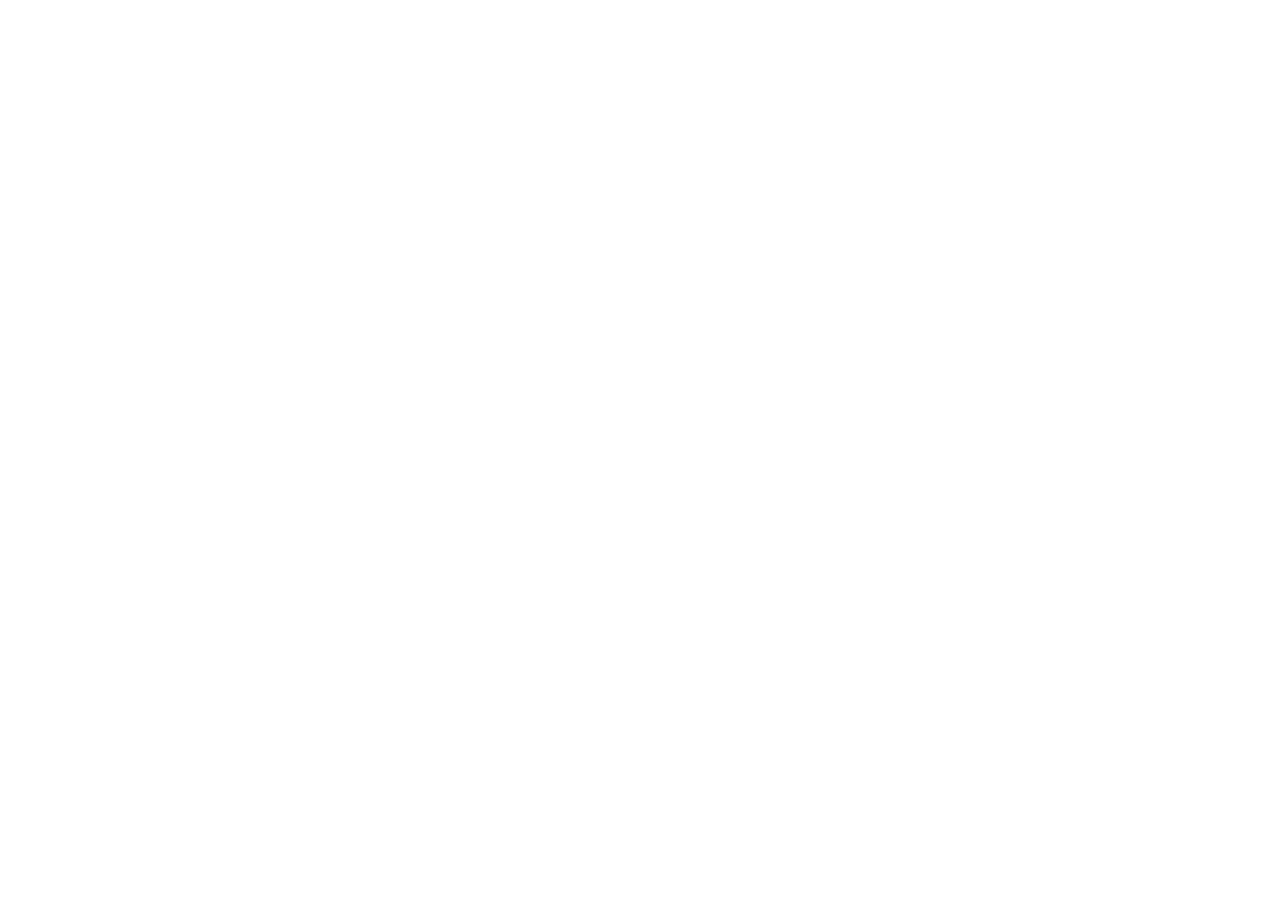
==== commit 5f3265ed: "Tree: redireciona para multiuma.link/dbrescia (conteúdo em tree/central.html) Co-Authored-By: Claude" ====
--- a/tree/index.html
+++ b/tree/index.html
@@ -1,16 +1,14 @@
 <!doctype html>
 <html lang="pt-BR"><head>
-<meta charset="utf-8"><meta name="viewport" content="width=device-width, initial-scale=1"><meta name="theme-color" content="#17110b"><meta name="description" content="Reserve sua mesa, peça delivery e encontre a unidade D'Brescia mais próxima."><title>Central D'Brescia | Reservas, delivery e unidades</title>
-<link rel="stylesheet" href="../assets/fonts/google-fonts.css"><link rel="stylesheet" href="central.css"><link rel="stylesheet" href="ceias.css"></head><body>
-<a class="skip-link" href="#unidades">Ir para as unidades</a><header class="hero"><img class="hero__image" src="../assets/optimized/hero-fire.webp" alt="" aria-hidden="true"><div class="hero__veil" aria-hidden="true"></div><div class="shell hero__content"><a class="brand" href="../" aria-label="Ir para o site da D'Brescia"><img src="../assets/figma/fe874.png" alt="D'Brescia Churrascaria"></a><p class="eyebrow">Central D'Brescia</p><h1>Seu lugar à mesa<br><em>começa aqui.</em></h1><p class="intro">Informações, reservas, eventos, delivery e a unidade D’Brescia mais próxima de você. Tudo em um só lugar.</p><div class="quick-actions"><a href="#unidades" class="quick-action quick-action--primary"><span>Informações e Reservas</span><b aria-hidden="true">↓</b></a><button type="button" class="quick-action" data-show-events><span>Eventos</span><b aria-hidden="true">→</b></button><button type="button" class="quick-action" data-show-delivery><span>Pedir delivery</span><b aria-hidden="true">→</b></button></div></div></header>
-<main><section class="ceias" id="ceias" aria-labelledby="ceias-title"><div class="shell"><div class="ceias__head"><p class="eyebrow">Fim de ano 2026</p><h2 id="ceias-title">Ceias de Natal e Réveillon.</h2><p>Escolha a celebração e a unidade D'Brescia para garantir seu lugar.</p></div><div class="ceias__grid"><article class="ceia-card ceia-card--natal" data-ceia="natal"><img src="img/ceia-natal-2026.jpg" alt="" width="1200" height="628"><div class="ceia-card__content"><span class="ceia-card__date">24 de dezembro de 2026</span><h3>Ceia de Natal</h3><p class="ceia-card__description">Cardápio especial e presença do Papai Noel.</p><div class="ceia-card__purchase"><label for="ceia-natal-unidade">Em qual unidade?</label><span class="ceia-card__select"><select id="ceia-natal-unidade" data-ceia-unit required><option value="">Selecione uma unidade</option></select></span><a class="ceia-card__action" data-ceia-action aria-disabled="true" target="_blank" rel="noopener noreferrer">Selecione uma unidade</a><p class="ceia-card__note">Compra finalizada na Ticket360.</p></div></div></article><article class="ceia-card ceia-card--reveillon" data-ceia="reveillon"><img src="img/ceia-reveillon-2026.jpg" alt="" width="1200" height="628"><div class="ceia-card__content"><span class="ceia-card__date">31 de dezembro de 2026</span><h3>Ceia de Réveillon</h3><p class="ceia-card__description">Cardápio especial e música ao vivo.</p><div class="ceia-card__purchase"><label for="ceia-reveillon-unidade">Em qual unidade?</label><span class="ceia-card__select"><select id="ceia-reveillon-unidade" data-ceia-unit required><option value="">Selecione uma unidade</option></select></span><a class="ceia-card__action" data-ceia-action aria-disabled="true" target="_blank" rel="noopener noreferrer">Selecione uma unidade</a><p class="ceia-card__note">Compra finalizada na Ticket360.</p></div></div></article></div></div></section><section class="directory shell" id="unidades" aria-labelledby="directory-title"><div class="section-heading"><div><p class="eyebrow eyebrow--dark">Escolha sua unidade</p><h2 id="directory-title">D'Brescia perto de você.</h2><p>Fale diretamente com a equipe da casa que você quer visitar.</p></div></div><div class="mode-switch" role="group" aria-label="Tipo de atendimento"><button class="mode-switch__button is-active" type="button" data-mode="reservation" aria-pressed="true">Informações e reservas</button><button class="mode-switch__button" type="button" data-mode="delivery" aria-pressed="false">Delivery</button><button class="mode-switch__button" type="button" data-mode="events" aria-pressed="false">Eventos</button></div><p class="directory-status" aria-live="polite" data-directory-status>Escolha uma unidade para reservar pelo WhatsApp.</p><div class="unit-grid">
-<article class="unit-card" data-unit="santo-andre" data-delivery="true"><img src="../assets/optimized/unidade-santo-andre.webp" data-event-image="../assets/units/santo-andre/gallery-01.webp" alt="Ambiente da unidade Santo André"><div class="unit-card__content"><span>ABC Paulista</span><h3>Santo André</h3><p>Av. Dom Pedro II, 444 · Jardim</p><a data-reservation href="https://wa.me/5511996057584" target="_blank" rel="noreferrer">Informações e reservas - clique aqui <b>↗</b></a><a data-event-link aria-label="Reservar evento na unidade Santo André" href="https://api.whatsapp.com/send?phone=5511996057584&amp;text=Ola%20gostaria%20de%20fazer%20um%20evento%20na%20unidade%20Santo%20Andr%C3%A9" target="_blank" rel="noreferrer">Reservar agora <b>↗</b></a><a data-delivery-link aria-label="Pedir no iFood" href="https://www.ifood.com.br/delivery/santo-andre-sp/dbrescia-churrascaria---santo-andre-jardim/357839e2-0d95-4110-851f-fc168f4df220?utm_medium=share" target="_blank" rel="noreferrer"><span class="delivery-link__label"><img class="partner-mark partner-mark--ifood" src="img/ifood_icon.png" alt=""><span>Pedir delivery</span></span><b>↗</b></a><a data-delivery-link aria-label="Pedir no Keeta" href="https://url-eu.mykeeta.com/9Jpkhonz" target="_blank" rel="noreferrer"><span class="delivery-link__label"><img class="partner-mark partner-mark--keeta" src="img/keeta_icon.png" alt=""><span>Pedir delivery</span></span><b>↗</b></a></div></article>
-<article class="unit-card" data-unit="sao-bernardo" data-delivery="true"><img src="../assets/optimized/unidade-sao-bernardo.webp" data-event-image="../assets/units/sao-bernardo/gallery-01.webp" alt="Ambiente da unidade São Bernardo"><div class="unit-card__content"><span>ABC Paulista</span><h3>São Bernardo</h3><p>Rua Carlos Olavo Vicentini, 77 · Planalto</p><a data-reservation href="https://wa.me/5511913662743" target="_blank" rel="noreferrer">Informações e reservas - clique aqui <b>↗</b></a><a data-event-link aria-label="Reservar evento na unidade São Bernardo" href="https://api.whatsapp.com/send?phone=5511913662743&amp;text=Ola%20gostaria%20de%20fazer%20um%20evento%20na%20unidade%20S%C3%A3o%20Bernardo" target="_blank" rel="noreferrer">Reservar agora <b>↗</b></a><a data-delivery-link aria-label="Pedir no iFood" href="https://www.ifood.com.br/delivery/sao-bernardo-do-campo-sp/dbrescia---sbc-planalto/e945426a-7231-4cc5-a6ae-5d58d0cadf4e?utm_medium=share" target="_blank" rel="noreferrer"><span class="delivery-link__label"><img class="partner-mark partner-mark--ifood" src="img/ifood_icon.png" alt=""><span>Pedir delivery</span></span><b>↗</b></a><a data-delivery-link aria-label="Pedir no Keeta" href="https://url-eu.mykeeta.com/NmXInhHz" target="_blank" rel="noreferrer"><span class="delivery-link__label"><img class="partner-mark partner-mark--keeta" src="img/keeta_icon.png" alt=""><span>Pedir delivery</span></span><b>↗</b></a></div></article>
-<article class="unit-card" data-unit="guarulhos" data-delivery="true"><img src="../assets/optimized/unidade-guarulhos.webp" data-event-image="../assets/units/guarulhos/gallery-01.webp" alt="Ambiente da unidade Guarulhos"><div class="unit-card__content"><span>Grande São Paulo</span><h3>Guarulhos</h3><p>Av. Antônio de Souza, 186 · Jd. Santa Francisca</p><a data-reservation href="https://wa.me/5511977891460" target="_blank" rel="noreferrer">Informações e reservas - clique aqui <b>↗</b></a><a data-event-link aria-label="Reservar evento na unidade Guarulhos" href="https://api.whatsapp.com/send?phone=5511977891460&amp;text=Ola%20gostaria%20de%20fazer%20um%20evento%20na%20unidade%20Guarulhos" target="_blank" rel="noreferrer">Reservar agora <b>↗</b></a><a data-delivery-link aria-label="Pedir no iFood" href="https://www.ifood.com.br/delivery/guarulhos-sp/dbrescia-guarulhos-jardim-santa-francisca/f6942df5-fcc2-46cf-9b38-d2be1571c458?utm_medium=share" target="_blank" rel="noreferrer"><span class="delivery-link__label"><img class="partner-mark partner-mark--ifood" src="img/ifood_icon.png" alt=""><span>Pedir delivery</span></span><b>↗</b></a><a data-delivery-link aria-label="Pedir no Keeta" href="https://url-eu.mykeeta.com/ni6B93lz" target="_blank" rel="noreferrer"><span class="delivery-link__label"><img class="partner-mark partner-mark--keeta" src="img/keeta_icon.png" alt=""><span>Pedir delivery</span></span><b>↗</b></a></div></article>
-<article class="unit-card" data-unit="faria-lima" data-delivery="false"><img src="../assets/optimized/unidade-faria-lima.webp" data-event-image="../assets/units/faria-lima/gallery-01.webp" alt="Ambiente da unidade Faria Lima"><div class="unit-card__content"><span>Itaim Bibi</span><h3>Faria Lima</h3><p>Av. Brigadeiro Faria Lima, 3167</p><a data-reservation href="https://wa.me/5511978285657" target="_blank" rel="noreferrer">Informações e reservas - clique aqui <b>↗</b></a><a data-event-link aria-label="Reservar evento na unidade Faria Lima" href="https://api.whatsapp.com/send?phone=5511978285657&amp;text=Ola%20gostaria%20de%20fazer%20um%20evento%20na%20unidade%20Faria%20Lima" target="_blank" rel="noreferrer">Reservar agora <b>↗</b></a></div></article>
-<article class="unit-card" data-unit="paraiso" data-delivery="true"><img src="../assets/optimized/unidade-paraiso.webp" data-event-image="../assets/units/paraiso/gallery-01.webp" alt="Ambiente da unidade Paraíso"><div class="unit-card__content"><span>Zona Sul</span><h3>Paraíso</h3><p>Rua Pedro Ivo, 63 · Bela Vista</p><a data-reservation href="https://wa.me/5511974663743" target="_blank" rel="noreferrer">Informações e reservas - clique aqui <b>↗</b></a><a data-event-link aria-label="Reservar evento na unidade Paraíso" href="https://api.whatsapp.com/send?phone=5511974663743&amp;text=Ola%20gostaria%20de%20fazer%20um%20evento%20na%20unidade%20Para%C3%ADso" target="_blank" rel="noreferrer">Reservar agora <b>↗</b></a><a data-delivery-link aria-label="Pedir no iFood" href="https://www.ifood.com.br/delivery/sao-paulo-sp/dbrescia-churrascaria---paraiso-bela-vista/3a374147-6ee0-4999-ad0d-ab24472cc7b7?utm_medium=share" target="_blank" rel="noreferrer"><span class="delivery-link__label"><img class="partner-mark partner-mark--ifood" src="img/ifood_icon.png" alt=""><span>Pedir delivery</span></span><b>↗</b></a><a data-delivery-link aria-label="Pedir no Keeta" href="https://url-eu.mykeeta.com/oMI7uKTz" target="_blank" rel="noreferrer"><span class="delivery-link__label"><img class="partner-mark partner-mark--keeta" src="img/keeta_icon.png" alt=""><span>Pedir delivery</span></span><b>↗</b></a></div></article>
-<article class="unit-card" data-unit="vila-mariana" data-delivery="true"><img src="../assets/optimized/unidade-vila-mariana.webp" data-event-image="../assets/optimized/unidade-vila-mariana.webp" alt="Ambiente da unidade Vila Mariana"><div class="unit-card__content"><span>Zona Sul</span><h3>Vila Mariana</h3><p>Rua Pedro de Toledo, 1361 · Vila Clementino</p><a data-reservation href="https://wa.me/5511925296446" target="_blank" rel="noreferrer">Informações e reservas - clique aqui <b>↗</b></a><a data-event-link aria-label="Reservar evento na unidade Vila Mariana" href="https://api.whatsapp.com/send?phone=5511925296446&amp;text=Ola%20gostaria%20de%20fazer%20um%20evento%20na%20unidade%20Vila%20Mariana" target="_blank" rel="noreferrer">Reservar agora <b>↗</b></a><a data-delivery-link aria-label="Pedir no iFood" href="https://www.ifood.com.br/delivery/sao-paulo-sp/dbrescia-churrascaria---vila-mariana-vila-clementino/b2a76a30-064f-420e-a0a2-329fb798f8db?utm_medium=share" target="_blank" rel="noreferrer"><span class="delivery-link__label"><img class="partner-mark partner-mark--ifood" src="img/ifood_icon.png" alt=""><span>Pedir delivery</span></span><b>↗</b></a><a data-delivery-link aria-label="Pedir no Keeta" href="https://url-eu.mykeeta.com/B46E4olz" target="_blank" rel="noreferrer"><span class="delivery-link__label"><img class="partner-mark partner-mark--keeta" src="img/keeta_icon.png" alt=""><span>Pedir delivery</span></span><b>↗</b></a></div></article>
-<article class="unit-card" data-unit="marginal-tiete" data-delivery="true"><img src="../assets/optimized/unidade-marginal-tiete.webp" data-event-image="../assets/units/marginal-tiete/gallery-01.webp" alt="Ambiente da unidade Marginal Tietê"><div class="unit-card__content"><span>Zona Norte</span><h3>Marginal Tietê</h3><p>Pç. Bento de Camargo Barros, 172</p><a data-reservation href="https://wa.me/5511913707061" target="_blank" rel="noreferrer">Informações e reservas - clique aqui <b>↗</b></a><a data-event-link aria-label="Reservar evento na unidade Marginal Tietê" href="https://api.whatsapp.com/send?phone=5511913707061&amp;text=Ola%20gostaria%20de%20fazer%20um%20evento%20na%20unidade%20Marginal%20Tiet%C3%AA" target="_blank" rel="noreferrer">Reservar agora <b>↗</b></a><a data-delivery-link aria-label="Pedir no iFood" href="https://www.ifood.com.br/delivery/sao-paulo-sp/dbrescia-churrascaria---anhembi-ponte-pequena/7b18e98c-14c0-4794-aaab-cb69a06d0c6c?utm_medium=share" target="_blank" rel="noreferrer"><span class="delivery-link__label"><img class="partner-mark partner-mark--ifood" src="img/ifood_icon.png" alt=""><span>Pedir delivery</span></span><b>↗</b></a><a data-delivery-link aria-label="Pedir no Keeta" href="https://url-eu.mykeeta.com/z5KJk7sz" target="_blank" rel="noreferrer"><span class="delivery-link__label"><img class="partner-mark partner-mark--keeta" src="img/keeta_icon.png" alt=""><span>Pedir delivery</span></span><b>↗</b></a></div></article>
-<article class="unit-card" data-unit="barra-funda" data-delivery="false"><img src="../assets/optimized/unidade-barra-funda.webp" data-event-image="../assets/units/barra-funda/gallery-01.webp" alt="Ambiente da unidade Barra Funda"><div class="unit-card__content"><span>Zona Oeste</span><h3>Barra Funda</h3><p>Av. Marquês de São Vicente, 1771 · Barra Funda</p><a data-reservation href="https://wa.me/5511943976727" target="_blank" rel="noreferrer">Informações e reservas - clique aqui <b>↗</b></a><a data-event-link aria-label="Reservar evento na unidade Barra Funda" href="https://api.whatsapp.com/send?phone=5511943976727&amp;text=Ola%20gostaria%20de%20fazer%20um%20evento%20na%20unidade%20Barra%20Funda" target="_blank" rel="noreferrer">Reservar agora <b>↗</b></a></div></article>
-<article class="unit-card" data-unit="morumbi" data-delivery="true"><img src="../assets/optimized/unidade-morumbi.webp" data-event-image="../assets/units/morumbi/gallery-01.webp" alt="Ambiente da unidade Morumbi"><div class="unit-card__content"><span>Zona Oeste</span><h3>Morumbi</h3><p>Av. Dr. Guilherme Dumont Vilares, 2394</p><a data-reservation href="https://wa.me/5511995706960" target="_blank" rel="noreferrer">Informações e reservas - clique aqui <b>↗</b></a><a data-event-link aria-label="Reservar evento na unidade Morumbi" href="https://api.whatsapp.com/send?phone=5511995706960&amp;text=Ola%20gostaria%20de%20fazer%20um%20evento%20na%20unidade%20Morumbi" target="_blank" rel="noreferrer">Reservar agora <b>↗</b></a><a data-delivery-link aria-label="Pedir no iFood" href="https://www.ifood.com.br/delivery/sao-paulo-sp/dbrescia-churrascaria---morumbi-jardim-londrina/d4861f5e-2069-4886-944d-3065ae4674b9?utm_medium=share" target="_blank" rel="noreferrer"><span class="delivery-link__label"><img class="partner-mark partner-mark--ifood" src="img/ifood_icon.png" alt=""><span>Pedir delivery</span></span><b>↗</b></a><a data-delivery-link aria-label="Pedir no Keeta" href="https://url-eu.mykeeta.com/NDk9bziz" target="_blank" rel="noreferrer"><span class="delivery-link__label"><img class="partner-mark partner-mark--keeta" src="img/keeta_icon.png" alt=""><span>Pedir delivery</span></span><b>↗</b></a></div></article>
-</div><p class="delivery-note">O delivery é operado por iFood e Keeta; a disponibilidade depende da sua região.</p></section><section class="other-links"><div class="shell other-links__grid"><a href="../#eventos"><span>Eventos e grupos</span><strong>Planeje uma ocasião especial <b>→</b></strong></a><a href="../#cardapio"><span>O que tem na mesa</span><strong>Conheça nosso cardápio <b>→</b></strong></a><a href="https://www.instagram.com/dbresciachurrascaria/" target="_blank" rel="noreferrer"><span>Acompanhe a D'Brescia</span><strong>Instagram <b>↗</b></strong></a></div></section></main><footer class="footer shell"><a href="../">dbrescia.com.br</a><span>Autêntico churrasco à moda gaúcha.</span></footer><script src="precos.js"></script><script src="ceias.js"></script><script src="central.js"></script><script src="analytics-config.js"></script><script src="analytics.js"></script></body></html>
+<meta charset="utf-8"><meta name="viewport" content="width=device-width, initial-scale=1"><meta name="theme-color" content="#17110b">
+<title>Central D'Brescia</title>
+<meta name="robots" content="noindex">
+<link rel="canonical" href="https://multiuma.link/dbrescia">
+<!-- A Central D'Brescia agora fica em multiuma.link/dbrescia (Multiuma Link). O conteúdo
+     continua neste repositório, em tree/central.html: é ele que o Link entrega. Este
+     arquivo só redireciona, preservando parâmetros (?mode=delivery) e âncora (#unidades). -->
+<script>location.replace("https://multiuma.link/dbrescia" + location.search + location.hash);</script>
+<meta http-equiv="refresh" content="0; url=https://multiuma.link/dbrescia">
+</head><body>
+<p><a href="https://multiuma.link/dbrescia">Abrir a Central D'Brescia</a></p>
+</body></html>
